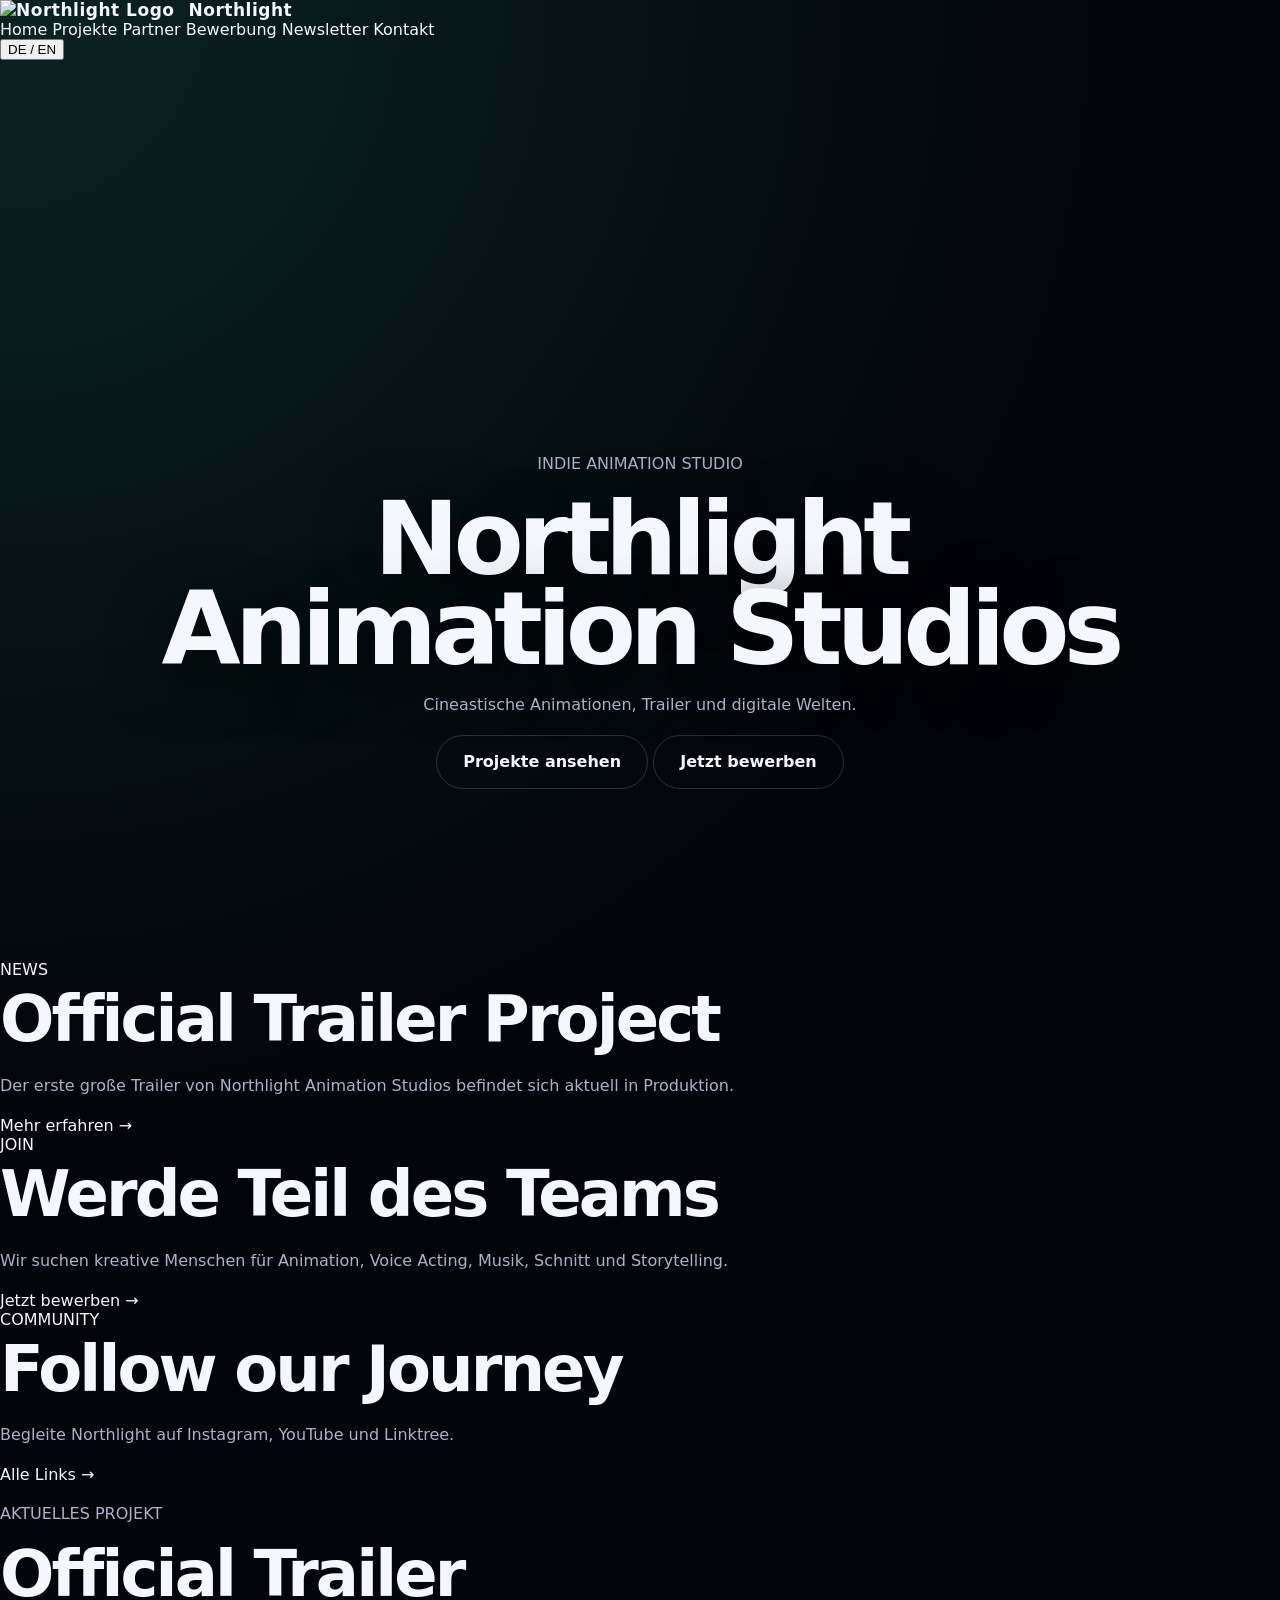
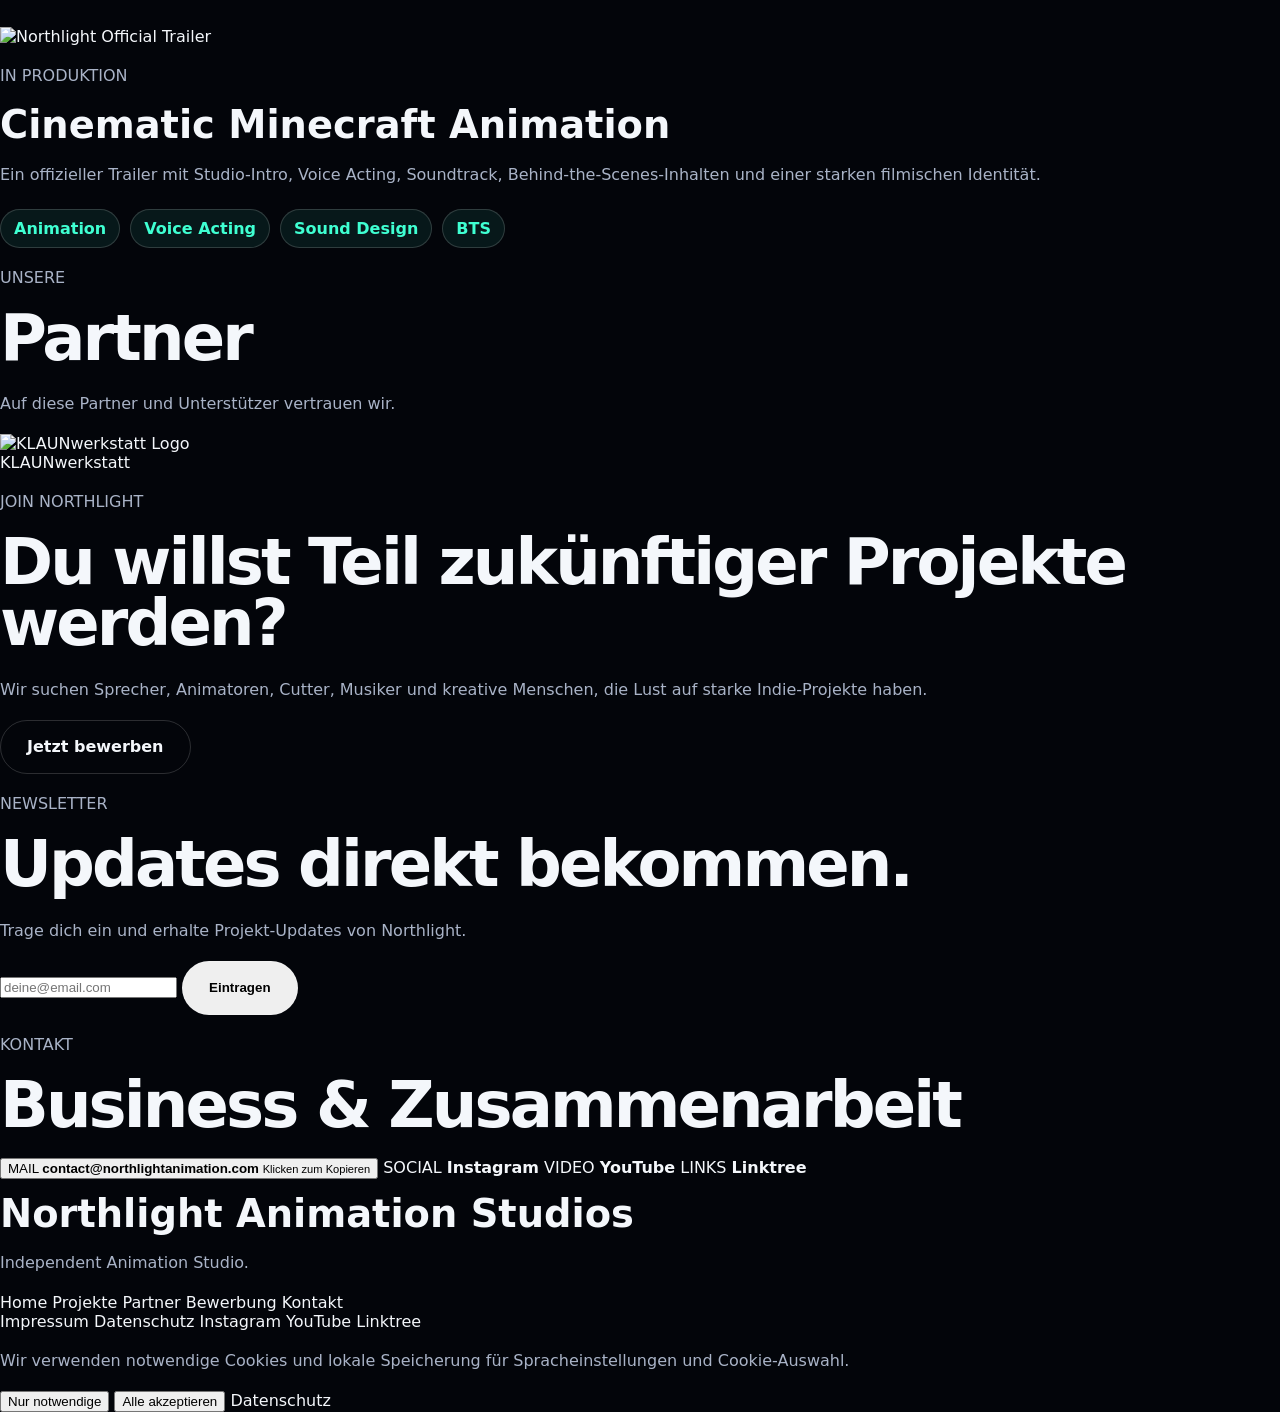
==== index.html @ 011e3986 "Update index.html" ====
<!DOCTYPE html>
<html lang="de">
<head>
  <meta charset="UTF-8">
  <meta name="viewport" content="width=device-width, initial-scale=1.0">
  <title>Northlight Animation Studios</title>
  <meta name="description" content="Northlight Animation Studios – Indie Animation Studio für cineastische Trailer, digitale Welten und Storytelling.">

  <link rel="icon" href="favicon.png?v=10" type="image/png">
  <link rel="apple-touch-icon" href="favicon.png?v=10">
  <link rel="stylesheet" href="style.css">
</head>

<body>
<header class="header">
  <a href="#home" class="brand">
    <img src="logo.png" alt="Northlight Logo">
    <span>Northlight</span>
  </a>

  <nav>
    <a href="#home">Home</a>
    <a href="#projects">Projekte</a>
    <a href="#partners">Partner</a>
    <a href="#join">Bewerbung</a>
    <a href="#newsletter">Newsletter</a>
    <a href="#contact">Kontakt</a>
  </nav>

  <button id="langBtn">DE / EN</button>
</header>

<section class="hero" id="home">
  <div class="hero-overlay"></div>
  <div class="hero-content">
    <p class="small">INDIE ANIMATION STUDIO</p>
    <h1>Northlight<br>Animation Studios</h1>
    <p data-de="Cineastische Animationen, Trailer und digitale Welten."
       data-en="Cinematic animations, trailers and digital worlds.">
      Cineastische Animationen, Trailer und digitale Welten.
    </p>
    <div class="hero-buttons">
      <a href="#projects" class="btn">Projekte ansehen</a>
      <a href="https://forms.gle/FpAwGiG7JvADMHBE8" target="_blank" class="btn outline">Jetzt bewerben</a>
    </div>
  </div>
</section>

<section class="news-section">
  <div class="news-card">
    <span>NEWS</span>
    <h2>Official Trailer Project</h2>
    <p>Der erste große Trailer von Northlight Animation Studios befindet sich aktuell in Produktion.</p>
    <a href="#projects">Mehr erfahren →</a>
  </div>

  <div class="news-card">
    <span>JOIN</span>
    <h2>Werde Teil des Teams</h2>
    <p>Wir suchen kreative Menschen für Animation, Voice Acting, Musik, Schnitt und Storytelling.</p>
    <a href="https://forms.gle/FpAwGiG7JvADMHBE8" target="_blank">Jetzt bewerben →</a>
  </div>

  <div class="news-card">
    <span>COMMUNITY</span>
    <h2>Follow our Journey</h2>
    <p>Begleite Northlight auf Instagram, YouTube und Linktree.</p>
    <a href="https://linktr.ee/NorthlightAnimationStudio" target="_blank">Alle Links →</a>
  </div>
</section>

<section class="projects" id="projects">
  <p class="small center">AKTUELLES PROJEKT</p>
  <h2 class="section-title">Official Trailer</h2>

  <div class="project-grid">
    <img src="trailer-thumbnail.jpg?v=10" alt="Northlight Official Trailer">
    <div>
      <p class="small">IN PRODUKTION</p>
      <h3>Cinematic Minecraft Animation</h3>
      <p>
        Ein offizieller Trailer mit Studio-Intro, Voice Acting, Soundtrack,
        Behind-the-Scenes-Inhalten und einer starken filmischen Identität.
      </p>
      <div class="tags">
        <span>Animation</span>
        <span>Voice Acting</span>
        <span>Sound Design</span>
        <span>BTS</span>
      </div>
    </div>
  </div>
</section>

<section class="partners" id="partners">
  <p class="small center">UNSERE</p>
  <h2 class="section-title">Partner</h2>
  <p class="center muted">Auf diese Partner und Unterstützer vertrauen wir.</p>

  <div class="partner-row">
    <a href="https://www.klaunwerkstatt.at/" target="_blank" class="partner-logo">
      <img src="partner-klaunwerkstatt.png?v=10" alt="KLAUNwerkstatt Logo">
      <span>KLAUNwerkstatt</span>
    </a>
  </div>
</section>

<section class="join" id="join">
  <div>
    <p class="small">JOIN NORTHLIGHT</p>
    <h2>Du willst Teil zukünftiger Projekte werden?</h2>
    <p>
      Wir suchen Sprecher, Animatoren, Cutter, Musiker und kreative Menschen,
      die Lust auf starke Indie-Projekte haben.
    </p>
  </div>
  <a href="https://forms.gle/FpAwGiG7JvADMHBE8" target="_blank" class="btn">Jetzt bewerben</a>
</section>

<section class="newsletter" id="newsletter">
  <p class="small center">NEWSLETTER</p>
  <h2 class="section-title">Updates direkt bekommen.</h2>
  <p class="center muted">Trage dich ein und erhalte Projekt-Updates von Northlight.</p>

  <form id="newsletterForm">
    <input type="email" id="emailInput" placeholder="deine@email.com" required>
    <button type="submit" class="btn">Eintragen</button>
  </form>

  <p id="newsletterStatus"></p>
</section>

<section class="contact" id="contact">
  <p class="small center">KONTAKT</p>
  <h2 class="section-title">Business & Zusammenarbeit</h2>

  <div class="contact-grid">
    <button onclick="copyMail()" class="contact-card">
      <span>MAIL</span>
      <strong>contact@northlightanimation.com</strong>
      <small>Klicken zum Kopieren</small>
    </button>

    <a href="https://www.instagram.com/northlightanimationstudio/" target="_blank" class="contact-card">
      <span>SOCIAL</span>
      <strong>Instagram</strong>
    </a>

    <a href="https://www.youtube.com/@NorthlightAnimationStudio" target="_blank" class="contact-card">
      <span>VIDEO</span>
      <strong>YouTube</strong>
    </a>

    <a href="https://linktr.ee/NorthlightAnimationStudio" target="_blank" class="contact-card">
      <span>LINKS</span>
      <strong>Linktree</strong>
    </a>
  </div>

  <p id="copyStatus"></p>
</section>

<footer>
  <div>
    <h3>Northlight Animation Studios</h3>
    <p>Independent Animation Studio.</p>
  </div>

  <div>
    <a href="#home">Home</a>
    <a href="#projects">Projekte</a>
    <a href="#partners">Partner</a>
    <a href="#join">Bewerbung</a>
    <a href="#contact">Kontakt</a>
  </div>

  <div>
    <a href="impressum.html">Impressum</a>
    <a href="datenschutz.html">Datenschutz</a>
    <a href="https://www.instagram.com/northlightanimationstudio/" target="_blank">Instagram</a>
    <a href="https://www.youtube.com/@NorthlightAnimationStudio" target="_blank">YouTube</a>
    <a href="https://linktr.ee/NorthlightAnimationStudio" target="_blank">Linktree</a>
  </div>
</footer>

<div class="cookie-banner" id="cookieBanner">
  <p>Wir verwenden notwendige Cookies und lokale Speicherung für Spracheinstellungen und Cookie-Auswahl.</p>
  <div>
    <button onclick="acceptCookies('essential')">Nur notwendige</button>
    <button onclick="acceptCookies('all')">Alle akzeptieren</button>
    <a href="datenschutz.html">Datenschutz</a>
  </div>
</div>

<script src="script.js"></script>
</body>
</html>
---- style.css ----
:root {
  --bg: #03050a;
  --bg-soft: #090d16;
  --text: #f4f7fb;
  --muted: #a9b3c7;
  --accent: #3fffd2;
  --accent-2: #6a7dff;
  --gold: #f4c86a;
  --glass: rgba(255, 255, 255, 0.075);
  --border: rgba(255, 255, 255, 0.16);
  --shadow: 0 30px 120px rgba(0, 0, 0, 0.55);
}

* { box-sizing: border-box; }
html { scroll-behavior: smooth; }
body {
  margin: 0;
  font-family: Inter, ui-sans-serif, system-ui, -apple-system, BlinkMacSystemFont, "Segoe UI", sans-serif;
  background: radial-gradient(circle at top left, rgba(63,255,210,.12), transparent 34%), var(--bg);
  color: var(--text);
}

a { color: inherit; text-decoration: none; }
img { max-width: 100%; display: block; }

.grain {
  position: fixed;
  inset: 0;
  pointer-events: none;
  z-index: 100;
  opacity: .08;
  background-image: repeating-radial-gradient(circle at 0 0, rgba(255,255,255,.22) 0 1px, transparent 1px 4px);
  mix-blend-mode: screen;
}

.site-header {
  position: fixed;
  top: 18px;
  left: clamp(16px, 4vw, 64px);
  right: clamp(16px, 4vw, 64px);
  z-index: 50;
  display: flex;
  align-items: center;
  justify-content: space-between;
  gap: 22px;
  padding: 18px 22px;
  min-height: 76px;
  background: rgba(5, 7, 13, 0.78);
  backdrop-filter: blur(22px);
  border: 1px solid rgba(255,255,255,.18);
  border-radius: 26px;
  box-shadow: 0 18px 80px rgba(0,0,0,.42);
}

.brand { display: flex; align-items: center; gap: 14px; font-weight: 900; letter-spacing: .03em; font-size: 17px; white-space: nowrap; }
.brand-logo { width: 46px; height: 46px; border-radius: 14px; object-fit: cover; box-shadow: 0 0 32px rgba(63,255,210,.38); }
.nav { display: flex; gap: 28px; color: var(--muted); font-size: 15px; font-weight: 700; }
.nav a { position: relative; padding: 10px 0; }
.nav a::after { content: ""; position: absolute; left: 0; right: 0; bottom: 2px; height: 2px; background: var(--accent); transform: scaleX(0); transform-origin: center; transition: transform .2s ease; }
.nav a:hover { color: var(--text); }
.nav a:hover::after { transform: scaleX(1); }
.language-toggle {
  border: 1px solid var(--border);
  color: var(--text);
  background: rgba(255,255,255,.08);
  border-radius: 999px;
  padding: 12px 16px;
  cursor: pointer;
  font-weight: 900;
}
.language-toggle:hover { border-color: var(--accent); }

.hero {
  min-height: 100vh;
  display: grid;
  place-items: center;
  position: relative;
  padding: 160px 20px 100px;
  overflow: hidden;
}
.hero-bg { position: absolute; inset: 0; background: url("hero-bg.jpg") center/cover no-repeat; transform: scale(1.04); }
.hero-vignette {
  position: absolute;
  inset: 0;
  background:
    linear-gradient(180deg, rgba(3,5,10,.2), rgba(3,5,10,.6) 45%, rgba(3,5,10,1)),
    radial-gradient(circle at 50% 43%, rgba(0,0,0,.08), rgba(0,0,0,.82) 72%);
}
.hero-content { position: relative; max-width: 1050px; text-align: center; }
.eyebrow { color: var(--accent); text-transform: uppercase; letter-spacing: .22em; font-weight: 900; font-size: 13px; }
h1 { font-size: clamp(48px, 8vw, 116px); line-height: .88; margin: 16px 0; letter-spacing: -0.06em; text-shadow: 0 14px 60px rgba(0,0,0,.75); }
h2 { font-size: clamp(34px, 5vw, 64px); line-height: .95; margin: 10px 0 22px; letter-spacing: -0.045em; }
h3 { margin: 0 0 12px; font-size: clamp(26px, 3vw, 42px); line-height: 1; }
p { color: var(--muted); line-height: 1.75; }
.hero-subtitle { font-size: clamp(18px, 2.2vw, 28px); max-width: 820px; margin: 0 auto 34px; color: #d7def0; }
.hero-actions { display: flex; gap: 14px; justify-content: center; flex-wrap: wrap; }
.scroll-hint { position: absolute; bottom: 28px; color: var(--muted); letter-spacing: .28em; text-transform: uppercase; font-size: 12px; }

.btn {
  display: inline-flex;
  align-items: center;
  justify-content: center;
  min-height: 54px;
  padding: 0 26px;
  border-radius: 999px;
  font-weight: 900;
  border: 1px solid var(--border);
  transition: transform .2s ease, border-color .2s ease, background .2s ease, box-shadow .2s ease;
}
.btn:hover { transform: translateY(-2px); border-color: var(--accent); box-shadow: 0 0 34px rgba(63,255,210,.18); }
.btn.primary { background: linear-gradient(135deg, var(--accent), var(--accent-2)); color: #02040a; border: none; }
.btn.secondary { background: rgba(255,255,255,.10); }

.section { padding: 120px clamp(20px, 6vw, 88px); max-width: 1320px; margin: 0 auto; }
.section-heading { max-width: 820px; }
.section-heading.center { text-align: center; margin: 0 auto 36px; }
.wide-text { max-width: 980px; font-size: 21px; }
.project-card, .split-card, .newsletter-box, .glass-card, .contact-pill {
  background: linear-gradient(180deg, rgba(255,255,255,.105), rgba(255,255,255,.045));
  border: 1px solid var(--border);
  box-shadow: var(--shadow);
}
.cinematic-card { position: relative; overflow: hidden; }
.cinematic-card::before { content: ""; position: absolute; inset: 0; pointer-events: none; border-radius: inherit; background: linear-gradient(90deg, transparent, rgba(63,255,210,.1), transparent); }
.project-card { display: grid; grid-template-columns: 1.15fr .85fr; gap: 28px; padding: 18px; border-radius: 34px; }
.project-visual img { width: 100%; height: 100%; min-height: 420px; object-fit: cover; border-radius: 24px; }
.project-info { padding: 42px 28px; display: flex; flex-direction: column; justify-content: center; }
.tags { display: flex; flex-wrap: wrap; gap: 10px; margin-top: 20px; }
.tags span { border: 1px solid var(--border); border-radius: 999px; padding: 9px 13px; color: var(--accent); background: rgba(63,255,210,.08); font-weight: 800; }
.grid { display: grid; grid-template-columns: repeat(4, 1fr); gap: 18px; }
.glass-card { padding: 28px; border-radius: 28px; }
.glass-card:hover { border-color: rgba(63,255,210,.5); transform: translateY(-4px); transition: .2s ease; }
.split-card { padding: clamp(28px, 5vw, 54px); display: flex; justify-content: space-between; gap: 28px; align-items: center; border-radius: 34px; }
.newsletter-box { padding: clamp(30px, 5vw, 58px); text-align: center; border-radius: 34px; }
.newsletter-form { display: flex; gap: 12px; justify-content: center; margin: 30px auto 12px; max-width: 660px; }
.newsletter-form input {
  width: 100%; min-height: 56px; border-radius: 999px; border: 1px solid var(--border); background: rgba(255,255,255,.08); color: var(--text); padding: 0 20px; outline: none; font-size: 16px;
}
.newsletter-form input:focus { border-color: var(--accent); }
.contact-list { display: grid; grid-template-columns: repeat(4, 1fr); gap: 14px; }
.contact-pill { border-radius: 24px; padding: 20px; color: var(--text); min-height: 105px; text-align: left; cursor: pointer; }
.contact-pill span { display: block; color: var(--accent); text-transform: uppercase; letter-spacing: .14em; font-size: 12px; font-weight: 900; margin-bottom: 8px; }
.contact-pill strong { font-size: 18px; word-break: break-word; }
.contact-pill:hover { border-color: var(--accent); transform: translateY(-3px); transition: .2s ease; }
.copy-mail { font: inherit; }
.copy-status { text-align: center; color: var(--accent); min-height: 28px; margin-top: 20px; font-weight: 800; }
.footer { padding: 44px 20px; text-align: center; border-top: 1px solid var(--border); }
.reveal { opacity: 0; transform: translateY(28px); transition: opacity .75s ease, transform .75s ease; }
.reveal.visible { opacity: 1; transform: translateY(0); }

@media (max-width: 1040px) {
  .nav { display: none; }
  .project-card { grid-template-columns: 1fr; }
  .grid, .contact-list { grid-template-columns: repeat(2, 1fr); }
  .split-card { align-items: flex-start; flex-direction: column; }
}
@media (max-width: 620px) {
  .site-header { top: 10px; left: 10px; right: 10px; padding: 12px; min-height: 64px; border-radius: 20px; }
  .brand span { display: none; }
  .brand-logo { width: 42px; height: 42px; }
  .hero { padding-top: 130px; }
  .grid, .contact-list { grid-template-columns: 1fr; }
  .newsletter-form { flex-direction: column; }
  .btn { width: 100%; }
}
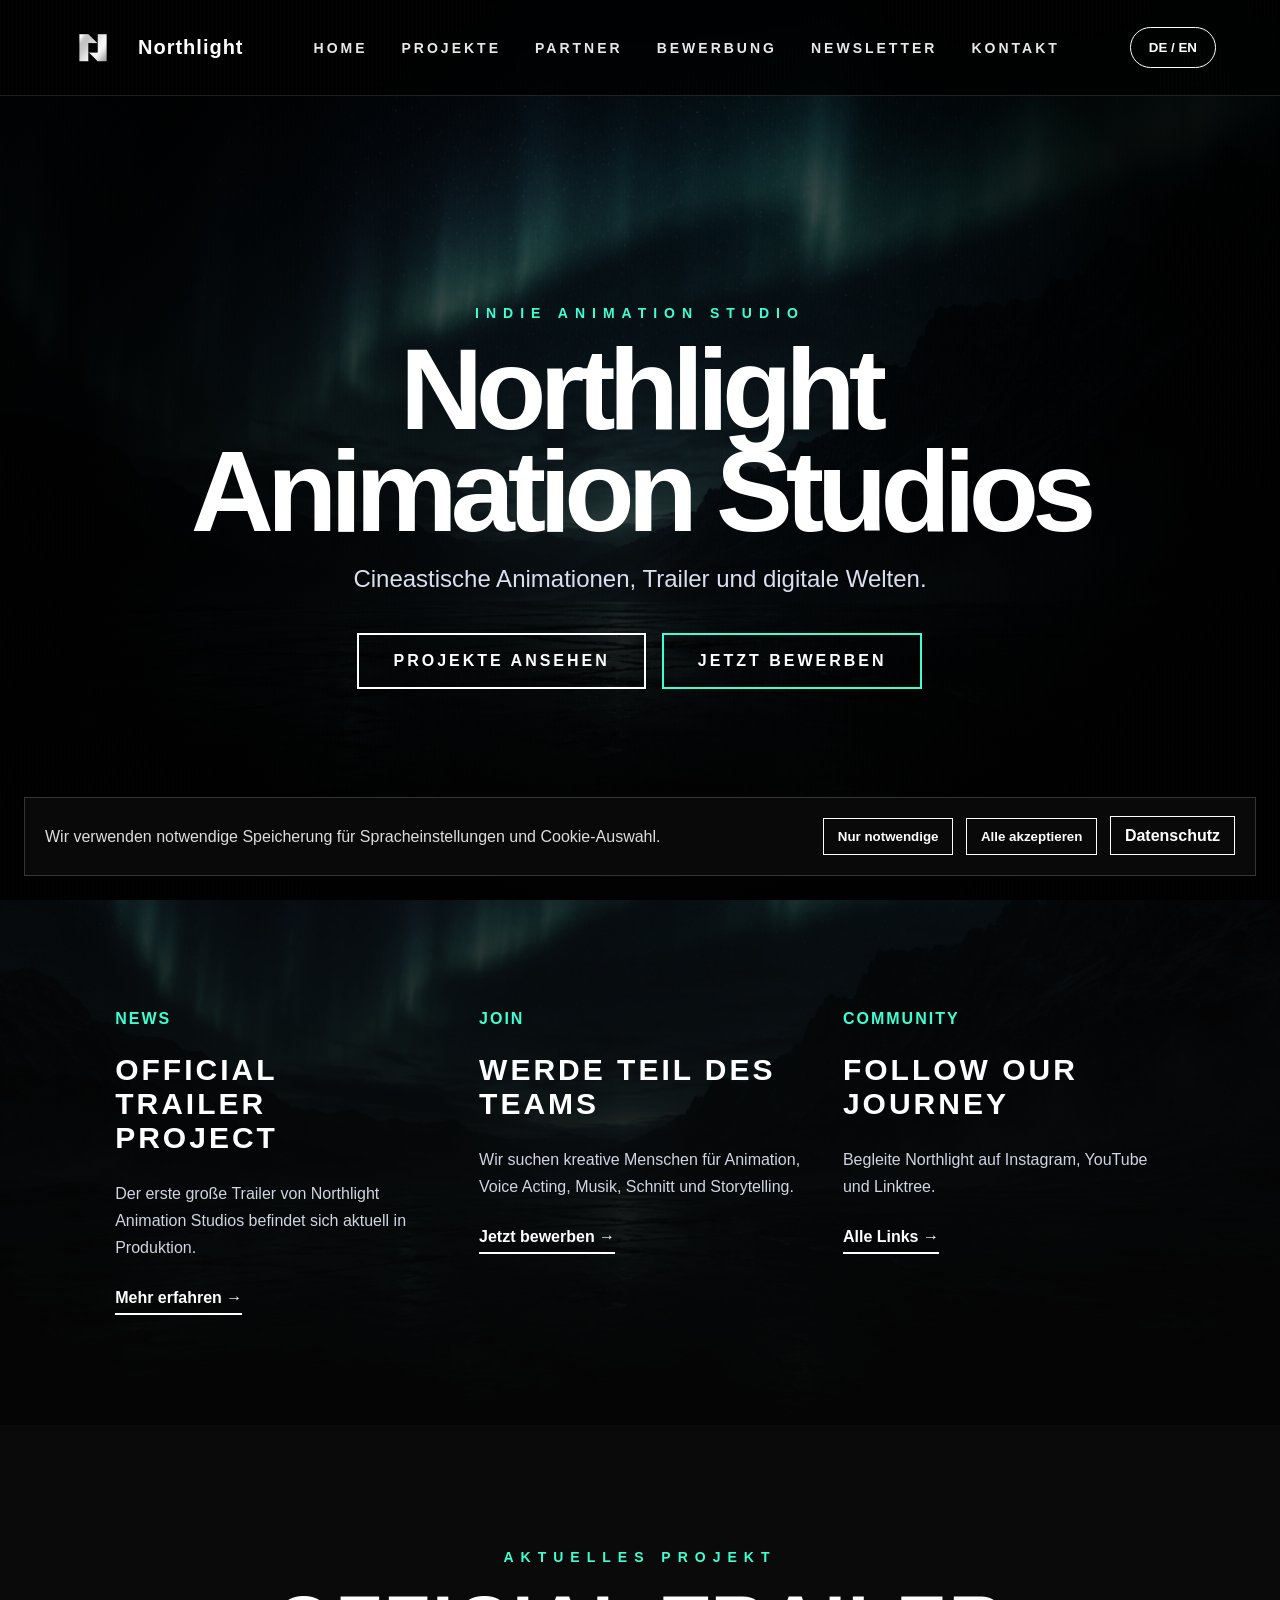
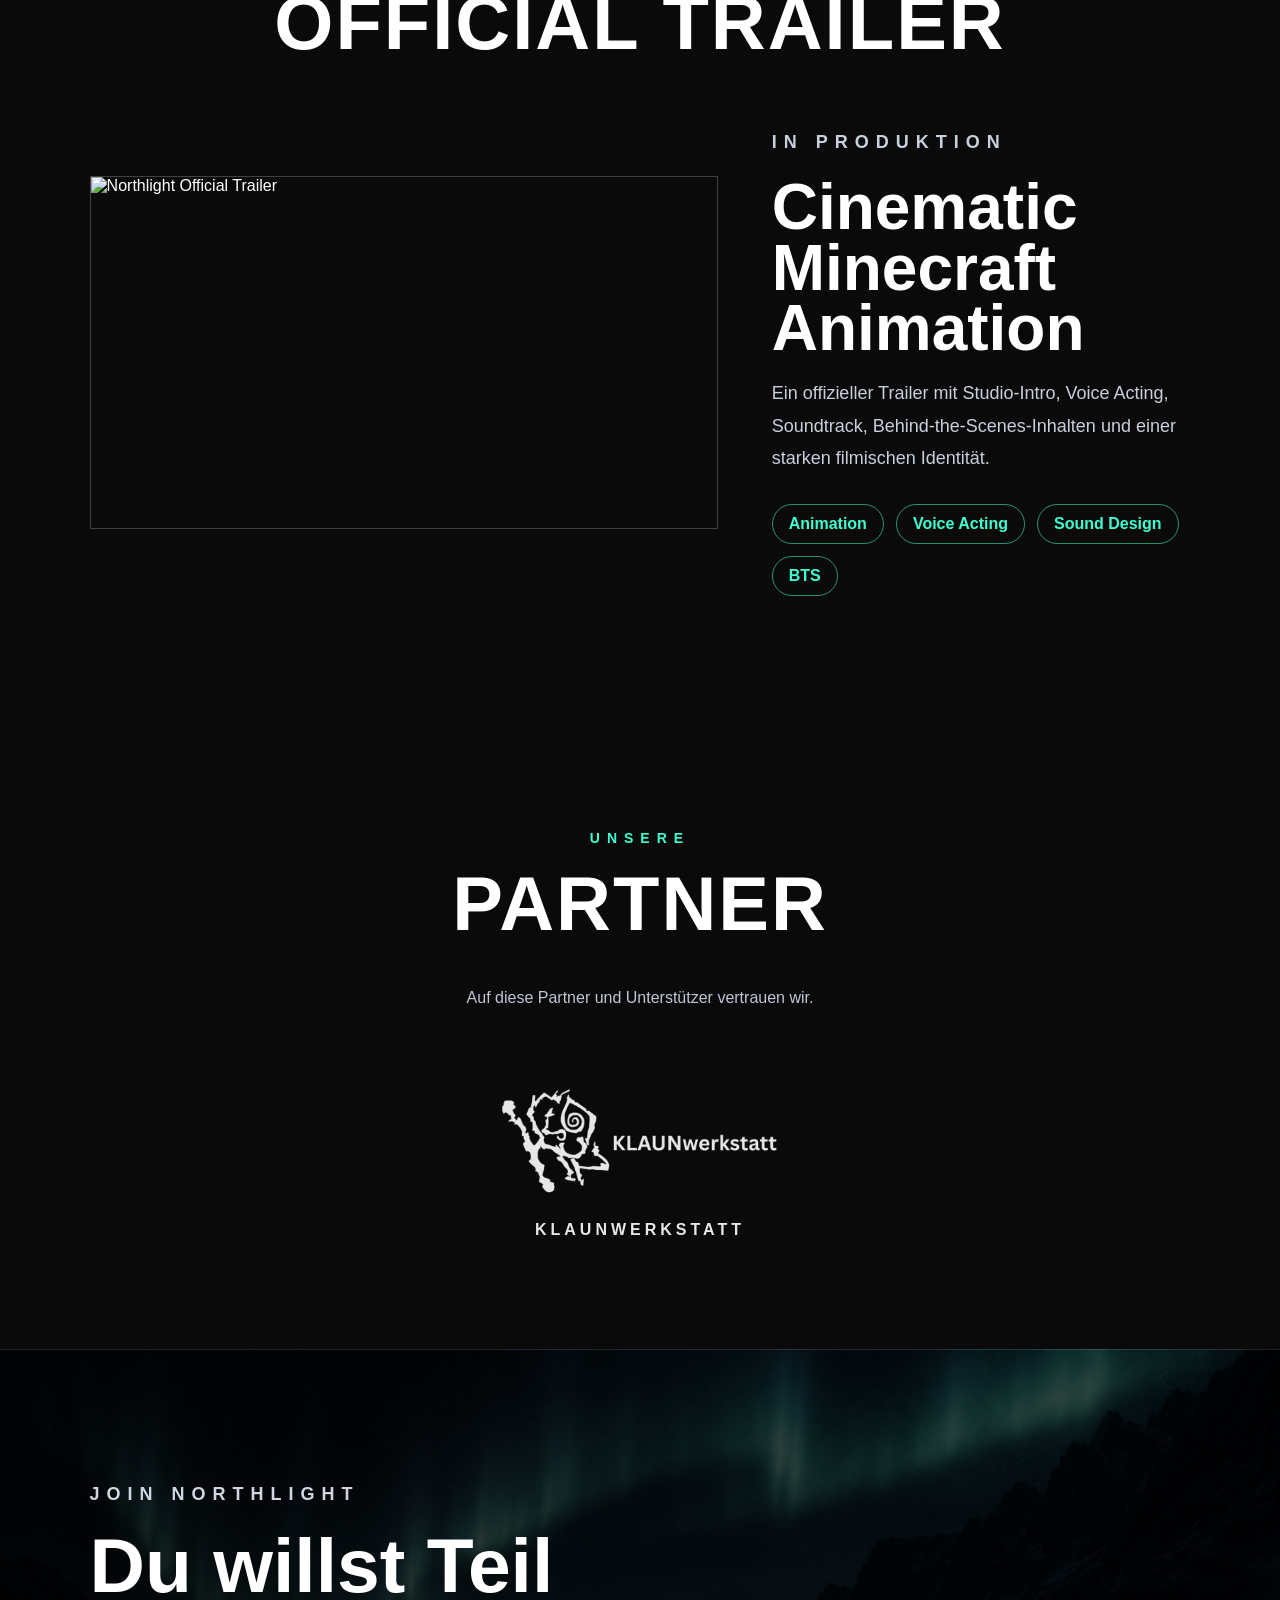
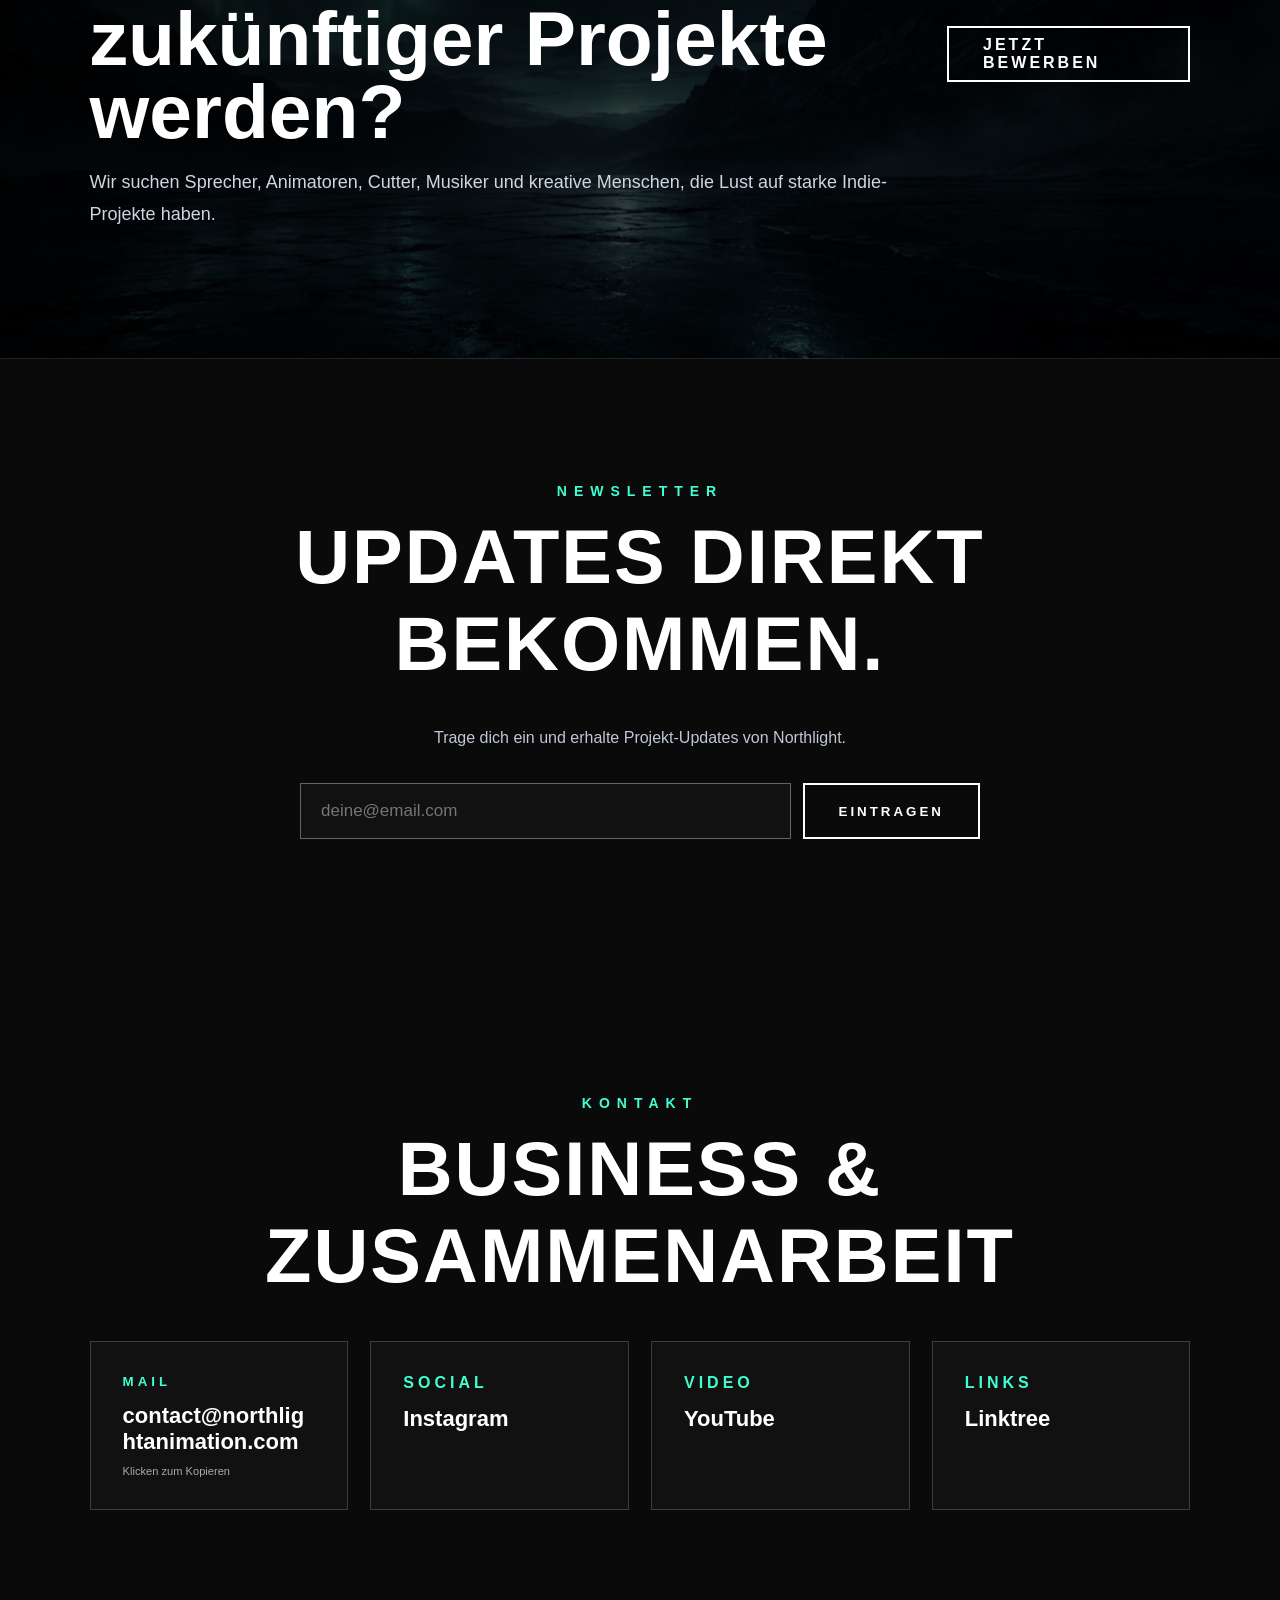
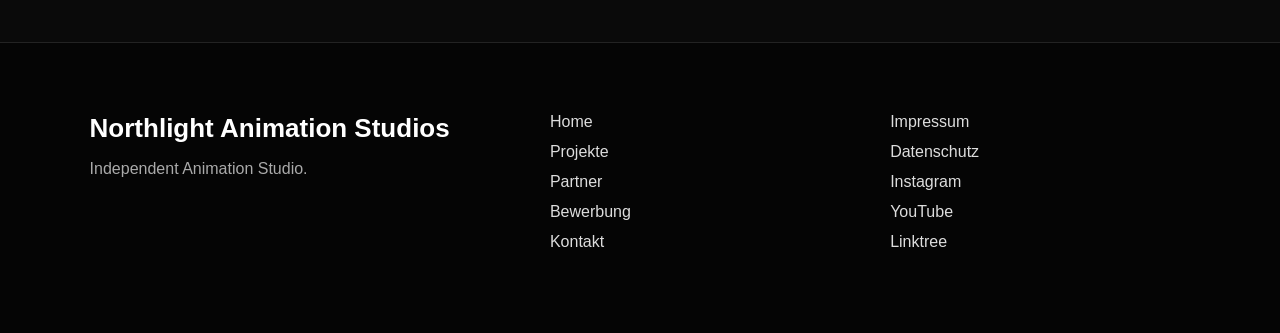
==== commit 93b5c526: "Update index.html" ====
--- a/index.html
+++ b/index.html
@@ -1,24 +1,25 @@
 <!DOCTYPE html>
 <html lang="de">
 <head>
-  <meta charset="UTF-8">
-  <meta name="viewport" content="width=device-width, initial-scale=1.0">
+  <meta charset="UTF-8" />
+  <meta name="viewport" content="width=device-width, initial-scale=1.0" />
+
   <title>Northlight Animation Studios</title>
-  <meta name="description" content="Northlight Animation Studios – Indie Animation Studio für cineastische Trailer, digitale Welten und Storytelling.">
-
-  <link rel="icon" href="favicon.png?v=10" type="image/png">
-  <link rel="apple-touch-icon" href="favicon.png?v=10">
-  <link rel="stylesheet" href="style.css">
+  <meta name="description" content="Northlight Animation Studios – Indie Animation Studio für cineastische Trailer, digitale Welten und Storytelling." />
+
+  <link rel="icon" href="favicon.png?v=30" type="image/png" />
+  <link rel="apple-touch-icon" href="favicon.png?v=30" />
+  <link rel="stylesheet" href="style.css" />
 </head>
 
 <body>
 <header class="header">
   <a href="#home" class="brand">
-    <img src="logo.png" alt="Northlight Logo">
+    <img src="logo.png?v=30" alt="Northlight Logo" />
     <span>Northlight</span>
   </a>
 
-  <nav>
+  <nav class="desktop-nav">
     <a href="#home">Home</a>
     <a href="#projects">Projekte</a>
     <a href="#partners">Partner</a>
@@ -27,138 +28,147 @@
     <a href="#contact">Kontakt</a>
   </nav>
 
-  <button id="langBtn">DE / EN</button>
+  <button id="langBtn" type="button">DE / EN</button>
 </header>
 
-<section class="hero" id="home">
-  <div class="hero-overlay"></div>
-  <div class="hero-content">
-    <p class="small">INDIE ANIMATION STUDIO</p>
-    <h1>Northlight<br>Animation Studios</h1>
-    <p data-de="Cineastische Animationen, Trailer und digitale Welten."
-       data-en="Cinematic animations, trailers and digital worlds.">
-      Cineastische Animationen, Trailer und digitale Welten.
-    </p>
-    <div class="hero-buttons">
-      <a href="#projects" class="btn">Projekte ansehen</a>
-      <a href="https://forms.gle/FpAwGiG7JvADMHBE8" target="_blank" class="btn outline">Jetzt bewerben</a>
-    </div>
-  </div>
-</section>
-
-<section class="news-section">
-  <div class="news-card">
-    <span>NEWS</span>
-    <h2>Official Trailer Project</h2>
-    <p>Der erste große Trailer von Northlight Animation Studios befindet sich aktuell in Produktion.</p>
-    <a href="#projects">Mehr erfahren →</a>
-  </div>
-
-  <div class="news-card">
-    <span>JOIN</span>
-    <h2>Werde Teil des Teams</h2>
-    <p>Wir suchen kreative Menschen für Animation, Voice Acting, Musik, Schnitt und Storytelling.</p>
-    <a href="https://forms.gle/FpAwGiG7JvADMHBE8" target="_blank">Jetzt bewerben →</a>
-  </div>
-
-  <div class="news-card">
-    <span>COMMUNITY</span>
-    <h2>Follow our Journey</h2>
-    <p>Begleite Northlight auf Instagram, YouTube und Linktree.</p>
-    <a href="https://linktr.ee/NorthlightAnimationStudio" target="_blank">Alle Links →</a>
-  </div>
-</section>
-
-<section class="projects" id="projects">
-  <p class="small center">AKTUELLES PROJEKT</p>
-  <h2 class="section-title">Official Trailer</h2>
-
-  <div class="project-grid">
-    <img src="trailer-thumbnail.jpg?v=10" alt="Northlight Official Trailer">
+<main>
+  <section class="hero" id="home">
+    <div class="hero-overlay"></div>
+
+    <div class="hero-content">
+      <p class="small">INDIE ANIMATION STUDIO</p>
+      <h1>Northlight<br />Animation Studios</h1>
+      <p
+        data-de="Cineastische Animationen, Trailer und digitale Welten."
+        data-en="Cinematic animations, trailers and digital worlds."
+      >
+        Cineastische Animationen, Trailer und digitale Welten.
+      </p>
+
+      <div class="hero-buttons">
+        <a href="#projects" class="btn">Projekte ansehen</a>
+        <a href="https://forms.gle/FpAwGiG7JvADMHBE8" target="_blank" class="btn outline">Jetzt bewerben</a>
+      </div>
+    </div>
+  </section>
+
+  <section class="news-section">
+    <article class="news-card">
+      <span>NEWS</span>
+      <h2>Official Trailer Project</h2>
+      <p>Der erste große Trailer von Northlight Animation Studios befindet sich aktuell in Produktion.</p>
+      <a href="#projects">Mehr erfahren →</a>
+    </article>
+
+    <article class="news-card">
+      <span>JOIN</span>
+      <h2>Werde Teil des Teams</h2>
+      <p>Wir suchen kreative Menschen für Animation, Voice Acting, Musik, Schnitt und Storytelling.</p>
+      <a href="https://forms.gle/FpAwGiG7JvADMHBE8" target="_blank">Jetzt bewerben →</a>
+    </article>
+
+    <article class="news-card">
+      <span>COMMUNITY</span>
+      <h2>Follow our Journey</h2>
+      <p>Begleite Northlight auf Instagram, YouTube und Linktree.</p>
+      <a href="https://linktr.ee/NorthlightAnimationStudio" target="_blank">Alle Links →</a>
+    </article>
+  </section>
+
+  <section class="projects" id="projects">
+    <p class="small center">AKTUELLES PROJEKT</p>
+    <h2 class="section-title">Official Trailer</h2>
+
+    <div class="project-grid">
+      <img src="trailer-thumbnail.jpg?v=30" alt="Northlight Official Trailer" />
+
+      <div>
+        <p class="small">IN PRODUKTION</p>
+        <h3>Cinematic Minecraft Animation</h3>
+        <p>
+          Ein offizieller Trailer mit Studio-Intro, Voice Acting, Soundtrack,
+          Behind-the-Scenes-Inhalten und einer starken filmischen Identität.
+        </p>
+
+        <div class="tags">
+          <span>Animation</span>
+          <span>Voice Acting</span>
+          <span>Sound Design</span>
+          <span>BTS</span>
+        </div>
+      </div>
+    </div>
+  </section>
+
+  <section class="partners" id="partners">
+    <p class="small center">UNSERE</p>
+    <h2 class="section-title">Partner</h2>
+    <p class="center muted">Auf diese Partner und Unterstützer vertrauen wir.</p>
+
+    <div class="partner-row">
+      <a href="https://www.klaunwerkstatt.at/" target="_blank" class="partner-logo">
+        <img src="partner-klaunwerkstatt.png?v=30" alt="KLAUNwerkstatt Logo" />
+        <span>KLAUNwerkstatt</span>
+      </a>
+    </div>
+  </section>
+
+  <section class="join" id="join">
     <div>
-      <p class="small">IN PRODUKTION</p>
-      <h3>Cinematic Minecraft Animation</h3>
+      <p class="small">JOIN NORTHLIGHT</p>
+      <h2>Du willst Teil zukünftiger Projekte werden?</h2>
       <p>
-        Ein offizieller Trailer mit Studio-Intro, Voice Acting, Soundtrack,
-        Behind-the-Scenes-Inhalten und einer starken filmischen Identität.
+        Wir suchen Sprecher, Animatoren, Cutter, Musiker und kreative Menschen,
+        die Lust auf starke Indie-Projekte haben.
       </p>
-      <div class="tags">
-        <span>Animation</span>
-        <span>Voice Acting</span>
-        <span>Sound Design</span>
-        <span>BTS</span>
-      </div>
-    </div>
-  </div>
-</section>
-
-<section class="partners" id="partners">
-  <p class="small center">UNSERE</p>
-  <h2 class="section-title">Partner</h2>
-  <p class="center muted">Auf diese Partner und Unterstützer vertrauen wir.</p>
-
-  <div class="partner-row">
-    <a href="https://www.klaunwerkstatt.at/" target="_blank" class="partner-logo">
-      <img src="partner-klaunwerkstatt.png?v=10" alt="KLAUNwerkstatt Logo">
-      <span>KLAUNwerkstatt</span>
-    </a>
-  </div>
-</section>
-
-<section class="join" id="join">
-  <div>
-    <p class="small">JOIN NORTHLIGHT</p>
-    <h2>Du willst Teil zukünftiger Projekte werden?</h2>
-    <p>
-      Wir suchen Sprecher, Animatoren, Cutter, Musiker und kreative Menschen,
-      die Lust auf starke Indie-Projekte haben.
-    </p>
-  </div>
-  <a href="https://forms.gle/FpAwGiG7JvADMHBE8" target="_blank" class="btn">Jetzt bewerben</a>
-</section>
-
-<section class="newsletter" id="newsletter">
-  <p class="small center">NEWSLETTER</p>
-  <h2 class="section-title">Updates direkt bekommen.</h2>
-  <p class="center muted">Trage dich ein und erhalte Projekt-Updates von Northlight.</p>
-
-  <form id="newsletterForm">
-    <input type="email" id="emailInput" placeholder="deine@email.com" required>
-    <button type="submit" class="btn">Eintragen</button>
-  </form>
-
-  <p id="newsletterStatus"></p>
-</section>
-
-<section class="contact" id="contact">
-  <p class="small center">KONTAKT</p>
-  <h2 class="section-title">Business & Zusammenarbeit</h2>
-
-  <div class="contact-grid">
-    <button onclick="copyMail()" class="contact-card">
-      <span>MAIL</span>
-      <strong>contact@northlightanimation.com</strong>
-      <small>Klicken zum Kopieren</small>
-    </button>
-
-    <a href="https://www.instagram.com/northlightanimationstudio/" target="_blank" class="contact-card">
-      <span>SOCIAL</span>
-      <strong>Instagram</strong>
-    </a>
-
-    <a href="https://www.youtube.com/@NorthlightAnimationStudio" target="_blank" class="contact-card">
-      <span>VIDEO</span>
-      <strong>YouTube</strong>
-    </a>
-
-    <a href="https://linktr.ee/NorthlightAnimationStudio" target="_blank" class="contact-card">
-      <span>LINKS</span>
-      <strong>Linktree</strong>
-    </a>
-  </div>
-
-  <p id="copyStatus"></p>
-</section>
+    </div>
+
+    <a href="https://forms.gle/FpAwGiG7JvADMHBE8" target="_blank" class="btn">Jetzt bewerben</a>
+  </section>
+
+  <section class="newsletter" id="newsletter">
+    <p class="small center">NEWSLETTER</p>
+    <h2 class="section-title">Updates direkt bekommen.</h2>
+    <p class="center muted">Trage dich ein und erhalte Projekt-Updates von Northlight.</p>
+
+    <form id="newsletterForm">
+      <input type="email" id="emailInput" placeholder="deine@email.com" required />
+      <button type="submit" class="btn">Eintragen</button>
+    </form>
+
+    <p id="newsletterStatus"></p>
+  </section>
+
+  <section class="contact" id="contact">
+    <p class="small center">KONTAKT</p>
+    <h2 class="section-title">Business & Zusammenarbeit</h2>
+
+    <div class="contact-grid">
+      <button onclick="copyMail()" class="contact-card" type="button">
+        <span>MAIL</span>
+        <strong>contact@northlightanimation.com</strong>
+        <small>Klicken zum Kopieren</small>
+      </button>
+
+      <a href="https://www.instagram.com/northlightanimationstudio/" target="_blank" class="contact-card">
+        <span>SOCIAL</span>
+        <strong>Instagram</strong>
+      </a>
+
+      <a href="https://www.youtube.com/@NorthlightAnimationStudio" target="_blank" class="contact-card">
+        <span>VIDEO</span>
+        <strong>YouTube</strong>
+      </a>
+
+      <a href="https://linktr.ee/NorthlightAnimationStudio" target="_blank" class="contact-card">
+        <span>LINKS</span>
+        <strong>Linktree</strong>
+      </a>
+    </div>
+
+    <p id="copyStatus"></p>
+  </section>
+</main>
 
 <footer>
   <div>
@@ -184,10 +194,10 @@
 </footer>
 
 <div class="cookie-banner" id="cookieBanner">
-  <p>Wir verwenden notwendige Cookies und lokale Speicherung für Spracheinstellungen und Cookie-Auswahl.</p>
-  <div>
-    <button onclick="acceptCookies('essential')">Nur notwendige</button>
-    <button onclick="acceptCookies('all')">Alle akzeptieren</button>
+  <p>Wir verwenden notwendige Speicherung für Spracheinstellungen und Cookie-Auswahl.</p>
+  <div>
+    <button onclick="acceptCookies('essential')" type="button">Nur notwendige</button>
+    <button onclick="acceptCookies('all')" type="button">Alle akzeptieren</button>
     <a href="datenschutz.html">Datenschutz</a>
   </div>
 </div>
--- a/style.css
+++ b/style.css
@@ -1,165 +1,499 @@
-:root {
-  --bg: #03050a;
-  --bg-soft: #090d16;
-  --text: #f4f7fb;
-  --muted: #a9b3c7;
-  --accent: #3fffd2;
-  --accent-2: #6a7dff;
-  --gold: #f4c86a;
-  --glass: rgba(255, 255, 255, 0.075);
-  --border: rgba(255, 255, 255, 0.16);
-  --shadow: 0 30px 120px rgba(0, 0, 0, 0.55);
-}
-
 * { box-sizing: border-box; }
+
 html { scroll-behavior: smooth; }
+
 body {
   margin: 0;
-  font-family: Inter, ui-sans-serif, system-ui, -apple-system, BlinkMacSystemFont, "Segoe UI", sans-serif;
-  background: radial-gradient(circle at top left, rgba(63,255,210,.12), transparent 34%), var(--bg);
-  color: var(--text);
-}
-
-a { color: inherit; text-decoration: none; }
-img { max-width: 100%; display: block; }
-
-.grain {
+  background: #050505;
+  color: white;
+  font-family: Arial, Helvetica, sans-serif;
+}
+
+body::before {
+  content: "";
   position: fixed;
   inset: 0;
   pointer-events: none;
+  z-index: 999;
+  opacity: 0.07;
+  background: repeating-linear-gradient(
+    90deg,
+    rgba(255,255,255,0.12) 0px,
+    rgba(255,255,255,0.12) 1px,
+    transparent 1px,
+    transparent 4px
+  );
+}
+
+a { color: inherit; text-decoration: none; }
+
+.header {
+  position: fixed;
+  top: 0;
+  left: 0;
+  right: 0;
+  height: 96px;
+  padding: 0 64px;
   z-index: 100;
-  opacity: .08;
-  background-image: repeating-radial-gradient(circle at 0 0, rgba(255,255,255,.22) 0 1px, transparent 1px 4px);
-  mix-blend-mode: screen;
-}
-
-.site-header {
-  position: fixed;
-  top: 18px;
-  left: clamp(16px, 4vw, 64px);
-  right: clamp(16px, 4vw, 64px);
-  z-index: 50;
   display: flex;
   align-items: center;
   justify-content: space-between;
-  gap: 22px;
-  padding: 18px 22px;
-  min-height: 76px;
-  background: rgba(5, 7, 13, 0.78);
-  backdrop-filter: blur(22px);
-  border: 1px solid rgba(255,255,255,.18);
-  border-radius: 26px;
-  box-shadow: 0 18px 80px rgba(0,0,0,.42);
-}
-
-.brand { display: flex; align-items: center; gap: 14px; font-weight: 900; letter-spacing: .03em; font-size: 17px; white-space: nowrap; }
-.brand-logo { width: 46px; height: 46px; border-radius: 14px; object-fit: cover; box-shadow: 0 0 32px rgba(63,255,210,.38); }
-.nav { display: flex; gap: 28px; color: var(--muted); font-size: 15px; font-weight: 700; }
-.nav a { position: relative; padding: 10px 0; }
-.nav a::after { content: ""; position: absolute; left: 0; right: 0; bottom: 2px; height: 2px; background: var(--accent); transform: scaleX(0); transform-origin: center; transition: transform .2s ease; }
-.nav a:hover { color: var(--text); }
-.nav a:hover::after { transform: scaleX(1); }
-.language-toggle {
-  border: 1px solid var(--border);
-  color: var(--text);
-  background: rgba(255,255,255,.08);
+  background: rgba(0,0,0,0.72);
+  backdrop-filter: blur(20px);
+  border-bottom: 1px solid rgba(255,255,255,0.12);
+}
+
+.brand {
+  display: flex;
+  align-items: center;
+  gap: 16px;
+  font-weight: 900;
+  letter-spacing: 1px;
+}
+
+.brand img {
+  width: 58px;
+  height: 58px;
+  object-fit: contain;
+}
+
+.brand span { font-size: 20px; }
+
+nav {
+  display: flex;
+  gap: 34px;
+}
+
+nav a {
+  font-size: 14px;
+  font-weight: 900;
+  letter-spacing: 3px;
+  text-transform: uppercase;
+  color: #e8e8e8;
+}
+
+nav a:hover { color: #3fffd2; }
+
+#langBtn {
+  border: 1px solid white;
+  background: transparent;
+  color: white;
+  padding: 12px 18px;
   border-radius: 999px;
-  padding: 12px 16px;
+  font-weight: 900;
   cursor: pointer;
-  font-weight: 900;
-}
-.language-toggle:hover { border-color: var(--accent); }
+}
 
 .hero {
   min-height: 100vh;
-  display: grid;
-  place-items: center;
+  background: url("hero-bg.jpg?v=10") center center / cover no-repeat;
   position: relative;
-  padding: 160px 20px 100px;
-  overflow: hidden;
-}
-.hero-bg { position: absolute; inset: 0; background: url("hero-bg.jpg") center/cover no-repeat; transform: scale(1.04); }
-.hero-vignette {
+  display: flex;
+  align-items: center;
+  justify-content: center;
+  text-align: center;
+  padding: 160px 24px 80px;
+}
+
+.hero-overlay {
   position: absolute;
   inset: 0;
   background:
-    linear-gradient(180deg, rgba(3,5,10,.2), rgba(3,5,10,.6) 45%, rgba(3,5,10,1)),
-    radial-gradient(circle at 50% 43%, rgba(0,0,0,.08), rgba(0,0,0,.82) 72%);
-}
-.hero-content { position: relative; max-width: 1050px; text-align: center; }
-.eyebrow { color: var(--accent); text-transform: uppercase; letter-spacing: .22em; font-weight: 900; font-size: 13px; }
-h1 { font-size: clamp(48px, 8vw, 116px); line-height: .88; margin: 16px 0; letter-spacing: -0.06em; text-shadow: 0 14px 60px rgba(0,0,0,.75); }
-h2 { font-size: clamp(34px, 5vw, 64px); line-height: .95; margin: 10px 0 22px; letter-spacing: -0.045em; }
-h3 { margin: 0 0 12px; font-size: clamp(26px, 3vw, 42px); line-height: 1; }
-p { color: var(--muted); line-height: 1.75; }
-.hero-subtitle { font-size: clamp(18px, 2.2vw, 28px); max-width: 820px; margin: 0 auto 34px; color: #d7def0; }
-.hero-actions { display: flex; gap: 14px; justify-content: center; flex-wrap: wrap; }
-.scroll-hint { position: absolute; bottom: 28px; color: var(--muted); letter-spacing: .28em; text-transform: uppercase; font-size: 12px; }
+    radial-gradient(circle at center, rgba(0,0,0,0.1), rgba(0,0,0,0.92) 72%),
+    linear-gradient(to bottom, rgba(0,0,0,0.1), #050505 95%);
+}
+
+.hero-content {
+  position: relative;
+  max-width: 1100px;
+}
+
+.small {
+  color: #3fffd2;
+  letter-spacing: 7px;
+  font-weight: 900;
+  font-size: 14px;
+  text-transform: uppercase;
+}
+
+.center { text-align: center; }
+
+.muted { color: #bfc6d6; }
+
+h1 {
+  margin: 18px 0;
+  font-size: clamp(58px, 9vw, 140px);
+  line-height: 0.88;
+  letter-spacing: -7px;
+}
+
+.hero p:not(.small) {
+  max-width: 760px;
+  margin: 0 auto 34px;
+  font-size: 24px;
+  color: #d9dfef;
+  line-height: 1.6;
+}
+
+.hero-buttons {
+  display: flex;
+  justify-content: center;
+  gap: 16px;
+  flex-wrap: wrap;
+}
 
 .btn {
   display: inline-flex;
   align-items: center;
   justify-content: center;
-  min-height: 54px;
-  padding: 0 26px;
+  min-height: 56px;
+  padding: 0 34px;
+  border: 2px solid white;
+  color: white;
+  background: transparent;
+  font-weight: 900;
+  letter-spacing: 3px;
+  text-transform: uppercase;
+  cursor: pointer;
+}
+
+.btn:hover {
+  background: white;
+  color: black;
+}
+
+.btn.outline { border-color: #3fffd2; }
+
+.news-section {
+  min-height: 42vh;
+  background:
+    linear-gradient(to top, #050505, rgba(5,5,5,0.75)),
+    url("hero-bg.jpg?v=10") center bottom / cover no-repeat;
+  display: grid;
+  grid-template-columns: repeat(3, 1fr);
+  gap: 42px;
+  padding: 110px 9vw;
+}
+
+.news-card span {
+  color: #3fffd2;
+  font-weight: 900;
+  letter-spacing: 2px;
+}
+
+.news-card h2 {
+  font-size: 30px;
+  letter-spacing: 3px;
+  text-transform: uppercase;
+}
+
+.news-card p {
+  color: #d0d5e2;
+  line-height: 1.7;
+}
+
+.news-card a {
+  display: inline-block;
+  margin-top: 12px;
+  border-bottom: 2px solid white;
+  padding-bottom: 6px;
+  font-weight: 900;
+}
+
+.projects,
+.partners,
+.newsletter,
+.contact {
+  padding: 110px 7vw;
+  background: #0a0a0a;
+}
+
+.section-title {
+  margin: 10px 0 42px;
+  text-align: center;
+  font-size: clamp(42px, 6vw, 76px);
+  letter-spacing: 2px;
+  text-transform: uppercase;
+}
+
+.project-grid {
+  display: grid;
+  grid-template-columns: 1.2fr 0.8fr;
+  gap: 54px;
+  align-items: center;
+  max-width: 1400px;
+  margin: 0 auto;
+}
+
+.project-grid img {
+  width: 100%;
+  aspect-ratio: 16 / 9;
+  object-fit: cover;
+  border: 1px solid rgba(255,255,255,0.22);
+}
+
+.project-grid h3 {
+  font-size: clamp(38px, 5vw, 72px);
+  line-height: 0.95;
+  margin: 18px 0;
+}
+
+.project-grid p {
+  color: #c8cfdd;
+  line-height: 1.8;
+  font-size: 18px;
+}
+
+.tags {
+  display: flex;
+  flex-wrap: wrap;
+  gap: 12px;
+  margin-top: 30px;
+}
+
+.tags span {
+  border: 1px solid rgba(63,255,210,0.55);
+  color: #3fffd2;
+  padding: 10px 16px;
   border-radius: 999px;
   font-weight: 900;
-  border: 1px solid var(--border);
-  transition: transform .2s ease, border-color .2s ease, background .2s ease, box-shadow .2s ease;
-}
-.btn:hover { transform: translateY(-2px); border-color: var(--accent); box-shadow: 0 0 34px rgba(63,255,210,.18); }
-.btn.primary { background: linear-gradient(135deg, var(--accent), var(--accent-2)); color: #02040a; border: none; }
-.btn.secondary { background: rgba(255,255,255,.10); }
-
-.section { padding: 120px clamp(20px, 6vw, 88px); max-width: 1320px; margin: 0 auto; }
-.section-heading { max-width: 820px; }
-.section-heading.center { text-align: center; margin: 0 auto 36px; }
-.wide-text { max-width: 980px; font-size: 21px; }
-.project-card, .split-card, .newsletter-box, .glass-card, .contact-pill {
-  background: linear-gradient(180deg, rgba(255,255,255,.105), rgba(255,255,255,.045));
-  border: 1px solid var(--border);
-  box-shadow: var(--shadow);
-}
-.cinematic-card { position: relative; overflow: hidden; }
-.cinematic-card::before { content: ""; position: absolute; inset: 0; pointer-events: none; border-radius: inherit; background: linear-gradient(90deg, transparent, rgba(63,255,210,.1), transparent); }
-.project-card { display: grid; grid-template-columns: 1.15fr .85fr; gap: 28px; padding: 18px; border-radius: 34px; }
-.project-visual img { width: 100%; height: 100%; min-height: 420px; object-fit: cover; border-radius: 24px; }
-.project-info { padding: 42px 28px; display: flex; flex-direction: column; justify-content: center; }
-.tags { display: flex; flex-wrap: wrap; gap: 10px; margin-top: 20px; }
-.tags span { border: 1px solid var(--border); border-radius: 999px; padding: 9px 13px; color: var(--accent); background: rgba(63,255,210,.08); font-weight: 800; }
-.grid { display: grid; grid-template-columns: repeat(4, 1fr); gap: 18px; }
-.glass-card { padding: 28px; border-radius: 28px; }
-.glass-card:hover { border-color: rgba(63,255,210,.5); transform: translateY(-4px); transition: .2s ease; }
-.split-card { padding: clamp(28px, 5vw, 54px); display: flex; justify-content: space-between; gap: 28px; align-items: center; border-radius: 34px; }
-.newsletter-box { padding: clamp(30px, 5vw, 58px); text-align: center; border-radius: 34px; }
-.newsletter-form { display: flex; gap: 12px; justify-content: center; margin: 30px auto 12px; max-width: 660px; }
-.newsletter-form input {
-  width: 100%; min-height: 56px; border-radius: 999px; border: 1px solid var(--border); background: rgba(255,255,255,.08); color: var(--text); padding: 0 20px; outline: none; font-size: 16px;
-}
-.newsletter-form input:focus { border-color: var(--accent); }
-.contact-list { display: grid; grid-template-columns: repeat(4, 1fr); gap: 14px; }
-.contact-pill { border-radius: 24px; padding: 20px; color: var(--text); min-height: 105px; text-align: left; cursor: pointer; }
-.contact-pill span { display: block; color: var(--accent); text-transform: uppercase; letter-spacing: .14em; font-size: 12px; font-weight: 900; margin-bottom: 8px; }
-.contact-pill strong { font-size: 18px; word-break: break-word; }
-.contact-pill:hover { border-color: var(--accent); transform: translateY(-3px); transition: .2s ease; }
-.copy-mail { font: inherit; }
-.copy-status { text-align: center; color: var(--accent); min-height: 28px; margin-top: 20px; font-weight: 800; }
-.footer { padding: 44px 20px; text-align: center; border-top: 1px solid var(--border); }
-.reveal { opacity: 0; transform: translateY(28px); transition: opacity .75s ease, transform .75s ease; }
-.reveal.visible { opacity: 1; transform: translateY(0); }
-
-@media (max-width: 1040px) {
-  .nav { display: none; }
-  .project-card { grid-template-columns: 1fr; }
-  .grid, .contact-list { grid-template-columns: repeat(2, 1fr); }
-  .split-card { align-items: flex-start; flex-direction: column; }
-}
-@media (max-width: 620px) {
-  .site-header { top: 10px; left: 10px; right: 10px; padding: 12px; min-height: 64px; border-radius: 20px; }
-  .brand span { display: none; }
-  .brand-logo { width: 42px; height: 42px; }
-  .hero { padding-top: 130px; }
-  .grid, .contact-list { grid-template-columns: 1fr; }
-  .newsletter-form { flex-direction: column; }
+}
+
+.partner-row {
+  display: flex;
+  justify-content: center;
+  margin-top: 80px;
+}
+
+.partner-logo {
+  display: flex;
+  flex-direction: column;
+  align-items: center;
+  gap: 22px;
+  opacity: 0.9;
+  transition: 0.2s;
+}
+
+.partner-logo:hover {
+  opacity: 1;
+  transform: scale(1.04);
+}
+
+.partner-logo img {
+  max-width: 280px;
+  max-height: 120px;
+  object-fit: contain;
+  filter: grayscale(1) brightness(1.8);
+}
+
+.partner-logo span {
+  font-weight: 900;
+  letter-spacing: 4px;
+  text-transform: uppercase;
+}
+
+.join {
+  padding: 110px 7vw;
+  background:
+    linear-gradient(120deg, rgba(0,0,0,0.86), rgba(0,0,0,0.58)),
+    url("hero-bg.jpg?v=10") center center / cover no-repeat;
+  display: flex;
+  align-items: center;
+  justify-content: space-between;
+  gap: 40px;
+  border-top: 1px solid rgba(255,255,255,0.12);
+  border-bottom: 1px solid rgba(255,255,255,0.12);
+}
+
+.join h2 {
+  font-size: clamp(44px, 6vw, 82px);
+  line-height: 0.95;
+  margin: 14px 0;
+  max-width: 900px;
+}
+
+.join p {
+  color: #d0d5e2;
+  max-width: 900px;
+  line-height: 1.8;
+  font-size: 18px;
+}
+
+.newsletter form {
+  margin: 36px auto 0;
+  max-width: 680px;
+  display: flex;
+  gap: 12px;
+}
+
+.newsletter input {
+  width: 100%;
+  min-height: 56px;
+  padding: 0 20px;
+  background: #111;
+  border: 1px solid rgba(255,255,255,0.35);
+  color: white;
+  font-size: 17px;
+}
+
+#newsletterStatus,
+#copyStatus {
+  text-align: center;
+  margin-top: 22px;
+  color: #3fffd2;
+  font-weight: 900;
+}
+
+.contact-grid {
+  display: grid;
+  grid-template-columns: repeat(4, 1fr);
+  gap: 22px;
+  max-width: 1400px;
+  margin: 0 auto;
+}
+
+.contact-card {
+  background: #111;
+  border: 1px solid rgba(255,255,255,0.18);
+  padding: 32px;
+  min-height: 150px;
+  color: white;
+  text-align: left;
+  cursor: pointer;
+}
+
+.contact-card:hover { border-color: #3fffd2; }
+
+.contact-card span {
+  display: block;
+  color: #3fffd2;
+  letter-spacing: 4px;
+  font-weight: 900;
+  margin-bottom: 14px;
+}
+
+.contact-card strong {
+  font-size: 22px;
+  word-break: break-word;
+}
+
+.contact-card small {
+  display: block;
+  color: #aaa;
+  margin-top: 10px;
+}
+
+footer {
+  background: #050505;
+  border-top: 1px solid rgba(255,255,255,0.12);
+  padding: 70px 7vw;
+  display: grid;
+  grid-template-columns: 1.4fr 1fr 1fr;
+  gap: 40px;
+}
+
+footer h3 {
+  font-size: 26px;
+  margin: 0 0 12px;
+}
+
+footer p { color: #aaa; }
+
+footer a {
+  display: block;
+  margin-bottom: 12px;
+  color: #ddd;
+}
+
+footer a:hover { color: #3fffd2; }
+
+.cookie-banner {
+  position: fixed;
+  left: 24px;
+  right: 24px;
+  bottom: 24px;
+  z-index: 1000;
+  background: rgba(10,10,10,0.96);
+  border: 1px solid rgba(255,255,255,0.18);
+  padding: 20px;
+  display: none;
+  align-items: center;
+  justify-content: space-between;
+  gap: 20px;
+}
+
+.cookie-banner p {
+  margin: 0;
+  color: #ddd;
+}
+
+.cookie-banner button,
+.cookie-banner a {
+  border: 1px solid white;
+  background: transparent;
+  color: white;
+  padding: 10px 14px;
+  font-weight: 900;
+  cursor: pointer;
+  margin-left: 8px;
+}
+
+.cookie-banner button:hover,
+.cookie-banner a:hover {
+  background: white;
+  color: black;
+}
+
+.page-content {
+  padding: 160px 7vw 100px;
+  max-width: 1000px;
+  margin: 0 auto;
+}
+
+.page-content h1 {
+  font-size: clamp(42px, 7vw, 92px);
+  letter-spacing: -4px;
+}
+
+.page-content p,
+.page-content li {
+  color: #d0d5e2;
+  line-height: 1.8;
+  font-size: 18px;
+}
+
+@media (max-width: 950px) {
+  .header {
+    height: auto;
+    padding: 16px 22px;
+  }
+
+  nav { display: none; }
+
+  .brand span { font-size: 16px; }
+
+  h1 { letter-spacing: -3px; }
+
+  .news-section,
+  .project-grid,
+  .contact-grid,
+  footer {
+    grid-template-columns: 1fr;
+  }
+
+  .join {
+    flex-direction: column;
+    align-items: flex-start;
+  }
+
+  .newsletter form {
+    flex-direction: column;
+  }
+
   .btn { width: 100%; }
-}
+
+  .cookie-banner {
+    flex-direction: column;
+    align-items: flex-start;
+  }
+}
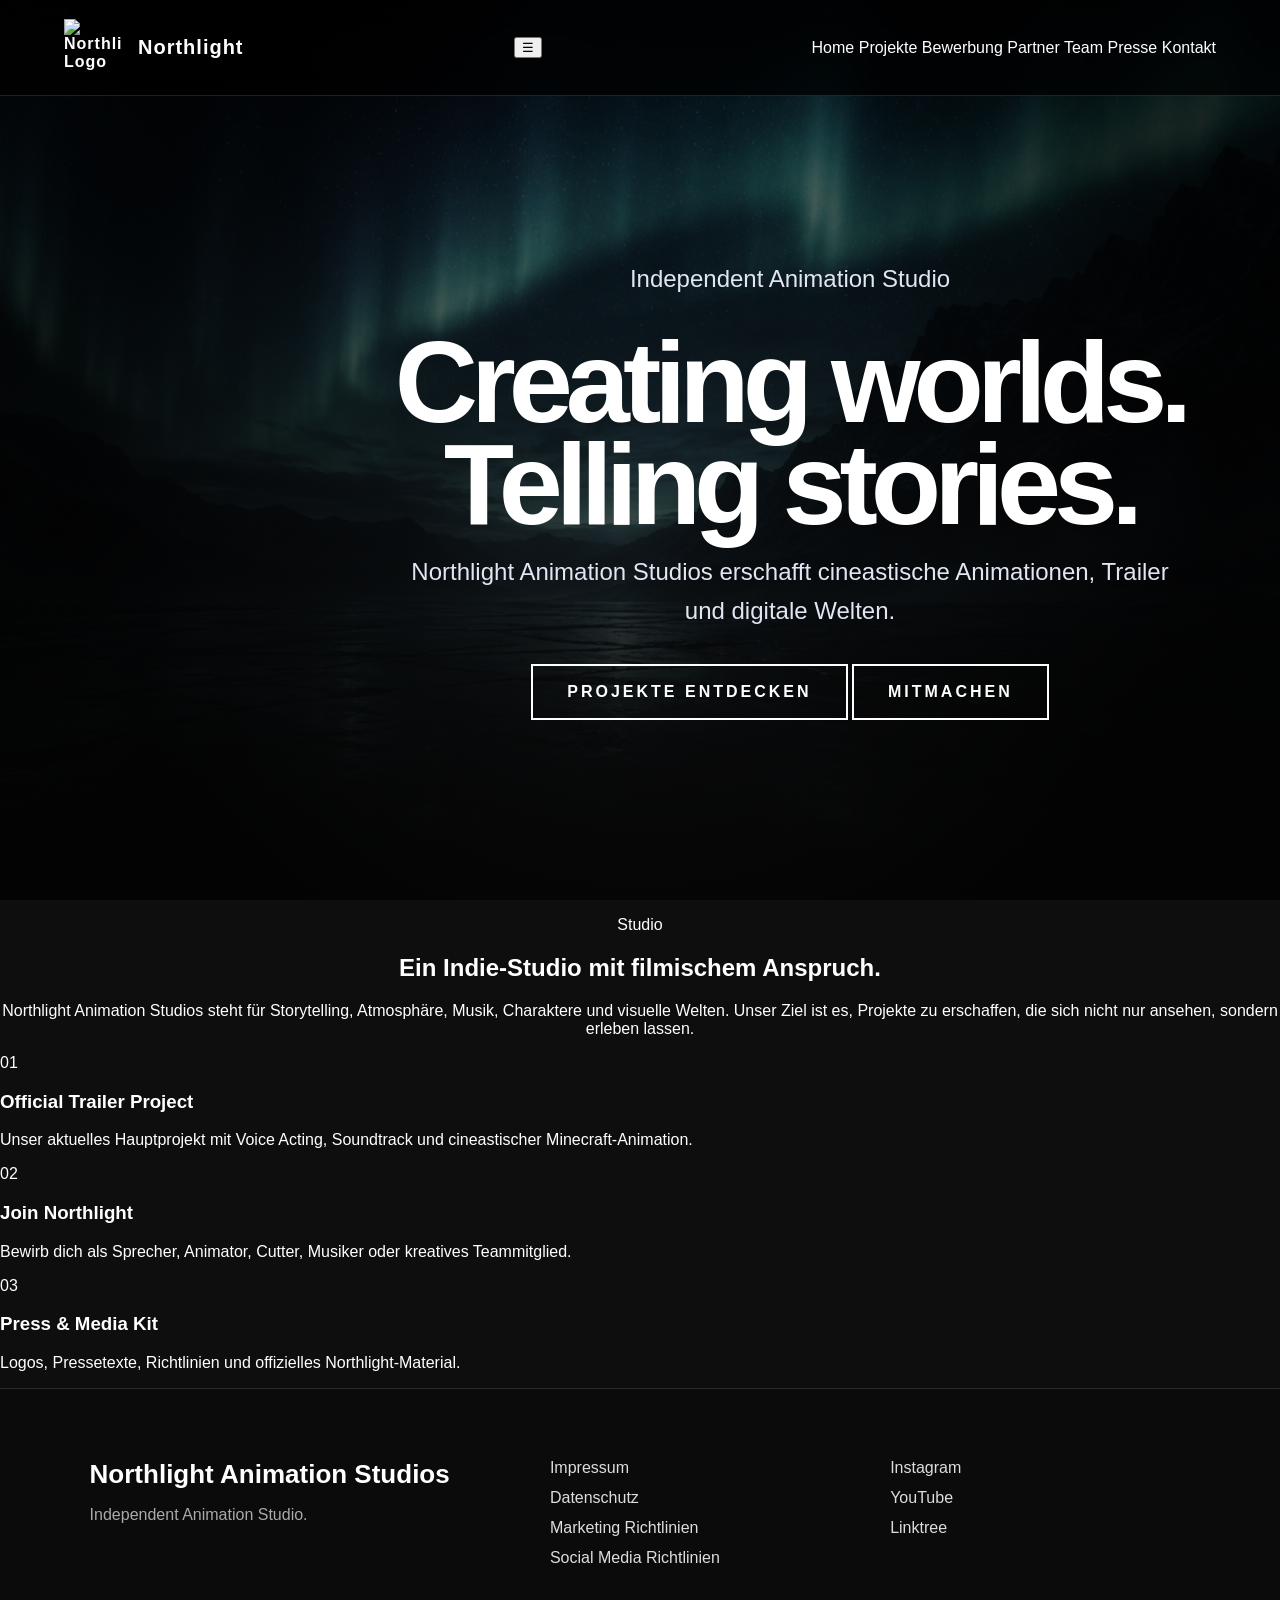
==== commit 7ac50bea: "Aktualisieren von index.html" ====
--- a/index.html
+++ b/index.html
@@ -1,207 +1,102 @@
 <!DOCTYPE html>
 <html lang="de">
 <head>
-  <meta charset="UTF-8" />
-  <meta name="viewport" content="width=device-width, initial-scale=1.0" />
+  <meta charset="UTF-8">
+  <meta name="viewport" content="width=device-width, initial-scale=1.0">
+  <title>Northlight Animation Studios</title>
+  <meta name="description" content="Northlight Animation Studios – Indie Animation Studio für cineastische Geschichten, Trailer und digitale Welten.">
+  <link rel="icon" href="assets/favicon.png">
+  <link rel="stylesheet" href="style.css">
+</head>
+<body>
 
-  <title>Northlight Animation Studios</title>
-  <meta name="description" content="Northlight Animation Studios – Indie Animation Studio für cineastische Trailer, digitale Welten und Storytelling." />
-
-  <link rel="icon" href="favicon.png?v=30" type="image/png" />
-  <link rel="apple-touch-icon" href="favicon.png?v=30" />
-  <link rel="stylesheet" href="style.css" />
-</head>
-
-<body>
 <header class="header">
-  <a href="#home" class="brand">
-    <img src="logo.png?v=30" alt="Northlight Logo" />
+  <a class="brand" href="index.html">
+    <img src="assets/logo.png" alt="Northlight Logo">
     <span>Northlight</span>
   </a>
 
-  <nav class="desktop-nav">
-    <a href="#home">Home</a>
-    <a href="#projects">Projekte</a>
-    <a href="#partners">Partner</a>
-    <a href="#join">Bewerbung</a>
-    <a href="#newsletter">Newsletter</a>
-    <a href="#contact">Kontakt</a>
+  <button class="menu-btn" id="menuBtn">☰</button>
+
+  <nav class="nav" id="nav">
+    <a href="index.html">Home</a>
+    <a href="projects.html">Projekte</a>
+    <a href="join.html">Bewerbung</a>
+    <a href="partners.html">Partner</a>
+    <a href="team.html">Team</a>
+    <a href="press.html">Presse</a>
+    <a href="contact.html">Kontakt</a>
   </nav>
-
-  <button id="langBtn" type="button">DE / EN</button>
 </header>
 
 <main>
-  <section class="hero" id="home">
+  <section class="hero">
+    <video class="hero-video" autoplay muted loop playsinline poster="assets/hero-fallback.jpg">
+      <source src="assets/hero-video.mp4" type="video/mp4">
+    </video>
     <div class="hero-overlay"></div>
 
-    <div class="hero-content">
-      <p class="small">INDIE ANIMATION STUDIO</p>
-      <h1>Northlight<br />Animation Studios</h1>
-      <p
-        data-de="Cineastische Animationen, Trailer und digitale Welten."
-        data-en="Cinematic animations, trailers and digital worlds."
-      >
-        Cineastische Animationen, Trailer und digitale Welten.
-      </p>
-
-      <div class="hero-buttons">
-        <a href="#projects" class="btn">Projekte ansehen</a>
-        <a href="https://forms.gle/FpAwGiG7JvADMHBE8" target="_blank" class="btn outline">Jetzt bewerben</a>
+    <div class="hero-content reveal">
+      <p class="eyebrow">Independent Animation Studio</p>
+      <h1>Creating worlds.<br>Telling stories.</h1>
+      <p>Northlight Animation Studios erschafft cineastische Animationen, Trailer und digitale Welten.</p>
+      <div class="buttons">
+        <a class="btn" href="projects.html">Projekte entdecken</a>
+        <a class="btn ghost" href="join.html">Mitmachen</a>
       </div>
     </div>
   </section>
 
-  <section class="news-section">
-    <article class="news-card">
-      <span>NEWS</span>
-      <h2>Official Trailer Project</h2>
-      <p>Der erste große Trailer von Northlight Animation Studios befindet sich aktuell in Produktion.</p>
-      <a href="#projects">Mehr erfahren →</a>
-    </article>
-
-    <article class="news-card">
-      <span>JOIN</span>
-      <h2>Werde Teil des Teams</h2>
-      <p>Wir suchen kreative Menschen für Animation, Voice Acting, Musik, Schnitt und Storytelling.</p>
-      <a href="https://forms.gle/FpAwGiG7JvADMHBE8" target="_blank">Jetzt bewerben →</a>
-    </article>
-
-    <article class="news-card">
-      <span>COMMUNITY</span>
-      <h2>Follow our Journey</h2>
-      <p>Begleite Northlight auf Instagram, YouTube und Linktree.</p>
-      <a href="https://linktr.ee/NorthlightAnimationStudio" target="_blank">Alle Links →</a>
-    </article>
+  <section class="section reveal">
+    <p class="eyebrow center">Studio</p>
+    <h2 class="title center">Ein Indie-Studio mit filmischem Anspruch.</h2>
+    <p class="text center">
+      Northlight Animation Studios steht für Storytelling, Atmosphäre, Musik, Charaktere und visuelle Welten.
+      Unser Ziel ist es, Projekte zu erschaffen, die sich nicht nur ansehen, sondern erleben lassen.
+    </p>
   </section>
 
-  <section class="projects" id="projects">
-    <p class="small center">AKTUELLES PROJEKT</p>
-    <h2 class="section-title">Official Trailer</h2>
+  <section class="cards reveal">
+    <a class="card" href="projects.html">
+      <span>01</span>
+      <h3>Official Trailer Project</h3>
+      <p>Unser aktuelles Hauptprojekt mit Voice Acting, Soundtrack und cineastischer Minecraft-Animation.</p>
+    </a>
 
-    <div class="project-grid">
-      <img src="trailer-thumbnail.jpg?v=30" alt="Northlight Official Trailer" />
+    <a class="card" href="join.html">
+      <span>02</span>
+      <h3>Join Northlight</h3>
+      <p>Bewirb dich als Sprecher, Animator, Cutter, Musiker oder kreatives Teammitglied.</p>
+    </a>
 
-      <div>
-        <p class="small">IN PRODUKTION</p>
-        <h3>Cinematic Minecraft Animation</h3>
-        <p>
-          Ein offizieller Trailer mit Studio-Intro, Voice Acting, Soundtrack,
-          Behind-the-Scenes-Inhalten und einer starken filmischen Identität.
-        </p>
-
-        <div class="tags">
-          <span>Animation</span>
-          <span>Voice Acting</span>
-          <span>Sound Design</span>
-          <span>BTS</span>
-        </div>
-      </div>
-    </div>
-  </section>
-
-  <section class="partners" id="partners">
-    <p class="small center">UNSERE</p>
-    <h2 class="section-title">Partner</h2>
-    <p class="center muted">Auf diese Partner und Unterstützer vertrauen wir.</p>
-
-    <div class="partner-row">
-      <a href="https://www.klaunwerkstatt.at/" target="_blank" class="partner-logo">
-        <img src="partner-klaunwerkstatt.png?v=30" alt="KLAUNwerkstatt Logo" />
-        <span>KLAUNwerkstatt</span>
-      </a>
-    </div>
-  </section>
-
-  <section class="join" id="join">
-    <div>
-      <p class="small">JOIN NORTHLIGHT</p>
-      <h2>Du willst Teil zukünftiger Projekte werden?</h2>
-      <p>
-        Wir suchen Sprecher, Animatoren, Cutter, Musiker und kreative Menschen,
-        die Lust auf starke Indie-Projekte haben.
-      </p>
-    </div>
-
-    <a href="https://forms.gle/FpAwGiG7JvADMHBE8" target="_blank" class="btn">Jetzt bewerben</a>
-  </section>
-
-  <section class="newsletter" id="newsletter">
-    <p class="small center">NEWSLETTER</p>
-    <h2 class="section-title">Updates direkt bekommen.</h2>
-    <p class="center muted">Trage dich ein und erhalte Projekt-Updates von Northlight.</p>
-
-    <form id="newsletterForm">
-      <input type="email" id="emailInput" placeholder="deine@email.com" required />
-      <button type="submit" class="btn">Eintragen</button>
-    </form>
-
-    <p id="newsletterStatus"></p>
-  </section>
-
-  <section class="contact" id="contact">
-    <p class="small center">KONTAKT</p>
-    <h2 class="section-title">Business & Zusammenarbeit</h2>
-
-    <div class="contact-grid">
-      <button onclick="copyMail()" class="contact-card" type="button">
-        <span>MAIL</span>
-        <strong>contact@northlightanimation.com</strong>
-        <small>Klicken zum Kopieren</small>
-      </button>
-
-      <a href="https://www.instagram.com/northlightanimationstudio/" target="_blank" class="contact-card">
-        <span>SOCIAL</span>
-        <strong>Instagram</strong>
-      </a>
-
-      <a href="https://www.youtube.com/@NorthlightAnimationStudio" target="_blank" class="contact-card">
-        <span>VIDEO</span>
-        <strong>YouTube</strong>
-      </a>
-
-      <a href="https://linktr.ee/NorthlightAnimationStudio" target="_blank" class="contact-card">
-        <span>LINKS</span>
-        <strong>Linktree</strong>
-      </a>
-    </div>
-
-    <p id="copyStatus"></p>
+    <a class="card" href="press.html">
+      <span>03</span>
+      <h3>Press & Media Kit</h3>
+      <p>Logos, Pressetexte, Richtlinien und offizielles Northlight-Material.</p>
+    </a>
   </section>
 </main>
 
-<footer>
+<footer class="footer">
   <div>
     <h3>Northlight Animation Studios</h3>
     <p>Independent Animation Studio.</p>
   </div>
 
   <div>
-    <a href="#home">Home</a>
-    <a href="#projects">Projekte</a>
-    <a href="#partners">Partner</a>
-    <a href="#join">Bewerbung</a>
-    <a href="#contact">Kontakt</a>
+    <a href="impressum.html">Impressum</a>
+    <a href="datenschutz.html">Datenschutz</a>
+    <a href="downloads/marketing-richtlinien.pdf" download>Marketing Richtlinien</a>
+    <a href="downloads/social-media-richtlinien.pdf" download>Social Media Richtlinien</a>
   </div>
 
   <div>
-    <a href="impressum.html">Impressum</a>
-    <a href="datenschutz.html">Datenschutz</a>
     <a href="https://www.instagram.com/northlightanimationstudio/" target="_blank">Instagram</a>
     <a href="https://www.youtube.com/@NorthlightAnimationStudio" target="_blank">YouTube</a>
     <a href="https://linktr.ee/NorthlightAnimationStudio" target="_blank">Linktree</a>
   </div>
 </footer>
 
-<div class="cookie-banner" id="cookieBanner">
-  <p>Wir verwenden notwendige Speicherung für Spracheinstellungen und Cookie-Auswahl.</p>
-  <div>
-    <button onclick="acceptCookies('essential')" type="button">Nur notwendige</button>
-    <button onclick="acceptCookies('all')" type="button">Alle akzeptieren</button>
-    <a href="datenschutz.html">Datenschutz</a>
-  </div>
-</div>
-
 <script src="script.js"></script>
 </body>
-</html>
+</html>
--- a/style.css
+++ b/style.css
@@ -1,10 +1,14 @@
-* { box-sizing: border-box; }
-
-html { scroll-behavior: smooth; }
+* {
+  box-sizing: border-box;
+}
+
+html {
+  scroll-behavior: smooth;
+}
 
 body {
   margin: 0;
-  background: #050505;
+  background: #0e0e0e;
   color: white;
   font-family: Arial, Helvetica, sans-serif;
 }
@@ -15,7 +19,7 @@
   inset: 0;
   pointer-events: none;
   z-index: 999;
-  opacity: 0.07;
+  opacity: 0.05;
   background: repeating-linear-gradient(
     90deg,
     rgba(255,255,255,0.12) 0px,
@@ -25,7 +29,10 @@
   );
 }
 
-a { color: inherit; text-decoration: none; }
+a {
+  color: inherit;
+  text-decoration: none;
+}
 
 .header {
   position: fixed;
@@ -57,14 +64,16 @@
   object-fit: contain;
 }
 
-.brand span { font-size: 20px; }
-
-nav {
+.brand span {
+  font-size: 20px;
+}
+
+.desktop-nav {
   display: flex;
   gap: 34px;
 }
 
-nav a {
+.desktop-nav a {
   font-size: 14px;
   font-weight: 900;
   letter-spacing: 3px;
@@ -72,7 +81,9 @@
   color: #e8e8e8;
 }
 
-nav a:hover { color: #3fffd2; }
+.desktop-nav a:hover {
+  color: #3fffd2;
+}
 
 #langBtn {
   border: 1px solid white;
@@ -86,7 +97,7 @@
 
 .hero {
   min-height: 100vh;
-  background: url("hero-bg.jpg?v=10") center center / cover no-repeat;
+  background: url("hero-bg.jpg?v=30") center center / cover no-repeat;
   position: relative;
   display: flex;
   align-items: center;
@@ -99,8 +110,8 @@
   position: absolute;
   inset: 0;
   background:
-    radial-gradient(circle at center, rgba(0,0,0,0.1), rgba(0,0,0,0.92) 72%),
-    linear-gradient(to bottom, rgba(0,0,0,0.1), #050505 95%);
+    radial-gradient(circle at center, rgba(0,0,0,0.05), rgba(0,0,0,0.78) 72%),
+    linear-gradient(to bottom, rgba(0,0,0,0.06), #0e0e0e 95%);
 }
 
 .hero-content {
@@ -116,9 +127,13 @@
   text-transform: uppercase;
 }
 
-.center { text-align: center; }
-
-.muted { color: #bfc6d6; }
+.center {
+  text-align: center;
+}
+
+.muted {
+  color: #c9cfdd;
+}
 
 h1 {
   margin: 18px 0;
@@ -131,7 +146,7 @@
   max-width: 760px;
   margin: 0 auto 34px;
   font-size: 24px;
-  color: #d9dfef;
+  color: #e1e6f2;
   line-height: 1.6;
 }
 
@@ -162,13 +177,15 @@
   color: black;
 }
 
-.btn.outline { border-color: #3fffd2; }
+.btn.outline {
+  border-color: #3fffd2;
+}
 
 .news-section {
   min-height: 42vh;
   background:
-    linear-gradient(to top, #050505, rgba(5,5,5,0.75)),
-    url("hero-bg.jpg?v=10") center bottom / cover no-repeat;
+    linear-gradient(to top, #101010, rgba(15,15,15,0.75)),
+    url("hero-bg.jpg?v=30") center bottom / cover no-repeat;
   display: grid;
   grid-template-columns: repeat(3, 1fr);
   gap: 42px;
@@ -205,7 +222,7 @@
 .newsletter,
 .contact {
   padding: 110px 7vw;
-  background: #0a0a0a;
+  background: #111;
 }
 
 .section-title {
@@ -226,10 +243,12 @@
 }
 
 .project-grid img {
+  display: block;
   width: 100%;
   aspect-ratio: 16 / 9;
   object-fit: cover;
   border: 1px solid rgba(255,255,255,0.22);
+  background: #222;
 }
 
 .project-grid h3 {
@@ -283,7 +302,7 @@
   max-width: 280px;
   max-height: 120px;
   object-fit: contain;
-  filter: grayscale(1) brightness(1.8);
+  filter: none;
 }
 
 .partner-logo span {
@@ -295,8 +314,8 @@
 .join {
   padding: 110px 7vw;
   background:
-    linear-gradient(120deg, rgba(0,0,0,0.86), rgba(0,0,0,0.58)),
-    url("hero-bg.jpg?v=10") center center / cover no-repeat;
+    linear-gradient(120deg, rgba(0,0,0,0.72), rgba(0,0,0,0.42)),
+    url("hero-bg.jpg?v=30") center center / cover no-repeat;
   display: flex;
   align-items: center;
   justify-content: space-between;
@@ -313,7 +332,7 @@
 }
 
 .join p {
-  color: #d0d5e2;
+  color: #e0e4ee;
   max-width: 900px;
   line-height: 1.8;
   font-size: 18px;
@@ -330,7 +349,7 @@
   width: 100%;
   min-height: 56px;
   padding: 0 20px;
-  background: #111;
+  background: #161616;
   border: 1px solid rgba(255,255,255,0.35);
   color: white;
   font-size: 17px;
@@ -342,6 +361,7 @@
   margin-top: 22px;
   color: #3fffd2;
   font-weight: 900;
+  min-height: 28px;
 }
 
 .contact-grid {
@@ -353,7 +373,7 @@
 }
 
 .contact-card {
-  background: #111;
+  background: #161616;
   border: 1px solid rgba(255,255,255,0.18);
   padding: 32px;
   min-height: 150px;
@@ -362,7 +382,9 @@
   cursor: pointer;
 }
 
-.contact-card:hover { border-color: #3fffd2; }
+.contact-card:hover {
+  border-color: #3fffd2;
+}
 
 .contact-card span {
   display: block;
@@ -373,7 +395,8 @@
 }
 
 .contact-card strong {
-  font-size: 22px;
+  font-size: clamp(18px, 2vw, 22px);
+  overflow-wrap: anywhere;
   word-break: break-word;
 }
 
@@ -384,7 +407,7 @@
 }
 
 footer {
-  background: #050505;
+  background: #0b0b0b;
   border-top: 1px solid rgba(255,255,255,0.12);
   padding: 70px 7vw;
   display: grid;
@@ -397,7 +420,9 @@
   margin: 0 0 12px;
 }
 
-footer p { color: #aaa; }
+footer p {
+  color: #aaa;
+}
 
 footer a {
   display: block;
@@ -405,7 +430,9 @@
   color: #ddd;
 }
 
-footer a:hover { color: #3fffd2; }
+footer a:hover {
+  color: #3fffd2;
+}
 
 .cookie-banner {
   position: fixed;
@@ -462,17 +489,72 @@
   font-size: 18px;
 }
 
+/* MOBILE */
 @media (max-width: 950px) {
+  body {
+    background: #111;
+  }
+
   .header {
-    height: auto;
-    padding: 16px 22px;
-  }
-
-  nav { display: none; }
-
-  .brand span { font-size: 16px; }
-
-  h1 { letter-spacing: -3px; }
+    position: sticky;
+    top: 0;
+    height: 82px;
+    padding: 12px 20px;
+  }
+
+  .desktop-nav {
+    display: none;
+  }
+
+  .brand img {
+    width: 42px;
+    height: 42px;
+  }
+
+  .brand span {
+    font-size: 19px;
+  }
+
+  #langBtn {
+    padding: 10px 16px;
+    font-size: 15px;
+  }
+
+  .hero {
+    min-height: 78vh;
+    padding: 86px 24px 66px;
+    background-position: center;
+  }
+
+  .hero-overlay {
+    background:
+      radial-gradient(circle at center, rgba(0,0,0,0.06), rgba(0,0,0,0.68) 75%),
+      linear-gradient(to bottom, rgba(0,0,0,0.04), #111 96%);
+  }
+
+  h1 {
+    font-size: clamp(48px, 14vw, 76px);
+    line-height: 0.95;
+    letter-spacing: -3px;
+  }
+
+  .hero p:not(.small) {
+    font-size: 20px;
+  }
+
+  .small {
+    letter-spacing: 5px;
+    font-size: 13px;
+  }
+
+  .news-section,
+  .projects,
+  .partners,
+  .newsletter,
+  .contact,
+  .join {
+    padding: 72px 24px;
+  }
 
   .news-section,
   .project-grid,
@@ -481,19 +563,94 @@
     grid-template-columns: 1fr;
   }
 
+  .news-section {
+    gap: 32px;
+  }
+
+  .section-title {
+    font-size: clamp(40px, 12vw, 58px);
+    line-height: 1;
+  }
+
+  .project-grid {
+    gap: 28px;
+  }
+
+  .project-grid img {
+    width: 100%;
+    min-height: 190px;
+    aspect-ratio: 16 / 9;
+    object-fit: cover;
+  }
+
+  .project-grid h3 {
+    font-size: 42px;
+  }
+
+  .partner-logo img {
+    max-width: 240px;
+  }
+
   .join {
     flex-direction: column;
     align-items: flex-start;
+    min-height: auto;
+    background-position: center;
+  }
+
+  .join h2 {
+    font-size: 48px;
   }
 
   .newsletter form {
     flex-direction: column;
-  }
-
-  .btn { width: 100%; }
+    gap: 18px;
+  }
+
+  .newsletter input,
+  .newsletter .btn {
+    min-height: 64px;
+    font-size: 18px;
+  }
+
+  .btn {
+    width: 100%;
+  }
+
+  .contact-grid {
+    gap: 18px;
+  }
+
+  .contact-card {
+    min-height: 125px;
+    padding: 26px 22px;
+  }
+
+  .contact-card strong {
+    font-size: 26px;
+  }
+
+  .contact-card:first-child strong {
+    font-size: 21px;
+  }
+
+  footer {
+    padding: 56px 24px 90px;
+  }
 
   .cookie-banner {
     flex-direction: column;
     align-items: flex-start;
   }
-}
+
+  .cookie-banner div {
+    display: flex;
+    flex-wrap: wrap;
+    gap: 8px;
+  }
+
+  .cookie-banner button,
+  .cookie-banner a {
+    margin-left: 0;
+  }
+}
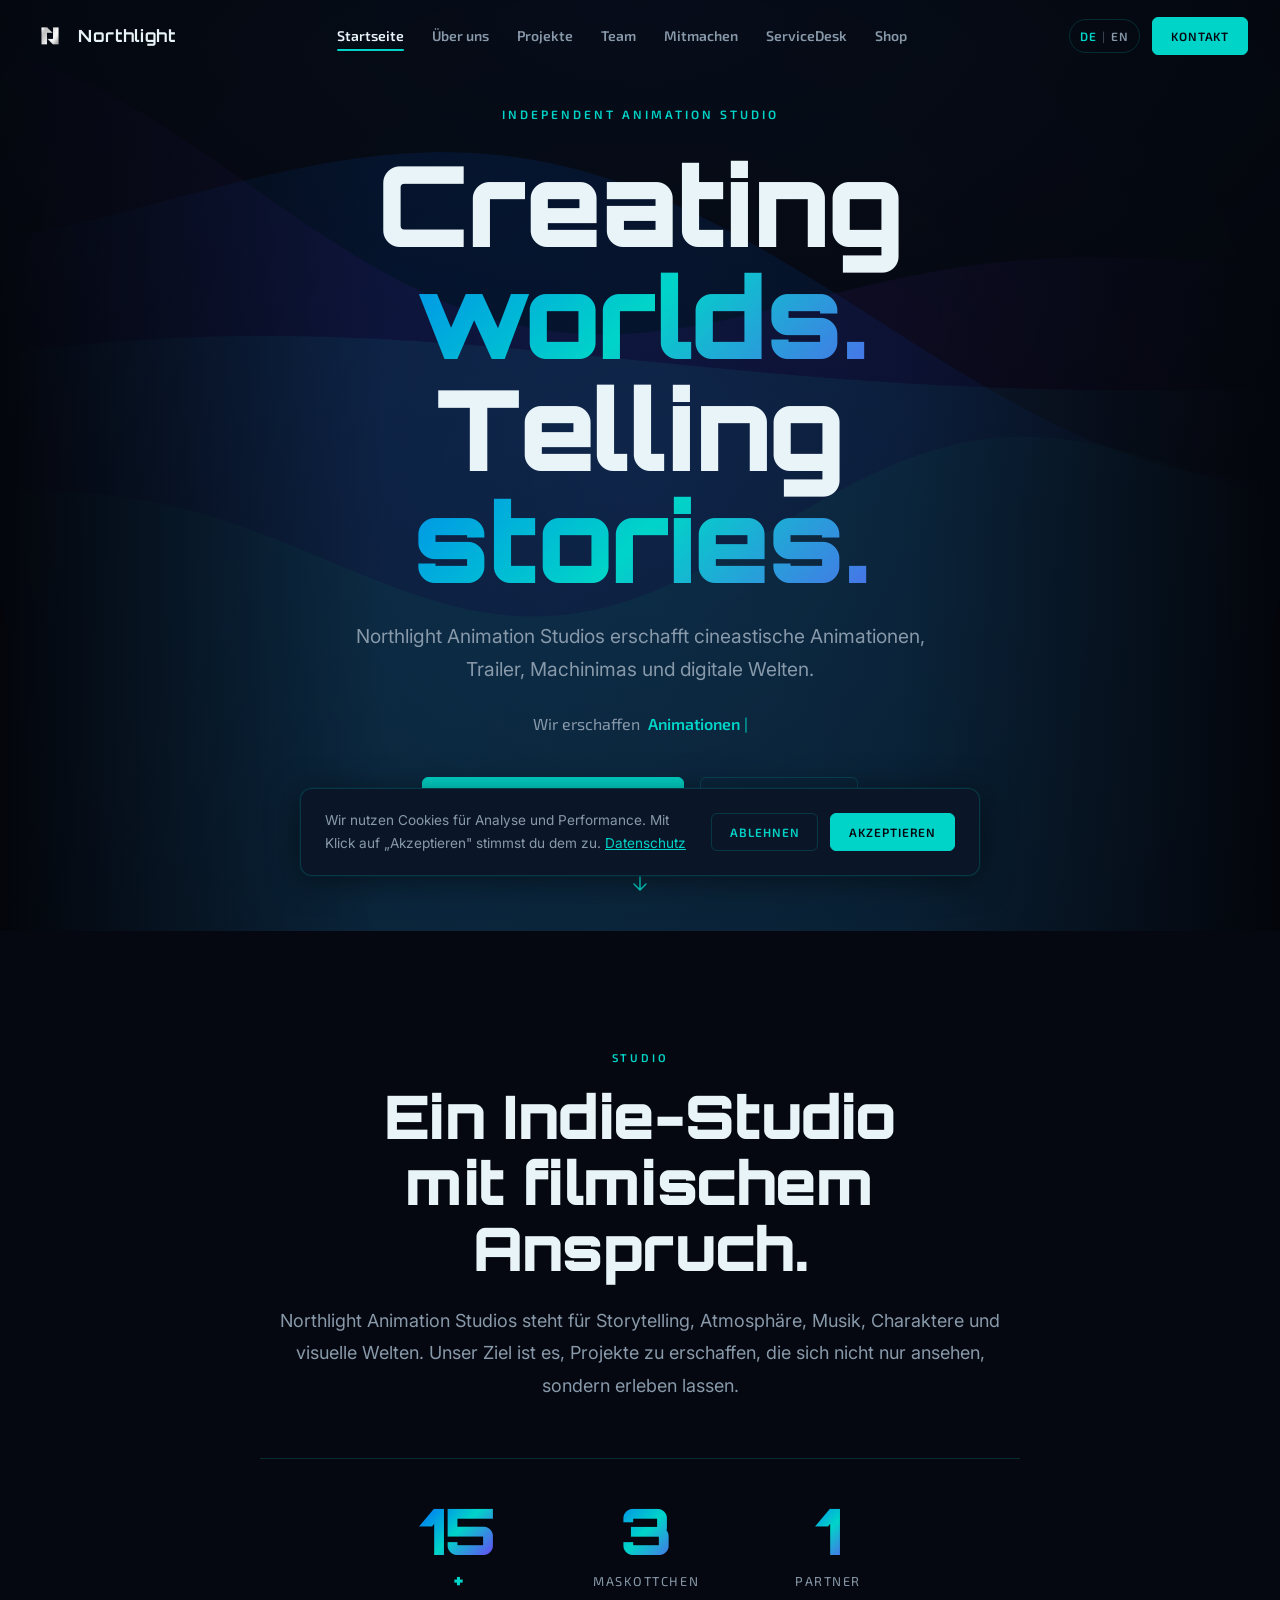
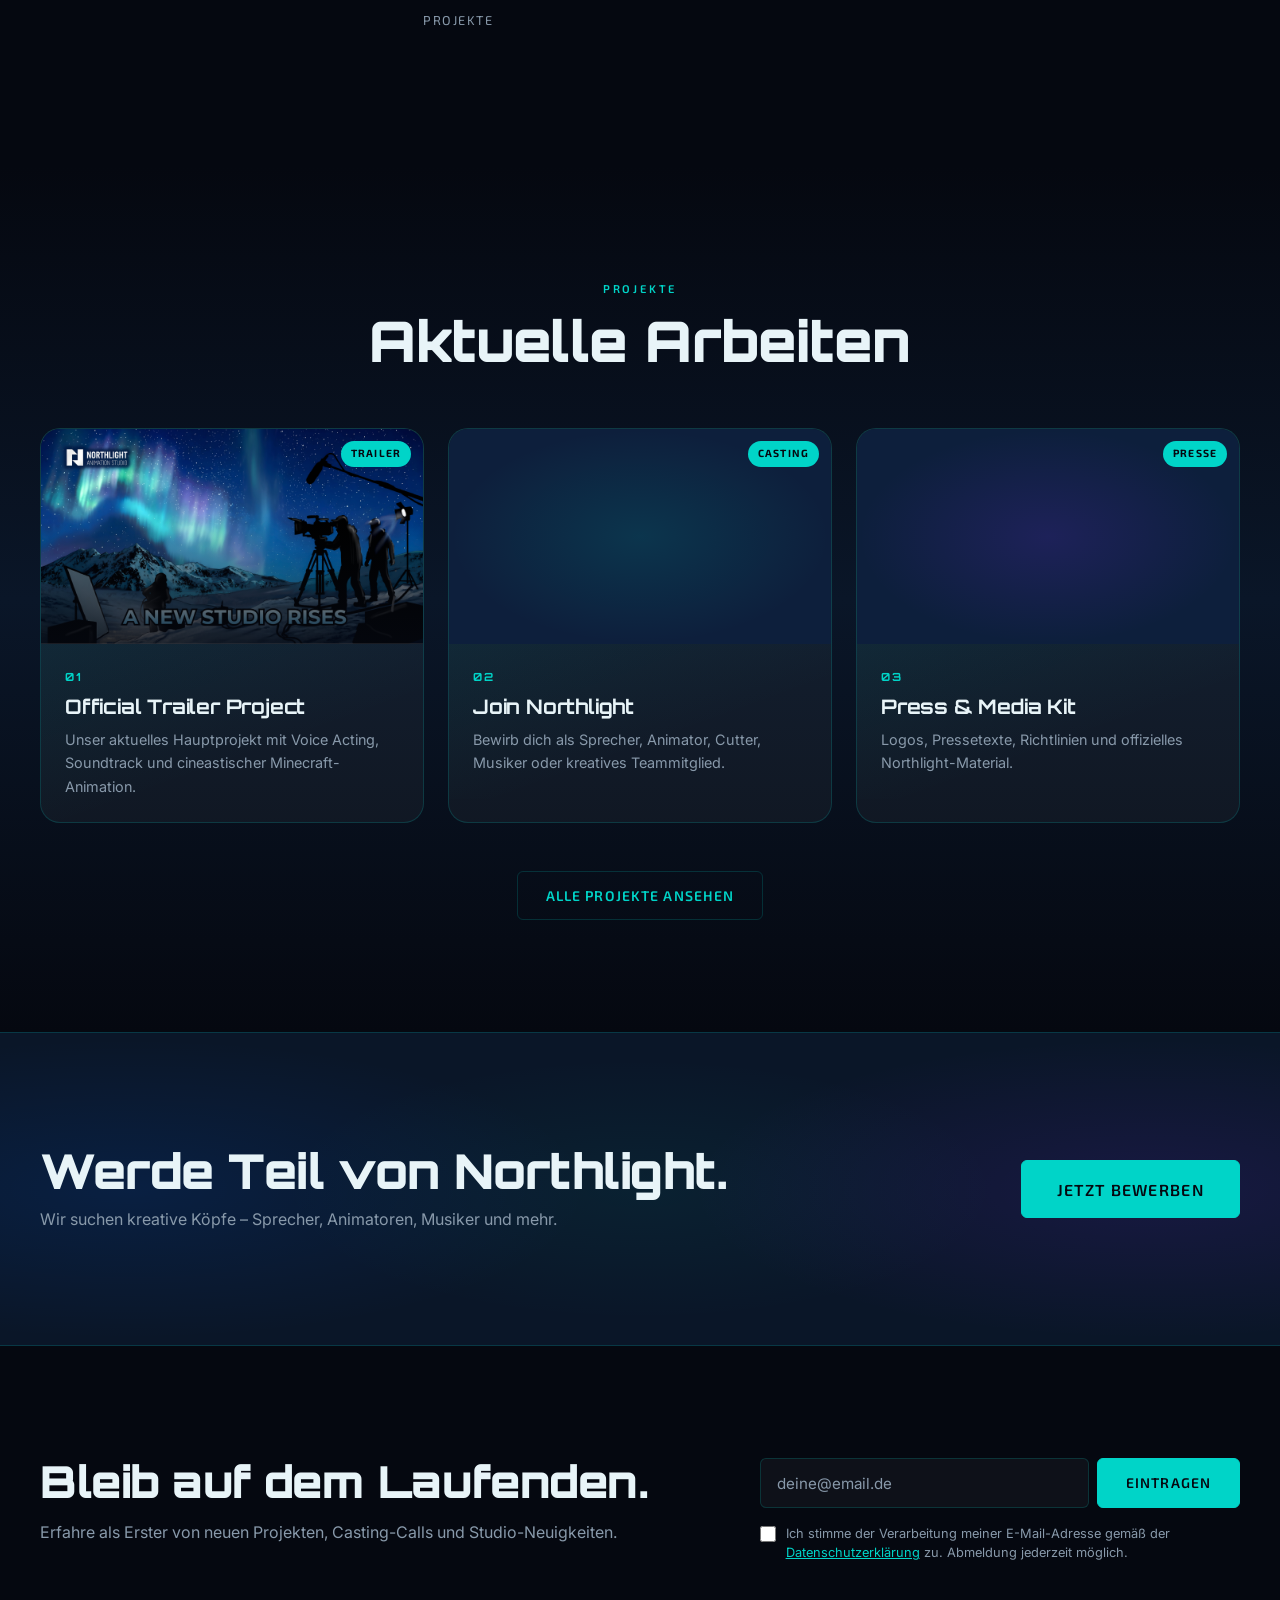
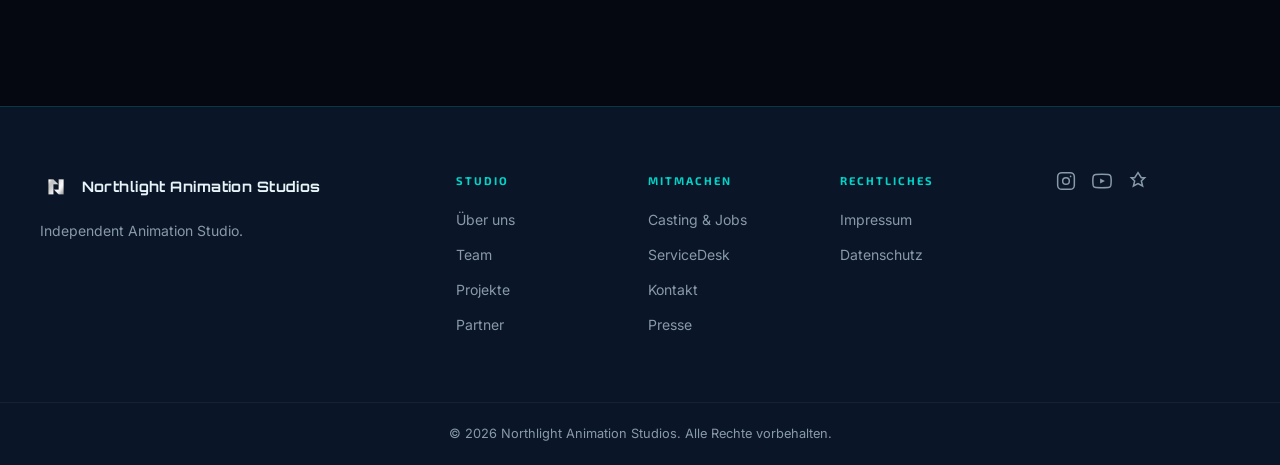
==== commit b1597573: "Add files via upload" ====
--- a/index.html
+++ b/index.html
@@ -1,102 +1,547 @@
 <!DOCTYPE html>
-<html lang="de">
+<html lang="de" data-lang="de">
 <head>
-  <meta charset="UTF-8">
-  <meta name="viewport" content="width=device-width, initial-scale=1.0">
-  <title>Northlight Animation Studios</title>
-  <meta name="description" content="Northlight Animation Studios – Indie Animation Studio für cineastische Geschichten, Trailer und digitale Welten.">
-  <link rel="icon" href="assets/favicon.png">
-  <link rel="stylesheet" href="style.css">
+  <meta charset="UTF-8" />
+  <meta name="viewport" content="width=device-width, initial-scale=1.0" />
+  <meta http-equiv="X-UA-Compatible" content="IE=edge" />
+
+  <!-- ═══════════════════════════════════════════════
+       SEO – DEUTSCH (Standard)
+  ═══════════════════════════════════════════════ -->
+  <title>Northlight Animation Studios – Creating worlds. Telling stories.</title>
+  <meta name="description"
+    content="Northlight Animation Studios ist ein unabhängiges Indie-Studio für cineastische Animationen, Trailer, Machinimas und digitale Welten. Storytelling auf höchstem Niveau." />
+  <meta name="keywords"
+    content="Northlight Animation Studios, Animationsstudio, Machinima, Minecraft Animation, Trailer Produktion, Indie Studio, Storytelling" />
+  <meta name="author" content="Northlight Animation Studios" />
+  <meta name="robots" content="index, follow" />
+  <link rel="canonical" href="https://northlightanimation.com/" />
+
+  <!-- ═══════════════════════════════════════════════
+       Open Graph (Social Media Preview)
+  ═══════════════════════════════════════════════ -->
+  <meta property="og:type" content="website" />
+  <meta property="og:url" content="https://northlightanimation.com/" />
+  <meta property="og:site_name" content="Northlight Animation Studios" />
+  <meta property="og:title" content="Northlight Animation Studios – Creating worlds. Telling stories." />
+  <meta property="og:description"
+    content="Unabhängiges Indie-Studio für cineastische Animationen, Trailer und Machinimas." />
+  <meta property="og:image" content="https://northlightanimation.com/assets/img/og/og-home.jpg" />
+  <meta property="og:image:width" content="1200" />
+  <meta property="og:image:height" content="630" />
+  <meta property="og:locale" content="de_DE" />
+  <meta property="og:locale:alternate" content="en_US" />
+
+  <!-- ═══════════════════════════════════════════════
+       Twitter Card
+  ═══════════════════════════════════════════════ -->
+  <meta name="twitter:card" content="summary_large_image" />
+  <meta name="twitter:title" content="Northlight Animation Studios" />
+  <meta name="twitter:description"
+    content="Cineastische Animationen, Trailer und Machinimas. Independent Animation Studio." />
+  <meta name="twitter:image" content="https://northlightanimation.com/assets/img/og/og-home.jpg" />
+
+  <!-- ═══════════════════════════════════════════════
+       Favicon
+  ═══════════════════════════════════════════════ -->
+  <link rel="icon" type="image/png" sizes="32x32" href="favicon.png" />
+  <link rel="apple-touch-icon" href="favicon.png" />
+
+  <!-- ═══════════════════════════════════════════════
+       Fonts (Self-hosted via Google Fonts CSS import)
+       Orbitron – Headlines
+       Exo 2  – Subheadlines / Nav
+       Inter  – Body Text
+  ═══════════════════════════════════════════════ -->
+  <link rel="preconnect" href="https://fonts.googleapis.com" />
+  <link rel="preconnect" href="https://fonts.gstatic.com" crossorigin />
+  <link
+    href="https://fonts.googleapis.com/css2?family=Orbitron:wght@700;900&family=Exo+2:wght@400;600&family=Inter:wght@400;500&display=swap"
+    rel="stylesheet" />
+
+  <!-- ═══════════════════════════════════════════════
+       Stylesheets
+  ═══════════════════════════════════════════════ -->
+  <link rel="stylesheet" href="style.css" />
+
+  <!-- ═══════════════════════════════════════════════
+       Structured Data – JSON-LD
+  ═══════════════════════════════════════════════ -->
+  <script type="application/ld+json">
+  {
+    "@context": "https://schema.org",
+    "@type": "Organization",
+    "name": "Northlight Animation Studios",
+    "url": "https://northlightanimation.com",
+    "logo": "https://northlightanimation.com/logo.png",
+    "description": "Unabhängiges Indie-Studio für cineastische Animationen, Trailer und Machinimas.",
+    "sameAs": [
+      "https://www.instagram.com/northlightanimationstudio/",
+      "https://www.youtube.com/@NorthlightAnimationStudio",
+      "https://linktr.ee/NorthlightAnimationStudio"
+    ],
+    "contactPoint": {
+      "@type": "ContactPoint",
+      "email": "contact@northlightanimation.com",
+      "contactType": "customer support"
+    }
+  }
+  </script>
 </head>
+
 <body>
 
-<header class="header">
-  <a class="brand" href="index.html">
-    <img src="assets/logo.png" alt="Northlight Logo">
-    <span>Northlight</span>
-  </a>
-
-  <button class="menu-btn" id="menuBtn">☰</button>
-
-  <nav class="nav" id="nav">
-    <a href="index.html">Home</a>
-    <a href="projects.html">Projekte</a>
-    <a href="join.html">Bewerbung</a>
-    <a href="partners.html">Partner</a>
-    <a href="team.html">Team</a>
-    <a href="press.html">Presse</a>
-    <a href="contact.html">Kontakt</a>
-  </nav>
-</header>
-
-<main>
-  <section class="hero">
-    <video class="hero-video" autoplay muted loop playsinline poster="assets/hero-fallback.jpg">
-      <source src="assets/hero-video.mp4" type="video/mp4">
-    </video>
-    <div class="hero-overlay"></div>
-
-    <div class="hero-content reveal">
-      <p class="eyebrow">Independent Animation Studio</p>
-      <h1>Creating worlds.<br>Telling stories.</h1>
-      <p>Northlight Animation Studios erschafft cineastische Animationen, Trailer und digitale Welten.</p>
-      <div class="buttons">
-        <a class="btn" href="projects.html">Projekte entdecken</a>
-        <a class="btn ghost" href="join.html">Mitmachen</a>
+  <!-- ═══════════════════════════════════════════════
+       COOKIE BANNER (DSGVO)
+  ═══════════════════════════════════════════════ -->
+  <div id="cookie-banner" class="cookie-banner" role="dialog" aria-label="Cookie-Einstellungen">
+    <div class="cookie-banner__inner">
+      <p class="cookie-banner__text" data-de>
+        Wir nutzen Cookies für Analyse und Performance. Mit Klick auf „Akzeptieren" stimmst du dem zu.
+        <a href="datenschutz.html" data-de>Datenschutz</a>
+      </p>
+      <p class="cookie-banner__text" data-en style="display:none">
+        We use cookies for analytics and performance. By clicking "Accept" you agree.
+        <a href="datenschutz.html" data-en>Privacy Policy</a>
+      </p>
+      <div class="cookie-banner__actions">
+        <button class="btn btn--ghost btn--sm" id="cookie-decline" data-de>Ablehnen</button>
+        <button class="btn btn--primary btn--sm" id="cookie-accept" data-en-text="Accept" data-de-text="Akzeptieren">Akzeptieren</button>
       </div>
     </div>
-  </section>
-
-  <section class="section reveal">
-    <p class="eyebrow center">Studio</p>
-    <h2 class="title center">Ein Indie-Studio mit filmischem Anspruch.</h2>
-    <p class="text center">
-      Northlight Animation Studios steht für Storytelling, Atmosphäre, Musik, Charaktere und visuelle Welten.
-      Unser Ziel ist es, Projekte zu erschaffen, die sich nicht nur ansehen, sondern erleben lassen.
-    </p>
-  </section>
-
-  <section class="cards reveal">
-    <a class="card" href="projects.html">
-      <span>01</span>
-      <h3>Official Trailer Project</h3>
-      <p>Unser aktuelles Hauptprojekt mit Voice Acting, Soundtrack und cineastischer Minecraft-Animation.</p>
-    </a>
-
-    <a class="card" href="join.html">
-      <span>02</span>
-      <h3>Join Northlight</h3>
-      <p>Bewirb dich als Sprecher, Animator, Cutter, Musiker oder kreatives Teammitglied.</p>
-    </a>
-
-    <a class="card" href="press.html">
-      <span>03</span>
-      <h3>Press & Media Kit</h3>
-      <p>Logos, Pressetexte, Richtlinien und offizielles Northlight-Material.</p>
-    </a>
-  </section>
-</main>
-
-<footer class="footer">
-  <div>
-    <h3>Northlight Animation Studios</h3>
-    <p>Independent Animation Studio.</p>
   </div>
 
-  <div>
-    <a href="impressum.html">Impressum</a>
-    <a href="datenschutz.html">Datenschutz</a>
-    <a href="downloads/marketing-richtlinien.pdf" download>Marketing Richtlinien</a>
-    <a href="downloads/social-media-richtlinien.pdf" download>Social Media Richtlinien</a>
-  </div>
-
-  <div>
-    <a href="https://www.instagram.com/northlightanimationstudio/" target="_blank">Instagram</a>
-    <a href="https://www.youtube.com/@NorthlightAnimationStudio" target="_blank">YouTube</a>
-    <a href="https://linktr.ee/NorthlightAnimationStudio" target="_blank">Linktree</a>
-  </div>
-</footer>
-
-<script src="script.js"></script>
+  <!-- ═══════════════════════════════════════════════
+       NAVIGATION
+  ═══════════════════════════════════════════════ -->
+  <header class="nav-header" id="nav-header">
+    <nav class="nav" aria-label="Hauptnavigation">
+      <a href="index.html" class="nav__logo" aria-label="Northlight Animation Studios – Startseite">
+        <img src="logo.png" alt="Northlight Animation Studios Logo" width="40" height="40" />
+        <span class="nav__logo-text">Northlight</span>
+      </a>
+
+      <!-- Desktop Navigation -->
+      <ul class="nav__links" role="list">
+        <li><a href="index.html" class="nav__link active" data-de>Startseite</a><a href="index.html" class="nav__link active" data-en style="display:none">Home</a></li>
+        <li><a href="about.html" class="nav__link" data-de>Über uns</a><a href="about.html" class="nav__link" data-en style="display:none">About</a></li>
+        <li><a href="projects.html" class="nav__link" data-de>Projekte</a><a href="projects.html" class="nav__link" data-en style="display:none">Projects</a></li>
+        <li><a href="team.html" class="nav__link" data-de>Team</a><a href="team.html" class="nav__link" data-en>Team</a></li>
+        <li><a href="join.html" class="nav__link" data-de>Mitmachen</a><a href="join.html" class="nav__link" data-en style="display:none">Join</a></li>
+        <li><a href="servicedesk.html" class="nav__link">ServiceDesk</a></li>
+        <li><a href="shop/index.html" class="nav__link" data-de>Shop</a><a href="shop/index.html" class="nav__link" data-en style="display:none">Shop</a></li>
+      </ul>
+
+      <div class="nav__actions">
+        <!-- Language Toggle -->
+        <button class="lang-toggle" id="lang-toggle" aria-label="Sprache wechseln">
+          <span class="lang-toggle__de">DE</span>
+          <span class="lang-toggle__divider">|</span>
+          <span class="lang-toggle__en">EN</span>
+        </button>
+
+        <!-- Contact CTA -->
+        <a href="contact.html" class="btn btn--primary btn--sm nav__cta" data-de>Kontakt</a>
+        <a href="contact.html" class="btn btn--primary btn--sm nav__cta" data-en style="display:none">Contact</a>
+
+        <!-- Hamburger -->
+        <button class="nav__hamburger" id="nav-hamburger" aria-label="Menü öffnen" aria-expanded="false" aria-controls="mobile-menu">
+          <span></span>
+          <span></span>
+          <span></span>
+        </button>
+      </div>
+    </nav>
+
+    <!-- Mobile Menu Overlay -->
+    <div class="mobile-menu" id="mobile-menu" aria-hidden="true">
+      <ul class="mobile-menu__links" role="list">
+        <li><a href="index.html" class="mobile-menu__link" data-de>Startseite</a><a href="index.html" class="mobile-menu__link" data-en style="display:none">Home</a></li>
+        <li><a href="about.html" class="mobile-menu__link" data-de>Über uns</a><a href="about.html" class="mobile-menu__link" data-en style="display:none">About</a></li>
+        <li><a href="projects.html" class="mobile-menu__link" data-de>Projekte</a><a href="projects.html" class="mobile-menu__link" data-en style="display:none">Projects</a></li>
+        <li><a href="team.html" class="mobile-menu__link">Team</a></li>
+        <li><a href="join.html" class="mobile-menu__link" data-de>Mitmachen</a><a href="join.html" class="mobile-menu__link" data-en style="display:none">Join</a></li>
+        <li><a href="servicedesk.html" class="mobile-menu__link">ServiceDesk</a></li>
+        <li><a href="shop/index.html" class="mobile-menu__link" data-de>Shop</a><a href="shop/index.html" class="mobile-menu__link" data-en style="display:none">Shop</a></li>
+        <li><a href="contact.html" class="mobile-menu__link mobile-menu__link--cta" data-de>Kontakt</a><a href="contact.html" class="mobile-menu__link mobile-menu__link--cta" data-en style="display:none">Contact</a></li>
+      </ul>
+      <div class="mobile-menu__social">
+        <a href="https://www.instagram.com/northlightanimationstudio/" target="_blank" rel="noopener noreferrer" aria-label="Instagram">
+          <svg width="22" height="22" viewBox="0 0 24 24" fill="none" stroke="currentColor" stroke-width="1.8"><rect x="2" y="2" width="20" height="20" rx="5"/><circle cx="12" cy="12" r="4"/><circle cx="17.5" cy="6.5" r="1" fill="currentColor" stroke="none"/></svg>
+        </a>
+        <a href="https://www.youtube.com/@NorthlightAnimationStudio" target="_blank" rel="noopener noreferrer" aria-label="YouTube">
+          <svg width="22" height="22" viewBox="0 0 24 24" fill="none" stroke="currentColor" stroke-width="1.8"><path d="M22.54 6.42a2.78 2.78 0 0 0-1.95-1.96C18.88 4 12 4 12 4s-6.88 0-8.59.46A2.78 2.78 0 0 0 1.46 6.42 29 29 0 0 0 1 12a29 29 0 0 0 .46 5.58 2.78 2.78 0 0 0 1.95 1.96C5.12 20 12 20 12 20s6.88 0 8.59-.46a2.78 2.78 0 0 0 1.95-1.96A29 29 0 0 0 23 12a29 29 0 0 0-.46-5.58z"/><polygon points="9.75 15.02 15.5 12 9.75 8.98 9.75 15.02" fill="currentColor" stroke="none"/></svg>
+        </a>
+        <a href="https://linktr.ee/NorthlightAnimationStudio" target="_blank" rel="noopener noreferrer" aria-label="Linktree">
+          <svg width="22" height="22" viewBox="0 0 24 24" fill="none" stroke="currentColor" stroke-width="1.8"><path d="M12 2L8 8H4l4 4-1.5 6L12 15l5.5 3L16 12l4-4h-4L12 2z"/></svg>
+        </a>
+      </div>
+    </div>
+  </header>
+
+  <main id="main-content">
+
+    <!-- ═══════════════════════════════════════════════
+         HERO SECTION
+    ═══════════════════════════════════════════════ -->
+    <section class="hero" id="hero" aria-label="Hero">
+      <!-- Aurora Canvas Background -->
+      <canvas class="hero__aurora" id="aurora-canvas" aria-hidden="true"></canvas>
+
+      <!-- Particle Layer -->
+      <div class="hero__particles" id="particles" aria-hidden="true"></div>
+
+      <!-- Hero Content -->
+      <div class="hero__content">
+        <p class="hero__eyebrow" data-de>Independent Animation Studio</p>
+        <p class="hero__eyebrow" data-en style="display:none">Independent Animation Studio</p>
+
+        <h1 class="hero__headline">
+          <span class="hero__headline-line">Creating</span>
+          <span class="hero__headline-line hero__headline-line--accent">worlds.</span>
+          <span class="hero__headline-line">Telling</span>
+          <span class="hero__headline-line hero__headline-line--accent">stories.</span>
+        </h1>
+
+        <p class="hero__subline" data-de>
+          Northlight Animation Studios erschafft cineastische Animationen,<br class="br-desktop" />
+          Trailer, Machinimas und digitale Welten.
+        </p>
+        <p class="hero__subline" data-en style="display:none">
+          Northlight Animation Studios creates cinematic animations,<br class="br-desktop" />
+          trailers, machinimas and digital worlds.
+        </p>
+
+        <!-- Typewriter rotating text -->
+        <p class="hero__typewriter" aria-live="polite">
+          <span data-de>Wir erschaffen&nbsp;</span>
+          <span data-en style="display:none">We create&nbsp;</span>
+          <span class="typewriter__word" id="typewriter-word"></span>
+          <span class="typewriter__cursor" aria-hidden="true">|</span>
+        </p>
+
+        <div class="hero__cta-group">
+          <a href="projects.html" class="btn btn--primary btn--lg" data-de>Projekte entdecken</a>
+          <a href="projects.html" class="btn btn--primary btn--lg" data-en style="display:none">Discover Projects</a>
+          <a href="about.html" class="btn btn--ghost btn--lg" data-de>Über uns</a>
+          <a href="about.html" class="btn btn--ghost btn--lg" data-en style="display:none">About us</a>
+        </div>
+      </div>
+
+      <!-- Scroll Indicator -->
+      <a href="#studio" class="hero__scroll-indicator" aria-label="Nach unten scrollen">
+        <span class="hero__scroll-line" aria-hidden="true"></span>
+        <svg class="hero__scroll-arrow" width="16" height="16" viewBox="0 0 16 16" fill="none" aria-hidden="true">
+          <path d="M8 2v12M2 9l6 6 6-6" stroke="currentColor" stroke-width="1.5" stroke-linecap="round" stroke-linejoin="round"/>
+        </svg>
+      </a>
+    </section>
+
+    <!-- ═══════════════════════════════════════════════
+         STUDIO SECTION (Mission Statement)
+    ═══════════════════════════════════════════════ -->
+    <section class="section studio-section" id="studio">
+      <div class="container">
+        <div class="studio-section__inner">
+          <div class="studio-section__label" data-de>Studio</div>
+          <div class="studio-section__label" data-en style="display:none">Studio</div>
+
+          <h2 class="studio-section__headline" data-de>
+            Ein Indie-Studio<br />mit filmischem Anspruch.
+          </h2>
+          <h2 class="studio-section__headline" data-en style="display:none">
+            An indie studio<br />with cinematic ambition.
+          </h2>
+
+          <p class="studio-section__text" data-de>
+            Northlight Animation Studios steht für Storytelling, Atmosphäre, Musik, Charaktere und visuelle Welten.
+            Unser Ziel ist es, Projekte zu erschaffen, die sich nicht nur ansehen, sondern erleben lassen.
+          </p>
+          <p class="studio-section__text" data-en style="display:none">
+            Northlight Animation Studios stands for storytelling, atmosphere, music, characters and visual worlds.
+            Our goal is to create projects that aren't just watched – they're experienced.
+          </p>
+
+          <!-- Stats Row -->
+          <div class="stats-row">
+            <div class="stat-item" data-reveal>
+              <span class="stat-item__number" data-count="15">0</span>
+              <span class="stat-item__plus">+</span>
+              <span class="stat-item__label" data-de>Projekte</span>
+              <span class="stat-item__label" data-en style="display:none">Projects</span>
+            </div>
+            <div class="stat-item" data-reveal>
+              <span class="stat-item__number" data-count="3">0</span>
+              <span class="stat-item__plus"></span>
+              <span class="stat-item__label" data-de>Maskottchen</span>
+              <span class="stat-item__label" data-en style="display:none">Mascots</span>
+            </div>
+            <div class="stat-item" data-reveal>
+              <span class="stat-item__number" data-count="1">0</span>
+              <span class="stat-item__plus"></span>
+              <span class="stat-item__label" data-de>Partner</span>
+              <span class="stat-item__label" data-en style="display:none">Partner</span>
+            </div>
+          </div>
+        </div>
+      </div>
+    </section>
+
+    <!-- ═══════════════════════════════════════════════
+         FEATURED PROJECTS
+    ═══════════════════════════════════════════════ -->
+    <section class="section projects-section" id="projects">
+      <div class="container">
+
+        <div class="section-header">
+          <span class="section-header__label" data-de>Projekte</span>
+          <span class="section-header__label" data-en style="display:none">Projects</span>
+          <h2 class="section-header__title" data-de>Aktuelle Arbeiten</h2>
+          <h2 class="section-header__title" data-en style="display:none">Latest Work</h2>
+        </div>
+
+        <div class="projects-grid">
+
+          <!-- Project Card 1 -->
+          <article class="project-card" data-reveal>
+            <a href="projects.html" class="project-card__link">
+              <div class="project-card__media">
+                <img
+                  src="trailer-thumbnail.jpg"
+                  alt="Official Trailer Project – Cineastische Minecraft-Animation"
+                  loading="lazy"
+                  width="640"
+                  height="360"
+                  class="project-card__img"
+                />
+                <div class="project-card__overlay" aria-hidden="true"></div>
+                <span class="project-card__tag" data-de>Trailer</span>
+                <span class="project-card__tag" data-en style="display:none">Trailer</span>
+              </div>
+              <div class="project-card__body">
+                <span class="project-card__num" aria-hidden="true">01</span>
+                <h3 class="project-card__title" data-de>Official Trailer Project</h3>
+                <h3 class="project-card__title" data-en style="display:none">Official Trailer Project</h3>
+                <p class="project-card__desc" data-de>
+                  Unser aktuelles Hauptprojekt mit Voice Acting, Soundtrack und cineastischer Minecraft-Animation.
+                </p>
+                <p class="project-card__desc" data-en style="display:none">
+                  Our current main project featuring voice acting, soundtrack and cinematic Minecraft animation.
+                </p>
+              </div>
+            </a>
+          </article>
+
+          <!-- Project Card 2 -->
+          <article class="project-card" data-reveal>
+            <a href="join.html" class="project-card__link">
+              <div class="project-card__media project-card__media--placeholder">
+                <div class="project-card__placeholder-glow" aria-hidden="true"></div>
+                <span class="project-card__tag" data-de>Casting</span>
+                <span class="project-card__tag" data-en style="display:none">Casting</span>
+              </div>
+              <div class="project-card__body">
+                <span class="project-card__num" aria-hidden="true">02</span>
+                <h3 class="project-card__title" data-de>Join Northlight</h3>
+                <h3 class="project-card__title" data-en style="display:none">Join Northlight</h3>
+                <p class="project-card__desc" data-de>
+                  Bewirb dich als Sprecher, Animator, Cutter, Musiker oder kreatives Teammitglied.
+                </p>
+                <p class="project-card__desc" data-en style="display:none">
+                  Apply as voice actor, animator, editor, musician or creative team member.
+                </p>
+              </div>
+            </a>
+          </article>
+
+          <!-- Project Card 3 -->
+          <article class="project-card" data-reveal>
+            <a href="press.html" class="project-card__link">
+              <div class="project-card__media project-card__media--placeholder">
+                <div class="project-card__placeholder-glow project-card__placeholder-glow--purple" aria-hidden="true"></div>
+                <span class="project-card__tag" data-de>Presse</span>
+                <span class="project-card__tag" data-en style="display:none">Press</span>
+              </div>
+              <div class="project-card__body">
+                <span class="project-card__num" aria-hidden="true">03</span>
+                <h3 class="project-card__title" data-de>Press &amp; Media Kit</h3>
+                <h3 class="project-card__title" data-en style="display:none">Press &amp; Media Kit</h3>
+                <p class="project-card__desc" data-de>
+                  Logos, Pressetexte, Richtlinien und offizielles Northlight-Material.
+                </p>
+                <p class="project-card__desc" data-en style="display:none">
+                  Logos, press texts, guidelines and official Northlight materials.
+                </p>
+              </div>
+            </a>
+          </article>
+
+        </div>
+
+        <div class="projects-section__cta">
+          <a href="projects.html" class="btn btn--ghost" data-de>Alle Projekte ansehen</a>
+          <a href="projects.html" class="btn btn--ghost" data-en style="display:none">View all projects</a>
+        </div>
+
+      </div>
+    </section>
+
+    <!-- ═══════════════════════════════════════════════
+         JOIN / MITMACHEN BANNER
+    ═══════════════════════════════════════════════ -->
+    <section class="section join-banner" id="join" aria-label="Mitmachen">
+      <div class="join-banner__aurora" aria-hidden="true"></div>
+      <div class="container join-banner__inner">
+        <div class="join-banner__text">
+          <h2 class="join-banner__title" data-de>Werde Teil von Northlight.</h2>
+          <h2 class="join-banner__title" data-en style="display:none">Become part of Northlight.</h2>
+          <p class="join-banner__sub" data-de>
+            Wir suchen kreative Köpfe – Sprecher, Animatoren, Musiker und mehr.
+          </p>
+          <p class="join-banner__sub" data-en style="display:none">
+            We're looking for creative minds – voice actors, animators, musicians and more.
+          </p>
+        </div>
+        <a href="join.html" class="btn btn--primary btn--lg" data-de>Jetzt bewerben</a>
+        <a href="join.html" class="btn btn--primary btn--lg" data-en style="display:none">Apply now</a>
+      </div>
+    </section>
+
+    <!-- ═══════════════════════════════════════════════
+         NEWSLETTER SECTION
+    ═══════════════════════════════════════════════ -->
+    <section class="section newsletter-section" id="newsletter">
+      <div class="container newsletter-section__inner">
+        <div class="newsletter-section__text">
+          <h2 class="newsletter-section__title" data-de>Bleib auf dem Laufenden.</h2>
+          <h2 class="newsletter-section__title" data-en style="display:none">Stay in the loop.</h2>
+          <p class="newsletter-section__sub" data-de>
+            Erfahre als Erster von neuen Projekten, Casting-Calls und Studio-Neuigkeiten.
+          </p>
+          <p class="newsletter-section__sub" data-en style="display:none">
+            Be the first to hear about new projects, casting calls and studio news.
+          </p>
+        </div>
+
+        <form class="newsletter-form" id="newsletter-form" novalidate>
+          <div class="newsletter-form__group">
+            <label for="newsletter-email" class="sr-only" data-de>E-Mail-Adresse</label>
+            <label for="newsletter-email" class="sr-only" data-en style="display:none">Email address</label>
+            <input
+              type="email"
+              id="newsletter-email"
+              name="email"
+              class="newsletter-form__input"
+              placeholder="deine@email.de"
+              autocomplete="email"
+              required
+              aria-required="true"
+            />
+            <button type="submit" class="btn btn--primary newsletter-form__btn" data-de>Eintragen</button>
+            <button type="submit" class="btn btn--primary newsletter-form__btn" data-en style="display:none">Subscribe</button>
+          </div>
+
+          <div class="newsletter-form__consent">
+            <input type="checkbox" id="newsletter-consent" name="consent" required aria-required="true" />
+            <label for="newsletter-consent" class="newsletter-form__consent-label">
+              <span data-de>
+                Ich stimme der Verarbeitung meiner E-Mail-Adresse gemäß der
+                <a href="datenschutz.html">Datenschutzerklärung</a> zu. Abmeldung jederzeit möglich.
+              </span>
+              <span data-en style="display:none">
+                I agree to the processing of my email address in accordance with the
+                <a href="datenschutz.html">Privacy Policy</a>. Unsubscribe at any time.
+              </span>
+            </label>
+          </div>
+
+          <!-- Honeypot (Spam-Schutz, unsichtbar) -->
+          <input type="text" name="_honey" style="display:none" tabindex="-1" autocomplete="off" />
+
+          <div class="newsletter-form__message" id="newsletter-message" role="alert" aria-live="polite"></div>
+        </form>
+
+      </div>
+    </section>
+
+  </main>
+
+  <!-- ═══════════════════════════════════════════════
+       FOOTER
+  ═══════════════════════════════════════════════ -->
+  <footer class="footer">
+    <div class="container footer__inner">
+
+      <div class="footer__brand">
+        <a href="index.html" class="footer__logo-link">
+          <img src="logo.png" alt="Northlight Animation Studios" width="36" height="36" loading="lazy" />
+          <span class="footer__logo-text">Northlight Animation Studios</span>
+        </a>
+        <p class="footer__tagline" data-de>Independent Animation Studio.</p>
+        <p class="footer__tagline" data-en style="display:none">Independent Animation Studio.</p>
+      </div>
+
+      <nav class="footer__nav" aria-label="Footer Navigation">
+        <div class="footer__nav-col">
+          <span class="footer__nav-label" data-de>Studio</span>
+          <span class="footer__nav-label" data-en style="display:none">Studio</span>
+          <ul role="list">
+            <li><a href="about.html" data-de>Über uns</a><a href="about.html" data-en style="display:none">About</a></li>
+            <li><a href="team.html">Team</a></li>
+            <li><a href="projects.html" data-de>Projekte</a><a href="projects.html" data-en style="display:none">Projects</a></li>
+            <li><a href="partners.html" data-de>Partner</a><a href="partners.html" data-en style="display:none">Partners</a></li>
+          </ul>
+        </div>
+        <div class="footer__nav-col">
+          <span class="footer__nav-label" data-de>Mitmachen</span>
+          <span class="footer__nav-label" data-en style="display:none">Join</span>
+          <ul role="list">
+            <li><a href="join.html" data-de>Casting &amp; Jobs</a><a href="join.html" data-en style="display:none">Casting &amp; Jobs</a></li>
+            <li><a href="servicedesk.html">ServiceDesk</a></li>
+            <li><a href="contact.html" data-de>Kontakt</a><a href="contact.html" data-en style="display:none">Contact</a></li>
+            <li><a href="press.html" data-de>Presse</a><a href="press.html" data-en style="display:none">Press</a></li>
+          </ul>
+        </div>
+        <div class="footer__nav-col">
+          <span class="footer__nav-label" data-de>Rechtliches</span>
+          <span class="footer__nav-label" data-en style="display:none">Legal</span>
+          <ul role="list">
+            <li><a href="impressum.html">Impressum</a></li>
+            <li><a href="datenschutz.html" data-de>Datenschutz</a><a href="datenschutz.html" data-en style="display:none">Privacy</a></li>
+          </ul>
+        </div>
+      </nav>
+
+      <div class="footer__social">
+        <a href="https://www.instagram.com/northlightanimationstudio/" target="_blank" rel="noopener noreferrer" aria-label="Instagram" class="footer__social-link">
+          <svg width="20" height="20" viewBox="0 0 24 24" fill="none" stroke="currentColor" stroke-width="1.8" aria-hidden="true"><rect x="2" y="2" width="20" height="20" rx="5"/><circle cx="12" cy="12" r="4"/><circle cx="17.5" cy="6.5" r="1" fill="currentColor" stroke="none"/></svg>
+        </a>
+        <a href="https://www.youtube.com/@NorthlightAnimationStudio" target="_blank" rel="noopener noreferrer" aria-label="YouTube" class="footer__social-link">
+          <svg width="20" height="20" viewBox="0 0 24 24" fill="none" stroke="currentColor" stroke-width="1.8" aria-hidden="true"><path d="M22.54 6.42a2.78 2.78 0 0 0-1.95-1.96C18.88 4 12 4 12 4s-6.88 0-8.59.46A2.78 2.78 0 0 0 1.46 6.42 29 29 0 0 0 1 12a29 29 0 0 0 .46 5.58 2.78 2.78 0 0 0 1.95 1.96C5.12 20 12 20 12 20s6.88 0 8.59-.46a2.78 2.78 0 0 0 1.95-1.96A29 29 0 0 0 23 12a29 29 0 0 0-.46-5.58z"/><polygon points="9.75 15.02 15.5 12 9.75 8.98 9.75 15.02" fill="currentColor" stroke="none"/></svg>
+        </a>
+        <a href="https://linktr.ee/NorthlightAnimationStudio" target="_blank" rel="noopener noreferrer" aria-label="Linktree" class="footer__social-link">
+          <svg width="20" height="20" viewBox="0 0 24 24" fill="none" stroke="currentColor" stroke-width="1.8" aria-hidden="true"><path d="M12 2L8 8H4l4 4-1.5 6L12 15l5.5 3L16 12l4-4h-4L12 2z"/></svg>
+        </a>
+      </div>
+
+    </div>
+
+    <div class="footer__bottom">
+      <div class="container">
+        <p class="footer__copy" data-de>
+          &copy; <span id="footer-year"></span> Northlight Animation Studios. Alle Rechte vorbehalten.
+        </p>
+        <p class="footer__copy" data-en style="display:none">
+          &copy; <span id="footer-year-en"></span> Northlight Animation Studios. All rights reserved.
+        </p>
+      </div>
+    </div>
+  </footer>
+
+  <!-- ═══════════════════════════════════════════════
+       SCRIPTS
+  ═══════════════════════════════════════════════ -->
+  <script src="script.js" defer></script>
+
 </body>
-</html>+</html>
--- a/style.css
+++ b/style.css
@@ -1,32 +1,99 @@
-* {
+/* ═══════════════════════════════════════════════════════════
+   NORTHLIGHT ANIMATION STUDIOS – style.css
+   Aurora / Nordlicht Design System
+   ═══════════════════════════════════════════════════════════ */
+
+/* ───────────────────────────────────────────────
+   1. CSS CUSTOM PROPERTIES (Design Tokens)
+─────────────────────────────────────────────── */
+:root {
+  /* Colors */
+  --c-bg:           #050810;
+  --c-bg-2:         #0a1628;
+  --c-bg-3:         #0d1f3c;
+  --c-teal:         #00d4c8;
+  --c-teal-dim:     rgba(0, 212, 200, 0.15);
+  --c-teal-glow:    rgba(0, 212, 200, 0.35);
+  --c-blue:         #0066ff;
+  --c-purple:       #7b2fff;
+  --c-green:        #00ff88;
+  --c-white:        #e8f4f8;
+  --c-muted:        #8899aa;
+  --c-frost:        rgba(255, 255, 255, 0.04);
+  --c-frost-hover:  rgba(255, 255, 255, 0.08);
+  --c-border:       rgba(0, 212, 200, 0.18);
+  --c-border-hover: rgba(0, 212, 200, 0.45);
+  --c-error:        #ff4757;
+  --c-success:      #2ed573;
+
+  /* Gradients */
+  --g-aurora:   linear-gradient(135deg, #0066ff 0%, #00d4c8 50%, #7b2fff 100%);
+  --g-hero-bg:  radial-gradient(ellipse 80% 60% at 50% 0%, #0a1628 0%, #050810 100%);
+  --g-card:     linear-gradient(160deg, rgba(0,212,200,0.06) 0%, rgba(0,0,0,0) 60%);
+
+  /* Typography */
+  --f-display: 'Orbitron', sans-serif;
+  --f-ui:      'Exo 2', sans-serif;
+  --f-body:    'Inter', sans-serif;
+
+  /* Spacing */
+  --sp-xs:  0.5rem;
+  --sp-sm:  1rem;
+  --sp-md:  2rem;
+  --sp-lg:  4rem;
+  --sp-xl:  7rem;
+  --sp-2xl: 10rem;
+
+  /* Layout */
+  --max-w: 1360px;
+  --nav-h: 72px;
+
+  /* Radius */
+  --r-sm:   6px;
+  --r-md:   12px;
+  --r-lg:   20px;
+  --r-full: 9999px;
+
+  /* Transitions */
+  --t-fast:   150ms ease;
+  --t-base:   300ms ease;
+  --t-slow:   600ms cubic-bezier(0.16, 1, 0.3, 1);
+
+  /* Shadows */
+  --shadow-teal:   0 0 24px rgba(0, 212, 200, 0.25), 0 0 60px rgba(0, 212, 200, 0.08);
+  --shadow-card:   0 4px 32px rgba(0, 0, 0, 0.5);
+  --shadow-nav:    0 1px 0 rgba(0, 212, 200, 0.1), 0 8px 32px rgba(0, 0, 0, 0.4);
+}
+
+/* ───────────────────────────────────────────────
+   2. RESET & BASE
+─────────────────────────────────────────────── */
+*, *::before, *::after {
   box-sizing: border-box;
+  margin: 0;
+  padding: 0;
 }
 
 html {
   scroll-behavior: smooth;
+  -webkit-text-size-adjust: 100%;
 }
 
 body {
-  margin: 0;
-  background: #0e0e0e;
-  color: white;
-  font-family: Arial, Helvetica, sans-serif;
-}
-
-body::before {
-  content: "";
-  position: fixed;
-  inset: 0;
-  pointer-events: none;
-  z-index: 999;
-  opacity: 0.05;
-  background: repeating-linear-gradient(
-    90deg,
-    rgba(255,255,255,0.12) 0px,
-    rgba(255,255,255,0.12) 1px,
-    transparent 1px,
-    transparent 4px
-  );
+  background-color: var(--c-bg);
+  color: var(--c-white);
+  font-family: var(--f-body);
+  font-size: 1rem;
+  line-height: 1.7;
+  overflow-x: hidden;
+  -webkit-font-smoothing: antialiased;
+  -moz-osx-font-smoothing: grayscale;
+}
+
+img, video {
+  display: block;
+  max-width: 100%;
+  height: auto;
 }
 
 a {
@@ -34,623 +101,1131 @@
   text-decoration: none;
 }
 
-.header {
+ul { list-style: none; }
+
+button {
+  cursor: pointer;
+  background: none;
+  border: none;
+  font: inherit;
+  color: inherit;
+}
+
+/* Screen reader only */
+.sr-only {
+  position: absolute;
+  width: 1px;
+  height: 1px;
+  padding: 0;
+  margin: -1px;
+  overflow: hidden;
+  clip: rect(0,0,0,0);
+  white-space: nowrap;
+  border: 0;
+}
+
+/* Desktop line break helper */
+.br-desktop { display: none; }
+@media (min-width: 768px) { .br-desktop { display: inline; } }
+
+/* ───────────────────────────────────────────────
+   3. CONTAINER
+─────────────────────────────────────────────── */
+.container {
+  width: 100%;
+  max-width: var(--max-w);
+  margin-inline: auto;
+  padding-inline: var(--sp-md);
+}
+
+@media (min-width: 768px) {
+  .container { padding-inline: 2.5rem; }
+}
+
+/* ───────────────────────────────────────────────
+   4. TYPOGRAPHY
+─────────────────────────────────────────────── */
+h1, h2, h3, h4 {
+  font-family: var(--f-display);
+  line-height: 1.1;
+  letter-spacing: -0.01em;
+}
+
+/* ───────────────────────────────────────────────
+   5. BUTTONS
+─────────────────────────────────────────────── */
+.btn {
+  display: inline-flex;
+  align-items: center;
+  justify-content: center;
+  gap: 0.5rem;
+  font-family: var(--f-ui);
+  font-weight: 600;
+  font-size: 0.875rem;
+  letter-spacing: 0.08em;
+  text-transform: uppercase;
+  border-radius: var(--r-sm);
+  padding: 0.75rem 1.75rem;
+  transition: background var(--t-base), color var(--t-base),
+              border-color var(--t-base), box-shadow var(--t-base),
+              transform var(--t-fast);
+  white-space: nowrap;
+  position: relative;
+  overflow: hidden;
+}
+
+.btn:focus-visible {
+  outline: 2px solid var(--c-teal);
+  outline-offset: 3px;
+}
+
+.btn:active { transform: scale(0.97); }
+
+/* Primary */
+.btn--primary {
+  background: var(--c-teal);
+  color: #050810;
+  border: 1.5px solid var(--c-teal);
+}
+.btn--primary:hover {
+  background: #00f0e0;
+  border-color: #00f0e0;
+  box-shadow: var(--shadow-teal);
+}
+
+/* Ghost / Outline */
+.btn--ghost {
+  background: transparent;
+  color: var(--c-teal);
+  border: 1.5px solid var(--c-border);
+}
+.btn--ghost:hover {
+  border-color: var(--c-teal);
+  background: var(--c-teal-dim);
+  box-shadow: 0 0 16px rgba(0, 212, 200, 0.15);
+}
+
+/* Sizes */
+.btn--sm  { font-size: 0.75rem; padding: 0.5rem 1.1rem; }
+.btn--lg  { font-size: 1rem; padding: 0.9rem 2.2rem; }
+
+/* ───────────────────────────────────────────────
+   6. COOKIE BANNER
+─────────────────────────────────────────────── */
+.cookie-banner {
+  position: fixed;
+  bottom: 1.5rem;
+  left: 50%;
+  transform: translateX(-50%);
+  width: calc(100% - 3rem);
+  max-width: 680px;
+  background: var(--c-bg-2);
+  border: 1px solid var(--c-border);
+  border-radius: var(--r-md);
+  padding: 1.25rem 1.5rem;
+  z-index: 9000;
+  backdrop-filter: blur(12px);
+  box-shadow: var(--shadow-card), 0 0 0 1px rgba(0,212,200,0.06);
+  display: none; /* shown via JS */
+}
+
+.cookie-banner.is-visible { display: block; }
+
+.cookie-banner__inner {
+  display: flex;
+  align-items: center;
+  gap: 1.5rem;
+  flex-wrap: wrap;
+}
+
+.cookie-banner__text {
+  flex: 1;
+  font-size: 0.85rem;
+  color: var(--c-muted);
+  min-width: 200px;
+}
+.cookie-banner__text a { color: var(--c-teal); text-decoration: underline; }
+
+.cookie-banner__actions {
+  display: flex;
+  gap: 0.75rem;
+  flex-shrink: 0;
+}
+
+/* ───────────────────────────────────────────────
+   7. NAVIGATION
+─────────────────────────────────────────────── */
+.nav-header {
   position: fixed;
   top: 0;
   left: 0;
   right: 0;
-  height: 96px;
-  padding: 0 64px;
-  z-index: 100;
+  z-index: 1000;
+  transition: background var(--t-base), box-shadow var(--t-base),
+              backdrop-filter var(--t-base);
+}
+
+.nav-header.scrolled {
+  background: rgba(5, 8, 16, 0.85);
+  backdrop-filter: blur(20px);
+  -webkit-backdrop-filter: blur(20px);
+  box-shadow: var(--shadow-nav);
+}
+
+.nav {
+  height: var(--nav-h);
   display: flex;
   align-items: center;
   justify-content: space-between;
-  background: rgba(0,0,0,0.72);
-  backdrop-filter: blur(20px);
-  border-bottom: 1px solid rgba(255,255,255,0.12);
-}
-
-.brand {
-  display: flex;
-  align-items: center;
-  gap: 16px;
+  max-width: var(--max-w);
+  margin-inline: auto;
+  padding-inline: var(--sp-md);
+  gap: 1rem;
+}
+
+/* Logo */
+.nav__logo {
+  display: flex;
+  align-items: center;
+  gap: 0.625rem;
+  flex-shrink: 0;
+}
+.nav__logo img { width: 36px; height: 36px; object-fit: contain; }
+.nav__logo-text {
+  font-family: var(--f-display);
+  font-size: 1.05rem;
+  font-weight: 700;
+  color: var(--c-white);
+  letter-spacing: 0.04em;
+}
+
+/* Desktop Links */
+.nav__links {
+  display: none;
+  align-items: center;
+  gap: 0.25rem;
+}
+@media (min-width: 1024px) { .nav__links { display: flex; } }
+
+.nav__link {
+  font-family: var(--f-ui);
+  font-size: 0.875rem;
+  font-weight: 600;
+  color: var(--c-muted);
+  padding: 0.4rem 0.75rem;
+  border-radius: var(--r-sm);
+  transition: color var(--t-base), background var(--t-base);
+  position: relative;
+}
+.nav__link::after {
+  content: '';
+  position: absolute;
+  bottom: 0;
+  left: 0.75rem;
+  right: 0.75rem;
+  height: 2px;
+  background: var(--c-teal);
+  border-radius: 1px;
+  transform: scaleX(0);
+  transition: transform var(--t-base);
+}
+.nav__link:hover, .nav__link.active {
+  color: var(--c-white);
+}
+.nav__link:hover::after, .nav__link.active::after {
+  transform: scaleX(1);
+}
+
+/* Actions */
+.nav__actions {
+  display: flex;
+  align-items: center;
+  gap: 0.75rem;
+}
+
+/* Language Toggle */
+.lang-toggle {
+  display: flex;
+  align-items: center;
+  gap: 0.3rem;
+  font-family: var(--f-ui);
+  font-size: 0.75rem;
+  font-weight: 600;
+  color: var(--c-muted);
+  letter-spacing: 0.08em;
+  padding: 0.35rem 0.65rem;
+  border: 1px solid var(--c-border);
+  border-radius: var(--r-full);
+  transition: border-color var(--t-base), color var(--t-base);
+}
+.lang-toggle:hover { border-color: var(--c-teal); color: var(--c-teal); }
+.lang-toggle__divider { opacity: 0.4; }
+[data-lang="de"] .lang-toggle__de,
+[data-lang="en"] .lang-toggle__en { color: var(--c-teal); }
+
+/* Nav CTA – hide on mobile */
+.nav__cta { display: none; }
+@media (min-width: 768px) { .nav__cta { display: inline-flex; } }
+
+/* Hamburger */
+.nav__hamburger {
+  display: flex;
+  flex-direction: column;
+  gap: 5px;
+  padding: 0.5rem;
+  border-radius: var(--r-sm);
+  transition: background var(--t-base);
+}
+@media (min-width: 1024px) { .nav__hamburger { display: none; } }
+.nav__hamburger:hover { background: var(--c-frost-hover); }
+
+.nav__hamburger span {
+  display: block;
+  width: 22px;
+  height: 2px;
+  background: var(--c-white);
+  border-radius: 1px;
+  transition: transform var(--t-base), opacity var(--t-base);
+}
+
+.nav__hamburger[aria-expanded="true"] span:nth-child(1) {
+  transform: translateY(7px) rotate(45deg);
+}
+.nav__hamburger[aria-expanded="true"] span:nth-child(2) {
+  opacity: 0;
+}
+.nav__hamburger[aria-expanded="true"] span:nth-child(3) {
+  transform: translateY(-7px) rotate(-45deg);
+}
+
+/* ───────────────────────────────────────────────
+   8. MOBILE MENU
+─────────────────────────────────────────────── */
+.mobile-menu {
+  position: fixed;
+  inset: 0;
+  background: rgba(5, 8, 16, 0.97);
+  backdrop-filter: blur(24px);
+  -webkit-backdrop-filter: blur(24px);
+  z-index: 999;
+  display: flex;
+  flex-direction: column;
+  align-items: center;
+  justify-content: center;
+  gap: 3rem;
+  opacity: 0;
+  pointer-events: none;
+  transition: opacity var(--t-slow);
+}
+
+.mobile-menu.is-open {
+  opacity: 1;
+  pointer-events: auto;
+}
+
+.mobile-menu__links {
+  display: flex;
+  flex-direction: column;
+  align-items: center;
+  gap: 0.25rem;
+  width: 100%;
+  padding-inline: 2rem;
+}
+
+.mobile-menu__link {
+  font-family: var(--f-display);
+  font-size: clamp(1.5rem, 6vw, 2.5rem);
+  font-weight: 700;
+  color: var(--c-muted);
+  padding: 0.6rem 1.5rem;
+  border-radius: var(--r-md);
+  transition: color var(--t-base), background var(--t-base);
+  text-align: center;
+  width: 100%;
+}
+.mobile-menu__link:hover,
+.mobile-menu__link--cta {
+  color: var(--c-teal);
+}
+.mobile-menu__link--cta {
+  margin-top: 0.5rem;
+  border: 1px solid var(--c-border);
+  font-size: clamp(1rem, 4vw, 1.25rem);
+}
+
+.mobile-menu__social {
+  display: flex;
+  gap: 1.5rem;
+  color: var(--c-muted);
+}
+.mobile-menu__social a {
+  transition: color var(--t-base), transform var(--t-fast);
+}
+.mobile-menu__social a:hover {
+  color: var(--c-teal);
+  transform: translateY(-2px);
+}
+
+/* ───────────────────────────────────────────────
+   9. HERO SECTION
+─────────────────────────────────────────────── */
+.hero {
+  position: relative;
+  min-height: 100svh;
+  display: flex;
+  align-items: center;
+  justify-content: center;
+  overflow: hidden;
+  background: var(--g-hero-bg);
+}
+
+/* Aurora Canvas */
+.hero__aurora {
+  position: absolute;
+  inset: 0;
+  width: 100%;
+  height: 100%;
+  z-index: 0;
+  opacity: 0.7;
+}
+
+/* Particles */
+.hero__particles {
+  position: absolute;
+  inset: 0;
+  z-index: 1;
+  pointer-events: none;
+}
+
+/* Hero Content */
+.hero__content {
+  position: relative;
+  z-index: 2;
+  text-align: center;
+  padding: calc(var(--nav-h) + 2rem) var(--sp-md) 6rem;
+  max-width: 900px;
+  width: 100%;
+}
+
+.hero__eyebrow {
+  font-family: var(--f-ui);
+  font-size: 0.75rem;
+  font-weight: 600;
+  letter-spacing: 0.25em;
+  text-transform: uppercase;
+  color: var(--c-teal);
+  margin-bottom: 1.5rem;
+  opacity: 0;
+  animation: fadeInUp 0.8s 0.2s ease forwards;
+}
+
+.hero__headline {
+  font-family: var(--f-display);
+  font-size: clamp(2.8rem, 9vw, 7rem);
   font-weight: 900;
-  letter-spacing: 1px;
-}
-
-.brand img {
-  width: 58px;
-  height: 58px;
-  object-fit: contain;
-}
-
-.brand span {
-  font-size: 20px;
-}
-
-.desktop-nav {
-  display: flex;
-  gap: 34px;
-}
-
-.desktop-nav a {
-  font-size: 14px;
+  line-height: 1.0;
+  letter-spacing: -0.02em;
+  margin-bottom: 1.5rem;
+  opacity: 0;
+  animation: fadeInUp 0.9s 0.4s ease forwards;
+}
+
+.hero__headline-line { display: block; }
+
+.hero__headline-line--accent {
+  background: var(--g-aurora);
+  -webkit-background-clip: text;
+  background-clip: text;
+  -webkit-text-fill-color: transparent;
+  color: transparent;
+}
+
+.hero__subline {
+  font-size: clamp(1rem, 2.5vw, 1.2rem);
+  color: var(--c-muted);
+  margin-bottom: 1.5rem;
+  line-height: 1.7;
+  opacity: 0;
+  animation: fadeInUp 0.9s 0.6s ease forwards;
+}
+
+/* Typewriter */
+.hero__typewriter {
+  font-family: var(--f-ui);
+  font-size: 1rem;
+  color: var(--c-muted);
+  margin-bottom: 2.5rem;
+  min-height: 1.5rem;
+  opacity: 0;
+  animation: fadeInUp 0.9s 0.8s ease forwards;
+}
+.typewriter__word {
+  color: var(--c-teal);
+  font-weight: 600;
+}
+.typewriter__cursor {
+  color: var(--c-teal);
+  animation: cursorBlink 1s step-end infinite;
+}
+@keyframes cursorBlink {
+  0%, 100% { opacity: 1; }
+  50%       { opacity: 0; }
+}
+
+/* CTA Group */
+.hero__cta-group {
+  display: flex;
+  gap: 1rem;
+  justify-content: center;
+  flex-wrap: wrap;
+  opacity: 0;
+  animation: fadeInUp 0.9s 1s ease forwards;
+}
+
+/* Scroll Indicator */
+.hero__scroll-indicator {
+  position: absolute;
+  bottom: 2.5rem;
+  left: 50%;
+  transform: translateX(-50%);
+  display: flex;
+  flex-direction: column;
+  align-items: center;
+  gap: 0.5rem;
+  z-index: 2;
+  opacity: 0;
+  animation: fadeIn 1s 1.5s ease forwards;
+}
+
+.hero__scroll-line {
+  width: 1px;
+  height: 40px;
+  background: linear-gradient(to bottom, transparent, var(--c-teal));
+  animation: scrollPulse 2s ease infinite;
+}
+.hero__scroll-arrow {
+  color: var(--c-teal);
+  animation: scrollArrow 2s ease infinite;
+}
+
+@keyframes scrollPulse {
+  0%, 100% { opacity: 0.3; transform: scaleY(0.8); }
+  50%       { opacity: 1;   transform: scaleY(1); }
+}
+@keyframes scrollArrow {
+  0%, 100% { transform: translateY(0); opacity: 0.5; }
+  50%       { transform: translateY(4px); opacity: 1; }
+}
+
+/* ───────────────────────────────────────────────
+   10. SECTIONS (General)
+─────────────────────────────────────────────── */
+.section {
+  padding-block: var(--sp-xl);
+}
+
+.section-header {
+  text-align: center;
+  margin-bottom: 3.5rem;
+}
+
+.section-header__label {
+  display: block;
+  font-family: var(--f-ui);
+  font-size: 0.7rem;
+  font-weight: 600;
+  letter-spacing: 0.25em;
+  text-transform: uppercase;
+  color: var(--c-teal);
+  margin-bottom: 0.75rem;
+}
+
+.section-header__title {
+  font-size: clamp(2rem, 5vw, 3.5rem);
   font-weight: 900;
-  letter-spacing: 3px;
+  color: var(--c-white);
+}
+
+/* ───────────────────────────────────────────────
+   11. STUDIO SECTION
+─────────────────────────────────────────────── */
+.studio-section__inner {
+  max-width: 760px;
+  margin-inline: auto;
+  text-align: center;
+}
+
+.studio-section__label {
+  display: inline-block;
+  font-family: var(--f-ui);
+  font-size: 0.7rem;
+  font-weight: 600;
+  letter-spacing: 0.25em;
   text-transform: uppercase;
-  color: #e8e8e8;
-}
-
-.desktop-nav a:hover {
-  color: #3fffd2;
-}
-
-#langBtn {
-  border: 1px solid white;
-  background: transparent;
-  color: white;
-  padding: 12px 18px;
-  border-radius: 999px;
+  color: var(--c-teal);
+  margin-bottom: 1rem;
+}
+
+.studio-section__headline {
+  font-size: clamp(2rem, 5vw, 3.75rem);
   font-weight: 900;
-  cursor: pointer;
-}
-
-.hero {
-  min-height: 100vh;
-  background: url("hero-bg.jpg?v=30") center center / cover no-repeat;
+  line-height: 1.1;
+  margin-bottom: 1.5rem;
+  color: var(--c-white);
+}
+
+.studio-section__text {
+  font-size: clamp(1rem, 2vw, 1.125rem);
+  color: var(--c-muted);
+  line-height: 1.8;
+  margin-bottom: 3.5rem;
+}
+
+/* Stats Row */
+.stats-row {
+  display: flex;
+  gap: 2rem;
+  justify-content: center;
+  flex-wrap: wrap;
+  padding-top: 1rem;
+  border-top: 1px solid var(--c-border);
+}
+
+.stat-item {
+  text-align: center;
+  padding: 1.5rem 2rem;
+}
+
+.stat-item__number {
+  display: block;
+  font-family: var(--f-display);
+  font-size: clamp(2.5rem, 6vw, 4rem);
+  font-weight: 900;
+  background: var(--g-aurora);
+  -webkit-background-clip: text;
+  background-clip: text;
+  -webkit-text-fill-color: transparent;
+  color: transparent;
+  line-height: 1;
+}
+
+.stat-item__plus {
+  font-family: var(--f-display);
+  font-size: 2rem;
+  font-weight: 900;
+  color: var(--c-teal);
+  vertical-align: super;
+  font-size: 1.25rem;
+}
+
+.stat-item__label {
+  display: block;
+  font-family: var(--f-ui);
+  font-size: 0.8rem;
+  letter-spacing: 0.12em;
+  text-transform: uppercase;
+  color: var(--c-muted);
+  margin-top: 0.5rem;
+}
+
+/* ───────────────────────────────────────────────
+   12. PROJECTS SECTION
+─────────────────────────────────────────────── */
+.projects-section {
+  background: linear-gradient(180deg, var(--c-bg) 0%, var(--c-bg-2) 50%, var(--c-bg) 100%);
+}
+
+.projects-grid {
+  display: grid;
+  grid-template-columns: 1fr;
+  gap: 1.5rem;
+}
+
+@media (min-width: 640px) {
+  .projects-grid { grid-template-columns: repeat(2, 1fr); }
+}
+@media (min-width: 960px) {
+  .projects-grid { grid-template-columns: repeat(3, 1fr); }
+}
+
+/* Project Card */
+.project-card {
+  background: var(--c-frost);
+  border: 1px solid var(--c-border);
+  border-radius: var(--r-lg);
+  overflow: hidden;
+  transition: transform var(--t-slow), border-color var(--t-base),
+              box-shadow var(--t-slow);
+}
+
+.project-card:hover {
+  transform: translateY(-8px);
+  border-color: var(--c-border-hover);
+  box-shadow: var(--shadow-card), 0 0 32px rgba(0, 212, 200, 0.12);
+}
+
+.project-card__link {
+  display: block;
+}
+
+/* Card Media */
+.project-card__media {
   position: relative;
+  aspect-ratio: 16 / 9;
+  overflow: hidden;
+  background: var(--c-bg-3);
+}
+
+.project-card__img {
+  width: 100%;
+  height: 100%;
+  object-fit: cover;
+  transition: transform var(--t-slow), filter var(--t-slow);
+}
+.project-card:hover .project-card__img {
+  transform: scale(1.04);
+  filter: saturate(1.15);
+}
+
+.project-card__overlay {
+  position: absolute;
+  inset: 0;
+  background: linear-gradient(to top, rgba(5,8,16,0.8) 0%, transparent 60%);
+  transition: opacity var(--t-base);
+}
+.project-card:hover .project-card__overlay { opacity: 0.7; }
+
+/* Placeholder Media */
+.project-card__media--placeholder {
   display: flex;
   align-items: center;
   justify-content: center;
+}
+
+.project-card__placeholder-glow {
+  position: absolute;
+  inset: 0;
+  background: radial-gradient(ellipse at 50% 50%, rgba(0,212,200,0.12) 0%, transparent 70%);
+  animation: glowPulse 4s ease infinite;
+}
+
+.project-card__placeholder-glow--purple {
+  background: radial-gradient(ellipse at 50% 50%, rgba(123,47,255,0.15) 0%, transparent 70%);
+}
+
+@keyframes glowPulse {
+  0%, 100% { opacity: 0.5; }
+  50%       { opacity: 1; }
+}
+
+/* Tag */
+.project-card__tag {
+  position: absolute;
+  top: 0.75rem;
+  right: 0.75rem;
+  background: var(--c-teal);
+  color: #050810;
+  font-family: var(--f-ui);
+  font-size: 0.65rem;
+  font-weight: 700;
+  letter-spacing: 0.12em;
+  text-transform: uppercase;
+  padding: 0.25rem 0.6rem;
+  border-radius: var(--r-full);
+  z-index: 2;
+}
+
+/* Card Body */
+.project-card__body {
+  padding: 1.5rem;
+  background: var(--g-card);
+}
+
+.project-card__num {
+  font-family: var(--f-display);
+  font-size: 0.7rem;
+  font-weight: 700;
+  letter-spacing: 0.2em;
+  color: var(--c-teal);
+  display: block;
+  margin-bottom: 0.5rem;
+}
+
+.project-card__title {
+  font-size: 1.25rem;
+  font-weight: 700;
+  color: var(--c-white);
+  margin-bottom: 0.6rem;
+  line-height: 1.2;
+  transition: color var(--t-base);
+}
+.project-card:hover .project-card__title { color: var(--c-teal); }
+
+.project-card__desc {
+  font-size: 0.9rem;
+  color: var(--c-muted);
+  line-height: 1.6;
+}
+
+/* Projects CTA */
+.projects-section__cta {
   text-align: center;
-  padding: 160px 24px 80px;
-}
-
-.hero-overlay {
+  margin-top: 3rem;
+}
+
+/* ───────────────────────────────────────────────
+   13. JOIN BANNER
+─────────────────────────────────────────────── */
+.join-banner {
+  position: relative;
+  overflow: hidden;
+  background: var(--c-bg-2);
+  border-top: 1px solid var(--c-border);
+  border-bottom: 1px solid var(--c-border);
+  padding-block: var(--sp-xl);
+}
+
+.join-banner__aurora {
   position: absolute;
   inset: 0;
   background:
-    radial-gradient(circle at center, rgba(0,0,0,0.05), rgba(0,0,0,0.78) 72%),
-    linear-gradient(to bottom, rgba(0,0,0,0.06), #0e0e0e 95%);
-}
-
-.hero-content {
+    radial-gradient(ellipse 60% 80% at 10% 50%, rgba(0,102,255,0.12) 0%, transparent 60%),
+    radial-gradient(ellipse 60% 80% at 90% 50%, rgba(123,47,255,0.12) 0%, transparent 60%),
+    radial-gradient(ellipse 40% 60% at 50% 50%, rgba(0,212,200,0.06) 0%, transparent 70%);
+  animation: auroraDrift 8s ease infinite alternate;
+}
+
+@keyframes auroraDrift {
+  0%   { opacity: 0.6; transform: scale(1); }
+  100% { opacity: 1;   transform: scale(1.05); }
+}
+
+.join-banner__inner {
   position: relative;
-  max-width: 1100px;
-}
-
-.small {
-  color: #3fffd2;
-  letter-spacing: 7px;
+  z-index: 1;
+  display: flex;
+  flex-direction: column;
+  align-items: center;
+  text-align: center;
+  gap: 2rem;
+}
+
+@media (min-width: 768px) {
+  .join-banner__inner {
+    flex-direction: row;
+    text-align: left;
+    justify-content: space-between;
+  }
+}
+
+.join-banner__title {
+  font-size: clamp(1.75rem, 4vw, 3rem);
   font-weight: 900;
-  font-size: 14px;
-  text-transform: uppercase;
-}
-
-.center {
+  color: var(--c-white);
+  margin-bottom: 0.5rem;
+}
+
+.join-banner__sub {
+  font-size: 1rem;
+  color: var(--c-muted);
+}
+
+/* ───────────────────────────────────────────────
+   14. NEWSLETTER SECTION
+─────────────────────────────────────────────── */
+.newsletter-section {
+  background: var(--c-bg);
+}
+
+.newsletter-section__inner {
+  display: flex;
+  flex-direction: column;
+  align-items: center;
+  gap: 3rem;
   text-align: center;
 }
 
-.muted {
-  color: #c9cfdd;
-}
-
-h1 {
-  margin: 18px 0;
-  font-size: clamp(58px, 9vw, 140px);
-  line-height: 0.88;
-  letter-spacing: -7px;
-}
-
-.hero p:not(.small) {
-  max-width: 760px;
-  margin: 0 auto 34px;
-  font-size: 24px;
-  color: #e1e6f2;
-  line-height: 1.6;
-}
-
-.hero-buttons {
-  display: flex;
-  justify-content: center;
-  gap: 16px;
-  flex-wrap: wrap;
-}
-
-.btn {
-  display: inline-flex;
-  align-items: center;
-  justify-content: center;
-  min-height: 56px;
-  padding: 0 34px;
-  border: 2px solid white;
-  color: white;
-  background: transparent;
+@media (min-width: 860px) {
+  .newsletter-section__inner {
+    flex-direction: row;
+    text-align: left;
+    justify-content: space-between;
+    align-items: flex-start;
+  }
+}
+
+.newsletter-section__text { flex: 1; }
+
+.newsletter-section__title {
+  font-size: clamp(1.75rem, 4vw, 2.75rem);
   font-weight: 900;
-  letter-spacing: 3px;
-  text-transform: uppercase;
+  margin-bottom: 0.75rem;
+}
+
+.newsletter-section__sub {
+  font-size: 1rem;
+  color: var(--c-muted);
+  line-height: 1.7;
+}
+
+/* Newsletter Form */
+.newsletter-form {
+  flex: 1;
+  width: 100%;
+  max-width: 480px;
+}
+
+.newsletter-form__group {
+  display: flex;
+  gap: 0.5rem;
+  margin-bottom: 1rem;
+}
+
+.newsletter-form__input {
+  flex: 1;
+  background: var(--c-frost);
+  border: 1px solid var(--c-border);
+  border-radius: var(--r-sm);
+  padding: 0.75rem 1rem;
+  font-family: var(--f-body);
+  font-size: 0.95rem;
+  color: var(--c-white);
+  transition: border-color var(--t-base), box-shadow var(--t-base);
+  min-width: 0;
+}
+.newsletter-form__input::placeholder { color: var(--c-muted); }
+.newsletter-form__input:focus {
+  outline: none;
+  border-color: var(--c-teal);
+  box-shadow: 0 0 0 3px rgba(0, 212, 200, 0.12);
+}
+
+.newsletter-form__btn { flex-shrink: 0; }
+
+/* Consent */
+.newsletter-form__consent {
+  display: flex;
+  align-items: flex-start;
+  gap: 0.6rem;
+  margin-bottom: 0.75rem;
+}
+
+.newsletter-form__consent input[type="checkbox"] {
+  width: 16px;
+  height: 16px;
+  margin-top: 2px;
+  accent-color: var(--c-teal);
   cursor: pointer;
-}
-
-.btn:hover {
-  background: white;
-  color: black;
-}
-
-.btn.outline {
-  border-color: #3fffd2;
-}
-
-.news-section {
-  min-height: 42vh;
-  background:
-    linear-gradient(to top, #101010, rgba(15,15,15,0.75)),
-    url("hero-bg.jpg?v=30") center bottom / cover no-repeat;
+  flex-shrink: 0;
+}
+
+.newsletter-form__consent-label {
+  font-size: 0.8rem;
+  color: var(--c-muted);
+  line-height: 1.5;
+  cursor: pointer;
+}
+.newsletter-form__consent-label a {
+  color: var(--c-teal);
+  text-decoration: underline;
+}
+
+/* Form Message */
+.newsletter-form__message {
+  font-size: 0.85rem;
+  min-height: 1.2rem;
+  font-family: var(--f-ui);
+}
+.newsletter-form__message.success { color: var(--c-success); }
+.newsletter-form__message.error   { color: var(--c-error); }
+
+/* ───────────────────────────────────────────────
+   15. FOOTER
+─────────────────────────────────────────────── */
+.footer {
+  background: var(--c-bg-2);
+  border-top: 1px solid var(--c-border);
+}
+
+.footer__inner {
+  display: grid;
+  grid-template-columns: 1fr;
+  gap: 3rem;
+  padding-block: var(--sp-lg);
+}
+
+@media (min-width: 640px) {
+  .footer__inner { grid-template-columns: 1fr 1fr; }
+}
+
+@media (min-width: 960px) {
+  .footer__inner { grid-template-columns: 2fr 3fr 1fr; align-items: start; }
+}
+
+/* Brand */
+.footer__logo-link {
+  display: flex;
+  align-items: center;
+  gap: 0.6rem;
+  margin-bottom: 1rem;
+  width: fit-content;
+}
+.footer__logo-link img { width: 32px; height: 32px; object-fit: contain; }
+
+.footer__logo-text {
+  font-family: var(--f-display);
+  font-size: 0.9rem;
+  font-weight: 700;
+  color: var(--c-white);
+  letter-spacing: 0.03em;
+}
+
+.footer__tagline {
+  font-size: 0.875rem;
+  color: var(--c-muted);
+}
+
+/* Nav Columns */
+.footer__nav {
   display: grid;
   grid-template-columns: repeat(3, 1fr);
-  gap: 42px;
-  padding: 110px 9vw;
-}
-
-.news-card span {
-  color: #3fffd2;
-  font-weight: 900;
-  letter-spacing: 2px;
-}
-
-.news-card h2 {
-  font-size: 30px;
-  letter-spacing: 3px;
+  gap: 1.5rem;
+}
+
+@media (max-width: 640px) {
+  .footer__nav { grid-template-columns: 1fr 1fr; }
+}
+
+.footer__nav-label {
+  display: block;
+  font-family: var(--f-ui);
+  font-size: 0.7rem;
+  font-weight: 700;
+  letter-spacing: 0.18em;
   text-transform: uppercase;
-}
-
-.news-card p {
-  color: #d0d5e2;
-  line-height: 1.7;
-}
-
-.news-card a {
-  display: inline-block;
-  margin-top: 12px;
-  border-bottom: 2px solid white;
-  padding-bottom: 6px;
-  font-weight: 900;
-}
-
-.projects,
-.partners,
-.newsletter,
-.contact {
-  padding: 110px 7vw;
-  background: #111;
-}
-
-.section-title {
-  margin: 10px 0 42px;
+  color: var(--c-teal);
+  margin-bottom: 1rem;
+}
+
+.footer__nav ul { display: flex; flex-direction: column; gap: 0.5rem; }
+
+.footer__nav a {
+  font-size: 0.875rem;
+  color: var(--c-muted);
+  transition: color var(--t-base);
+}
+.footer__nav a:hover { color: var(--c-white); }
+
+/* Social */
+.footer__social {
+  display: flex;
+  gap: 1rem;
+  align-items: flex-start;
+}
+
+@media (max-width: 960px) {
+  .footer__social { align-items: center; }
+}
+
+.footer__social-link {
+  color: var(--c-muted);
+  transition: color var(--t-base), transform var(--t-fast);
+  display: flex;
+}
+.footer__social-link:hover {
+  color: var(--c-teal);
+  transform: translateY(-2px);
+}
+
+/* Footer Bottom */
+.footer__bottom {
+  border-top: 1px solid rgba(255,255,255,0.05);
+  padding-block: 1.25rem;
+}
+
+.footer__copy {
+  font-size: 0.8rem;
+  color: var(--c-muted);
   text-align: center;
-  font-size: clamp(42px, 6vw, 76px);
-  letter-spacing: 2px;
-  text-transform: uppercase;
-}
-
-.project-grid {
-  display: grid;
-  grid-template-columns: 1.2fr 0.8fr;
-  gap: 54px;
-  align-items: center;
-  max-width: 1400px;
-  margin: 0 auto;
-}
-
-.project-grid img {
-  display: block;
-  width: 100%;
-  aspect-ratio: 16 / 9;
-  object-fit: cover;
-  border: 1px solid rgba(255,255,255,0.22);
-  background: #222;
-}
-
-.project-grid h3 {
-  font-size: clamp(38px, 5vw, 72px);
-  line-height: 0.95;
-  margin: 18px 0;
-}
-
-.project-grid p {
-  color: #c8cfdd;
-  line-height: 1.8;
-  font-size: 18px;
-}
-
-.tags {
-  display: flex;
-  flex-wrap: wrap;
-  gap: 12px;
-  margin-top: 30px;
-}
-
-.tags span {
-  border: 1px solid rgba(63,255,210,0.55);
-  color: #3fffd2;
-  padding: 10px 16px;
-  border-radius: 999px;
-  font-weight: 900;
-}
-
-.partner-row {
-  display: flex;
-  justify-content: center;
-  margin-top: 80px;
-}
-
-.partner-logo {
-  display: flex;
-  flex-direction: column;
-  align-items: center;
-  gap: 22px;
-  opacity: 0.9;
-  transition: 0.2s;
-}
-
-.partner-logo:hover {
+}
+
+/* ───────────────────────────────────────────────
+   16. SCROLL REVEAL ANIMATIONS
+─────────────────────────────────────────────── */
+[data-reveal] {
+  opacity: 0;
+  transform: translateY(28px);
+  transition: opacity 0.7s ease, transform 0.7s cubic-bezier(0.16, 1, 0.3, 1);
+}
+
+[data-reveal].is-visible {
   opacity: 1;
-  transform: scale(1.04);
-}
-
-.partner-logo img {
-  max-width: 280px;
-  max-height: 120px;
-  object-fit: contain;
-  filter: none;
-}
-
-.partner-logo span {
-  font-weight: 900;
-  letter-spacing: 4px;
-  text-transform: uppercase;
-}
-
-.join {
-  padding: 110px 7vw;
-  background:
-    linear-gradient(120deg, rgba(0,0,0,0.72), rgba(0,0,0,0.42)),
-    url("hero-bg.jpg?v=30") center center / cover no-repeat;
-  display: flex;
-  align-items: center;
-  justify-content: space-between;
-  gap: 40px;
-  border-top: 1px solid rgba(255,255,255,0.12);
-  border-bottom: 1px solid rgba(255,255,255,0.12);
-}
-
-.join h2 {
-  font-size: clamp(44px, 6vw, 82px);
-  line-height: 0.95;
-  margin: 14px 0;
-  max-width: 900px;
-}
-
-.join p {
-  color: #e0e4ee;
-  max-width: 900px;
-  line-height: 1.8;
-  font-size: 18px;
-}
-
-.newsletter form {
-  margin: 36px auto 0;
-  max-width: 680px;
-  display: flex;
-  gap: 12px;
-}
-
-.newsletter input {
-  width: 100%;
-  min-height: 56px;
-  padding: 0 20px;
-  background: #161616;
-  border: 1px solid rgba(255,255,255,0.35);
-  color: white;
-  font-size: 17px;
-}
-
-#newsletterStatus,
-#copyStatus {
-  text-align: center;
-  margin-top: 22px;
-  color: #3fffd2;
-  font-weight: 900;
-  min-height: 28px;
-}
-
-.contact-grid {
-  display: grid;
-  grid-template-columns: repeat(4, 1fr);
-  gap: 22px;
-  max-width: 1400px;
-  margin: 0 auto;
-}
-
-.contact-card {
-  background: #161616;
-  border: 1px solid rgba(255,255,255,0.18);
-  padding: 32px;
-  min-height: 150px;
-  color: white;
-  text-align: left;
-  cursor: pointer;
-}
-
-.contact-card:hover {
-  border-color: #3fffd2;
-}
-
-.contact-card span {
-  display: block;
-  color: #3fffd2;
-  letter-spacing: 4px;
-  font-weight: 900;
-  margin-bottom: 14px;
-}
-
-.contact-card strong {
-  font-size: clamp(18px, 2vw, 22px);
-  overflow-wrap: anywhere;
-  word-break: break-word;
-}
-
-.contact-card small {
-  display: block;
-  color: #aaa;
-  margin-top: 10px;
-}
-
-footer {
-  background: #0b0b0b;
-  border-top: 1px solid rgba(255,255,255,0.12);
-  padding: 70px 7vw;
-  display: grid;
-  grid-template-columns: 1.4fr 1fr 1fr;
-  gap: 40px;
-}
-
-footer h3 {
-  font-size: 26px;
-  margin: 0 0 12px;
-}
-
-footer p {
-  color: #aaa;
-}
-
-footer a {
-  display: block;
-  margin-bottom: 12px;
-  color: #ddd;
-}
-
-footer a:hover {
-  color: #3fffd2;
-}
-
-.cookie-banner {
-  position: fixed;
-  left: 24px;
-  right: 24px;
-  bottom: 24px;
-  z-index: 1000;
-  background: rgba(10,10,10,0.96);
-  border: 1px solid rgba(255,255,255,0.18);
-  padding: 20px;
-  display: none;
-  align-items: center;
-  justify-content: space-between;
-  gap: 20px;
-}
-
-.cookie-banner p {
-  margin: 0;
-  color: #ddd;
-}
-
-.cookie-banner button,
-.cookie-banner a {
-  border: 1px solid white;
-  background: transparent;
-  color: white;
-  padding: 10px 14px;
-  font-weight: 900;
-  cursor: pointer;
-  margin-left: 8px;
-}
-
-.cookie-banner button:hover,
-.cookie-banner a:hover {
-  background: white;
-  color: black;
-}
-
-.page-content {
-  padding: 160px 7vw 100px;
-  max-width: 1000px;
-  margin: 0 auto;
-}
-
-.page-content h1 {
-  font-size: clamp(42px, 7vw, 92px);
-  letter-spacing: -4px;
-}
-
-.page-content p,
-.page-content li {
-  color: #d0d5e2;
-  line-height: 1.8;
-  font-size: 18px;
-}
-
-/* MOBILE */
-@media (max-width: 950px) {
-  body {
-    background: #111;
+  transform: translateY(0);
+}
+
+/* Staggered delay for grids */
+[data-reveal]:nth-child(2) { transition-delay: 0.1s; }
+[data-reveal]:nth-child(3) { transition-delay: 0.2s; }
+[data-reveal]:nth-child(4) { transition-delay: 0.3s; }
+
+/* ───────────────────────────────────────────────
+   17. KEYFRAME ANIMATIONS
+─────────────────────────────────────────────── */
+@keyframes fadeIn {
+  from { opacity: 0; }
+  to   { opacity: 1; }
+}
+
+@keyframes fadeInUp {
+  from { opacity: 0; transform: translateY(24px); }
+  to   { opacity: 1; transform: translateY(0); }
+}
+
+/* ───────────────────────────────────────────────
+   18. PREFERS REDUCED MOTION
+─────────────────────────────────────────────── */
+@media (prefers-reduced-motion: reduce) {
+  *, *::before, *::after {
+    animation-duration: 0.01ms !important;
+    animation-iteration-count: 1 !important;
+    transition-duration: 0.01ms !important;
+    scroll-behavior: auto !important;
   }
-
-  .header {
-    position: sticky;
-    top: 0;
-    height: 82px;
-    padding: 12px 20px;
+  [data-reveal] {
+    opacity: 1;
+    transform: none;
   }
-
-  .desktop-nav {
-    display: none;
+  .hero__eyebrow, .hero__headline, .hero__subline,
+  .hero__typewriter, .hero__cta-group, .hero__scroll-indicator {
+    opacity: 1;
+    animation: none;
   }
-
-  .brand img {
-    width: 42px;
-    height: 42px;
-  }
-
-  .brand span {
-    font-size: 19px;
-  }
-
-  #langBtn {
-    padding: 10px 16px;
-    font-size: 15px;
-  }
-
-  .hero {
-    min-height: 78vh;
-    padding: 86px 24px 66px;
-    background-position: center;
-  }
-
-  .hero-overlay {
-    background:
-      radial-gradient(circle at center, rgba(0,0,0,0.06), rgba(0,0,0,0.68) 75%),
-      linear-gradient(to bottom, rgba(0,0,0,0.04), #111 96%);
-  }
-
-  h1 {
-    font-size: clamp(48px, 14vw, 76px);
-    line-height: 0.95;
-    letter-spacing: -3px;
-  }
-
-  .hero p:not(.small) {
-    font-size: 20px;
-  }
-
-  .small {
-    letter-spacing: 5px;
-    font-size: 13px;
-  }
-
-  .news-section,
-  .projects,
-  .partners,
-  .newsletter,
-  .contact,
-  .join {
-    padding: 72px 24px;
-  }
-
-  .news-section,
-  .project-grid,
-  .contact-grid,
-  footer {
-    grid-template-columns: 1fr;
-  }
-
-  .news-section {
-    gap: 32px;
-  }
-
-  .section-title {
-    font-size: clamp(40px, 12vw, 58px);
-    line-height: 1;
-  }
-
-  .project-grid {
-    gap: 28px;
-  }
-
-  .project-grid img {
-    width: 100%;
-    min-height: 190px;
-    aspect-ratio: 16 / 9;
-    object-fit: cover;
-  }
-
-  .project-grid h3 {
-    font-size: 42px;
-  }
-
-  .partner-logo img {
-    max-width: 240px;
-  }
-
-  .join {
-    flex-direction: column;
-    align-items: flex-start;
-    min-height: auto;
-    background-position: center;
-  }
-
-  .join h2 {
-    font-size: 48px;
-  }
-
-  .newsletter form {
-    flex-direction: column;
-    gap: 18px;
-  }
-
-  .newsletter input,
-  .newsletter .btn {
-    min-height: 64px;
-    font-size: 18px;
-  }
-
-  .btn {
-    width: 100%;
-  }
-
-  .contact-grid {
-    gap: 18px;
-  }
-
-  .contact-card {
-    min-height: 125px;
-    padding: 26px 22px;
-  }
-
-  .contact-card strong {
-    font-size: 26px;
-  }
-
-  .contact-card:first-child strong {
-    font-size: 21px;
-  }
-
-  footer {
-    padding: 56px 24px 90px;
-  }
-
-  .cookie-banner {
-    flex-direction: column;
-    align-items: flex-start;
-  }
-
-  .cookie-banner div {
-    display: flex;
-    flex-wrap: wrap;
-    gap: 8px;
-  }
-
-  .cookie-banner button,
-  .cookie-banner a {
-    margin-left: 0;
-  }
-}
+}
+
+/* ───────────────────────────────────────────────
+   19. FOCUS VISIBLE (Accessibility)
+─────────────────────────────────────────────── */
+:focus-visible {
+  outline: 2px solid var(--c-teal);
+  outline-offset: 3px;
+  border-radius: 3px;
+}
+
+/* ───────────────────────────────────────────────
+   20. SELECTION
+─────────────────────────────────────────────── */
+::selection {
+  background: var(--c-teal);
+  color: #050810;
+}
+
+/* ───────────────────────────────────────────────
+   21. SCROLLBAR (Webkit)
+─────────────────────────────────────────────── */
+::-webkit-scrollbar { width: 8px; }
+::-webkit-scrollbar-track { background: var(--c-bg); }
+::-webkit-scrollbar-thumb {
+  background: var(--c-bg-3);
+  border-radius: 4px;
+}
+::-webkit-scrollbar-thumb:hover { background: var(--c-teal); }
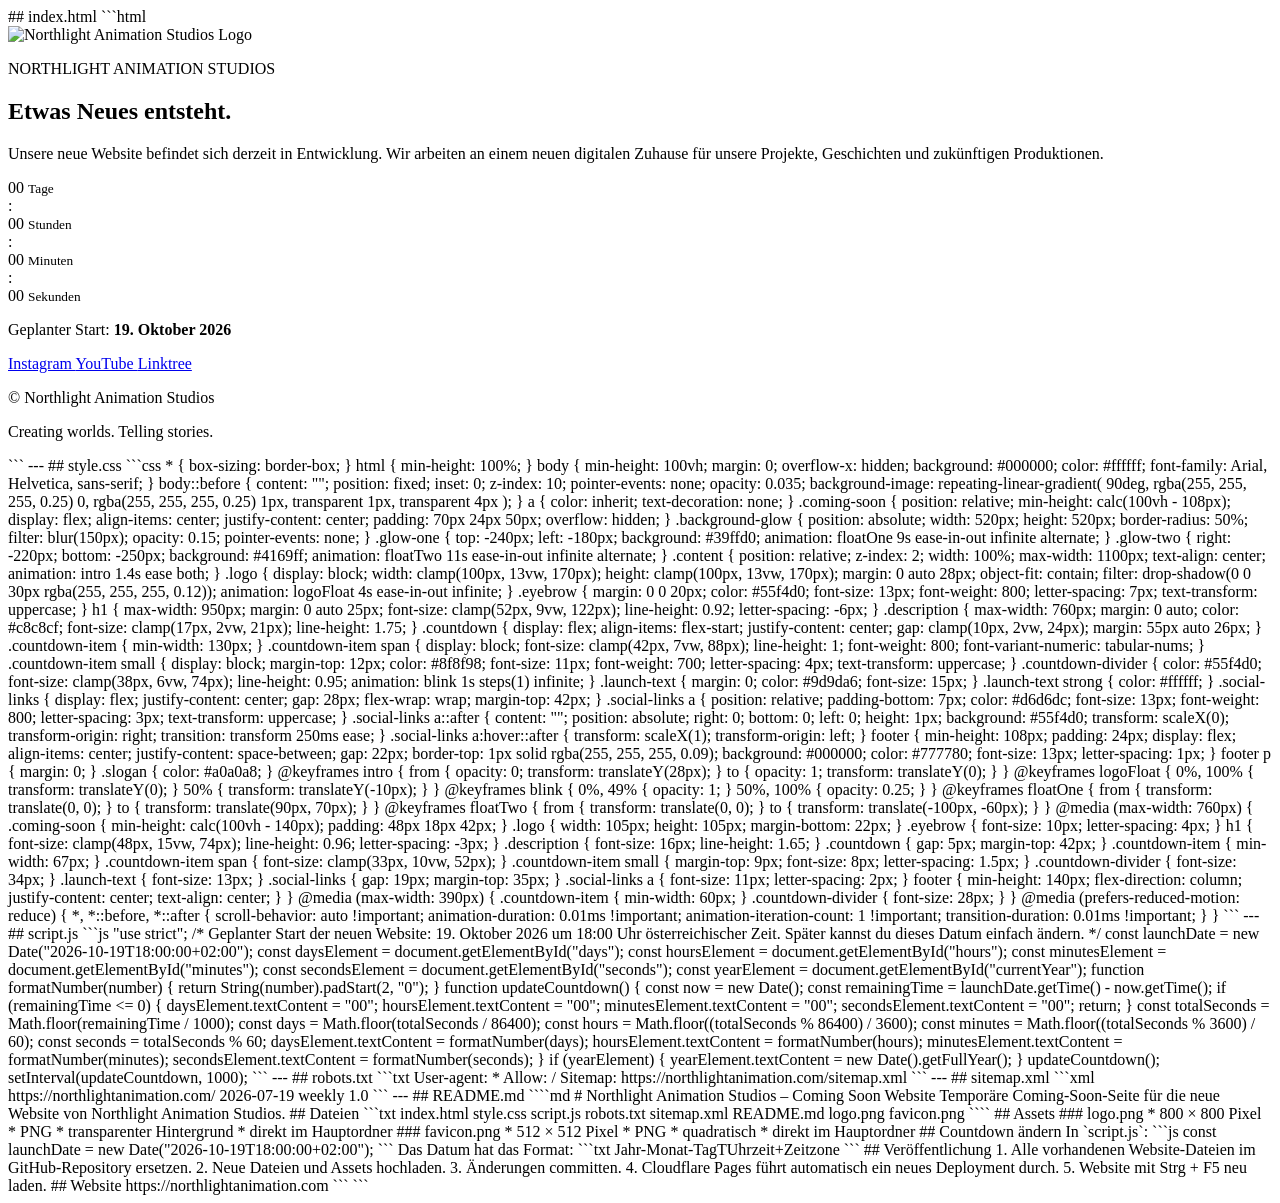
==== commit 3526bdd8: "Add 'Coming Soon' website for Northlight Animation Studios This commit adds a complete 'Coming Soon'" ====
--- a/index.html
+++ b/index.html
@@ -1,547 +1,643 @@
+## index.html
+
+```html
 <!DOCTYPE html>
-<html lang="de" data-lang="de">
+<html lang="de">
 <head>
-  <meta charset="UTF-8" />
-  <meta name="viewport" content="width=device-width, initial-scale=1.0" />
-  <meta http-equiv="X-UA-Compatible" content="IE=edge" />
-
-  <!-- ═══════════════════════════════════════════════
-       SEO – DEUTSCH (Standard)
-  ═══════════════════════════════════════════════ -->
-  <title>Northlight Animation Studios – Creating worlds. Telling stories.</title>
-  <meta name="description"
-    content="Northlight Animation Studios ist ein unabhängiges Indie-Studio für cineastische Animationen, Trailer, Machinimas und digitale Welten. Storytelling auf höchstem Niveau." />
-  <meta name="keywords"
-    content="Northlight Animation Studios, Animationsstudio, Machinima, Minecraft Animation, Trailer Produktion, Indie Studio, Storytelling" />
-  <meta name="author" content="Northlight Animation Studios" />
-  <meta name="robots" content="index, follow" />
-  <link rel="canonical" href="https://northlightanimation.com/" />
-
-  <!-- ═══════════════════════════════════════════════
-       Open Graph (Social Media Preview)
-  ═══════════════════════════════════════════════ -->
-  <meta property="og:type" content="website" />
-  <meta property="og:url" content="https://northlightanimation.com/" />
-  <meta property="og:site_name" content="Northlight Animation Studios" />
-  <meta property="og:title" content="Northlight Animation Studios – Creating worlds. Telling stories." />
-  <meta property="og:description"
-    content="Unabhängiges Indie-Studio für cineastische Animationen, Trailer und Machinimas." />
-  <meta property="og:image" content="https://northlightanimation.com/assets/img/og/og-home.jpg" />
-  <meta property="og:image:width" content="1200" />
-  <meta property="og:image:height" content="630" />
-  <meta property="og:locale" content="de_DE" />
-  <meta property="og:locale:alternate" content="en_US" />
-
-  <!-- ═══════════════════════════════════════════════
-       Twitter Card
-  ═══════════════════════════════════════════════ -->
-  <meta name="twitter:card" content="summary_large_image" />
-  <meta name="twitter:title" content="Northlight Animation Studios" />
-  <meta name="twitter:description"
-    content="Cineastische Animationen, Trailer und Machinimas. Independent Animation Studio." />
-  <meta name="twitter:image" content="https://northlightanimation.com/assets/img/og/og-home.jpg" />
-
-  <!-- ═══════════════════════════════════════════════
-       Favicon
-  ═══════════════════════════════════════════════ -->
-  <link rel="icon" type="image/png" sizes="32x32" href="favicon.png" />
-  <link rel="apple-touch-icon" href="favicon.png" />
-
-  <!-- ═══════════════════════════════════════════════
-       Fonts (Self-hosted via Google Fonts CSS import)
-       Orbitron – Headlines
-       Exo 2  – Subheadlines / Nav
-       Inter  – Body Text
-  ═══════════════════════════════════════════════ -->
-  <link rel="preconnect" href="https://fonts.googleapis.com" />
-  <link rel="preconnect" href="https://fonts.gstatic.com" crossorigin />
-  <link
-    href="https://fonts.googleapis.com/css2?family=Orbitron:wght@700;900&family=Exo+2:wght@400;600&family=Inter:wght@400;500&display=swap"
-    rel="stylesheet" />
-
-  <!-- ═══════════════════════════════════════════════
-       Stylesheets
-  ═══════════════════════════════════════════════ -->
-  <link rel="stylesheet" href="style.css" />
-
-  <!-- ═══════════════════════════════════════════════
-       Structured Data – JSON-LD
-  ═══════════════════════════════════════════════ -->
-  <script type="application/ld+json">
-  {
-    "@context": "https://schema.org",
-    "@type": "Organization",
-    "name": "Northlight Animation Studios",
-    "url": "https://northlightanimation.com",
-    "logo": "https://northlightanimation.com/logo.png",
-    "description": "Unabhängiges Indie-Studio für cineastische Animationen, Trailer und Machinimas.",
-    "sameAs": [
-      "https://www.instagram.com/northlightanimationstudio/",
-      "https://www.youtube.com/@NorthlightAnimationStudio",
-      "https://linktr.ee/NorthlightAnimationStudio"
-    ],
-    "contactPoint": {
-      "@type": "ContactPoint",
-      "email": "contact@northlightanimation.com",
-      "contactType": "customer support"
-    }
-  }
-  </script>
+  <meta charset="UTF-8">
+  <meta name="viewport" content="width=device-width, initial-scale=1.0">
+
+  <title>Northlight Animation Studios – Neue Website kommt</title>
+
+  <meta
+    name="description"
+    content="Die neue Website von Northlight Animation Studios befindet sich derzeit in Entwicklung."
+  >
+
+  <meta name="robots" content="index, follow">
+
+  <link rel="icon" href="favicon.png?v=1" type="image/png">
+  <link rel="apple-touch-icon" href="favicon.png?v=1">
+  <link rel="stylesheet" href="style.css">
 </head>
 
 <body>
-
-  <!-- ═══════════════════════════════════════════════
-       COOKIE BANNER (DSGVO)
-  ═══════════════════════════════════════════════ -->
-  <div id="cookie-banner" class="cookie-banner" role="dialog" aria-label="Cookie-Einstellungen">
-    <div class="cookie-banner__inner">
-      <p class="cookie-banner__text" data-de>
-        Wir nutzen Cookies für Analyse und Performance. Mit Klick auf „Akzeptieren" stimmst du dem zu.
-        <a href="datenschutz.html" data-de>Datenschutz</a>
+  <main class="coming-soon">
+    <div class="background-glow glow-one"></div>
+    <div class="background-glow glow-two"></div>
+
+    <section class="content">
+      <img
+        class="logo"
+        src="logo.png?v=1"
+        alt="Northlight Animation Studios Logo"
+      >
+
+      <p class="eyebrow">NORTHLIGHT ANIMATION STUDIOS</p>
+
+      <h1>Etwas Neues entsteht.</h1>
+
+      <p class="description">
+        Unsere neue Website befindet sich derzeit in Entwicklung.
+        Wir arbeiten an einem neuen digitalen Zuhause für unsere Projekte,
+        Geschichten und zukünftigen Produktionen.
       </p>
-      <p class="cookie-banner__text" data-en style="display:none">
-        We use cookies for analytics and performance. By clicking "Accept" you agree.
-        <a href="datenschutz.html" data-en>Privacy Policy</a>
+
+      <div class="countdown" aria-label="Countdown bis zur neuen Website">
+        <div class="countdown-item">
+          <span id="days">00</span>
+          <small>Tage</small>
+        </div>
+
+        <div class="countdown-divider">:</div>
+
+        <div class="countdown-item">
+          <span id="hours">00</span>
+          <small>Stunden</small>
+        </div>
+
+        <div class="countdown-divider">:</div>
+
+        <div class="countdown-item">
+          <span id="minutes">00</span>
+          <small>Minuten</small>
+        </div>
+
+        <div class="countdown-divider">:</div>
+
+        <div class="countdown-item">
+          <span id="seconds">00</span>
+          <small>Sekunden</small>
+        </div>
+      </div>
+
+      <p class="launch-text">
+        Geplanter Start: <strong>19. Oktober 2026</strong>
       </p>
-      <div class="cookie-banner__actions">
-        <button class="btn btn--ghost btn--sm" id="cookie-decline" data-de>Ablehnen</button>
-        <button class="btn btn--primary btn--sm" id="cookie-accept" data-en-text="Accept" data-de-text="Akzeptieren">Akzeptieren</button>
-      </div>
-    </div>
-  </div>
-
-  <!-- ═══════════════════════════════════════════════
-       NAVIGATION
-  ═══════════════════════════════════════════════ -->
-  <header class="nav-header" id="nav-header">
-    <nav class="nav" aria-label="Hauptnavigation">
-      <a href="index.html" class="nav__logo" aria-label="Northlight Animation Studios – Startseite">
-        <img src="logo.png" alt="Northlight Animation Studios Logo" width="40" height="40" />
-        <span class="nav__logo-text">Northlight</span>
-      </a>
-
-      <!-- Desktop Navigation -->
-      <ul class="nav__links" role="list">
-        <li><a href="index.html" class="nav__link active" data-de>Startseite</a><a href="index.html" class="nav__link active" data-en style="display:none">Home</a></li>
-        <li><a href="about.html" class="nav__link" data-de>Über uns</a><a href="about.html" class="nav__link" data-en style="display:none">About</a></li>
-        <li><a href="projects.html" class="nav__link" data-de>Projekte</a><a href="projects.html" class="nav__link" data-en style="display:none">Projects</a></li>
-        <li><a href="team.html" class="nav__link" data-de>Team</a><a href="team.html" class="nav__link" data-en>Team</a></li>
-        <li><a href="join.html" class="nav__link" data-de>Mitmachen</a><a href="join.html" class="nav__link" data-en style="display:none">Join</a></li>
-        <li><a href="servicedesk.html" class="nav__link">ServiceDesk</a></li>
-        <li><a href="shop/index.html" class="nav__link" data-de>Shop</a><a href="shop/index.html" class="nav__link" data-en style="display:none">Shop</a></li>
-      </ul>
-
-      <div class="nav__actions">
-        <!-- Language Toggle -->
-        <button class="lang-toggle" id="lang-toggle" aria-label="Sprache wechseln">
-          <span class="lang-toggle__de">DE</span>
-          <span class="lang-toggle__divider">|</span>
-          <span class="lang-toggle__en">EN</span>
-        </button>
-
-        <!-- Contact CTA -->
-        <a href="contact.html" class="btn btn--primary btn--sm nav__cta" data-de>Kontakt</a>
-        <a href="contact.html" class="btn btn--primary btn--sm nav__cta" data-en style="display:none">Contact</a>
-
-        <!-- Hamburger -->
-        <button class="nav__hamburger" id="nav-hamburger" aria-label="Menü öffnen" aria-expanded="false" aria-controls="mobile-menu">
-          <span></span>
-          <span></span>
-          <span></span>
-        </button>
-      </div>
-    </nav>
-
-    <!-- Mobile Menu Overlay -->
-    <div class="mobile-menu" id="mobile-menu" aria-hidden="true">
-      <ul class="mobile-menu__links" role="list">
-        <li><a href="index.html" class="mobile-menu__link" data-de>Startseite</a><a href="index.html" class="mobile-menu__link" data-en style="display:none">Home</a></li>
-        <li><a href="about.html" class="mobile-menu__link" data-de>Über uns</a><a href="about.html" class="mobile-menu__link" data-en style="display:none">About</a></li>
-        <li><a href="projects.html" class="mobile-menu__link" data-de>Projekte</a><a href="projects.html" class="mobile-menu__link" data-en style="display:none">Projects</a></li>
-        <li><a href="team.html" class="mobile-menu__link">Team</a></li>
-        <li><a href="join.html" class="mobile-menu__link" data-de>Mitmachen</a><a href="join.html" class="mobile-menu__link" data-en style="display:none">Join</a></li>
-        <li><a href="servicedesk.html" class="mobile-menu__link">ServiceDesk</a></li>
-        <li><a href="shop/index.html" class="mobile-menu__link" data-de>Shop</a><a href="shop/index.html" class="mobile-menu__link" data-en style="display:none">Shop</a></li>
-        <li><a href="contact.html" class="mobile-menu__link mobile-menu__link--cta" data-de>Kontakt</a><a href="contact.html" class="mobile-menu__link mobile-menu__link--cta" data-en style="display:none">Contact</a></li>
-      </ul>
-      <div class="mobile-menu__social">
-        <a href="https://www.instagram.com/northlightanimationstudio/" target="_blank" rel="noopener noreferrer" aria-label="Instagram">
-          <svg width="22" height="22" viewBox="0 0 24 24" fill="none" stroke="currentColor" stroke-width="1.8"><rect x="2" y="2" width="20" height="20" rx="5"/><circle cx="12" cy="12" r="4"/><circle cx="17.5" cy="6.5" r="1" fill="currentColor" stroke="none"/></svg>
+
+      <div class="social-links">
+        <a
+          href="https://www.instagram.com/northlightanimationstudio/"
+          target="_blank"
+          rel="noopener noreferrer"
+        >
+          Instagram
         </a>
-        <a href="https://www.youtube.com/@NorthlightAnimationStudio" target="_blank" rel="noopener noreferrer" aria-label="YouTube">
-          <svg width="22" height="22" viewBox="0 0 24 24" fill="none" stroke="currentColor" stroke-width="1.8"><path d="M22.54 6.42a2.78 2.78 0 0 0-1.95-1.96C18.88 4 12 4 12 4s-6.88 0-8.59.46A2.78 2.78 0 0 0 1.46 6.42 29 29 0 0 0 1 12a29 29 0 0 0 .46 5.58 2.78 2.78 0 0 0 1.95 1.96C5.12 20 12 20 12 20s6.88 0 8.59-.46a2.78 2.78 0 0 0 1.95-1.96A29 29 0 0 0 23 12a29 29 0 0 0-.46-5.58z"/><polygon points="9.75 15.02 15.5 12 9.75 8.98 9.75 15.02" fill="currentColor" stroke="none"/></svg>
+
+        <a
+          href="https://www.youtube.com/@NorthlightAnimationStudio"
+          target="_blank"
+          rel="noopener noreferrer"
+        >
+          YouTube
         </a>
-        <a href="https://linktr.ee/NorthlightAnimationStudio" target="_blank" rel="noopener noreferrer" aria-label="Linktree">
-          <svg width="22" height="22" viewBox="0 0 24 24" fill="none" stroke="currentColor" stroke-width="1.8"><path d="M12 2L8 8H4l4 4-1.5 6L12 15l5.5 3L16 12l4-4h-4L12 2z"/></svg>
+
+        <a
+          href="https://linktr.ee/NorthlightAnimationStudio"
+          target="_blank"
+          rel="noopener noreferrer"
+        >
+          Linktree
         </a>
       </div>
-    </div>
-  </header>
-
-  <main id="main-content">
-
-    <!-- ═══════════════════════════════════════════════
-         HERO SECTION
-    ═══════════════════════════════════════════════ -->
-    <section class="hero" id="hero" aria-label="Hero">
-      <!-- Aurora Canvas Background -->
-      <canvas class="hero__aurora" id="aurora-canvas" aria-hidden="true"></canvas>
-
-      <!-- Particle Layer -->
-      <div class="hero__particles" id="particles" aria-hidden="true"></div>
-
-      <!-- Hero Content -->
-      <div class="hero__content">
-        <p class="hero__eyebrow" data-de>Independent Animation Studio</p>
-        <p class="hero__eyebrow" data-en style="display:none">Independent Animation Studio</p>
-
-        <h1 class="hero__headline">
-          <span class="hero__headline-line">Creating</span>
-          <span class="hero__headline-line hero__headline-line--accent">worlds.</span>
-          <span class="hero__headline-line">Telling</span>
-          <span class="hero__headline-line hero__headline-line--accent">stories.</span>
-        </h1>
-
-        <p class="hero__subline" data-de>
-          Northlight Animation Studios erschafft cineastische Animationen,<br class="br-desktop" />
-          Trailer, Machinimas und digitale Welten.
-        </p>
-        <p class="hero__subline" data-en style="display:none">
-          Northlight Animation Studios creates cinematic animations,<br class="br-desktop" />
-          trailers, machinimas and digital worlds.
-        </p>
-
-        <!-- Typewriter rotating text -->
-        <p class="hero__typewriter" aria-live="polite">
-          <span data-de>Wir erschaffen&nbsp;</span>
-          <span data-en style="display:none">We create&nbsp;</span>
-          <span class="typewriter__word" id="typewriter-word"></span>
-          <span class="typewriter__cursor" aria-hidden="true">|</span>
-        </p>
-
-        <div class="hero__cta-group">
-          <a href="projects.html" class="btn btn--primary btn--lg" data-de>Projekte entdecken</a>
-          <a href="projects.html" class="btn btn--primary btn--lg" data-en style="display:none">Discover Projects</a>
-          <a href="about.html" class="btn btn--ghost btn--lg" data-de>Über uns</a>
-          <a href="about.html" class="btn btn--ghost btn--lg" data-en style="display:none">About us</a>
-        </div>
-      </div>
-
-      <!-- Scroll Indicator -->
-      <a href="#studio" class="hero__scroll-indicator" aria-label="Nach unten scrollen">
-        <span class="hero__scroll-line" aria-hidden="true"></span>
-        <svg class="hero__scroll-arrow" width="16" height="16" viewBox="0 0 16 16" fill="none" aria-hidden="true">
-          <path d="M8 2v12M2 9l6 6 6-6" stroke="currentColor" stroke-width="1.5" stroke-linecap="round" stroke-linejoin="round"/>
-        </svg>
-      </a>
     </section>
-
-    <!-- ═══════════════════════════════════════════════
-         STUDIO SECTION (Mission Statement)
-    ═══════════════════════════════════════════════ -->
-    <section class="section studio-section" id="studio">
-      <div class="container">
-        <div class="studio-section__inner">
-          <div class="studio-section__label" data-de>Studio</div>
-          <div class="studio-section__label" data-en style="display:none">Studio</div>
-
-          <h2 class="studio-section__headline" data-de>
-            Ein Indie-Studio<br />mit filmischem Anspruch.
-          </h2>
-          <h2 class="studio-section__headline" data-en style="display:none">
-            An indie studio<br />with cinematic ambition.
-          </h2>
-
-          <p class="studio-section__text" data-de>
-            Northlight Animation Studios steht für Storytelling, Atmosphäre, Musik, Charaktere und visuelle Welten.
-            Unser Ziel ist es, Projekte zu erschaffen, die sich nicht nur ansehen, sondern erleben lassen.
-          </p>
-          <p class="studio-section__text" data-en style="display:none">
-            Northlight Animation Studios stands for storytelling, atmosphere, music, characters and visual worlds.
-            Our goal is to create projects that aren't just watched – they're experienced.
-          </p>
-
-          <!-- Stats Row -->
-          <div class="stats-row">
-            <div class="stat-item" data-reveal>
-              <span class="stat-item__number" data-count="15">0</span>
-              <span class="stat-item__plus">+</span>
-              <span class="stat-item__label" data-de>Projekte</span>
-              <span class="stat-item__label" data-en style="display:none">Projects</span>
-            </div>
-            <div class="stat-item" data-reveal>
-              <span class="stat-item__number" data-count="3">0</span>
-              <span class="stat-item__plus"></span>
-              <span class="stat-item__label" data-de>Maskottchen</span>
-              <span class="stat-item__label" data-en style="display:none">Mascots</span>
-            </div>
-            <div class="stat-item" data-reveal>
-              <span class="stat-item__number" data-count="1">0</span>
-              <span class="stat-item__plus"></span>
-              <span class="stat-item__label" data-de>Partner</span>
-              <span class="stat-item__label" data-en style="display:none">Partner</span>
-            </div>
-          </div>
-        </div>
-      </div>
-    </section>
-
-    <!-- ═══════════════════════════════════════════════
-         FEATURED PROJECTS
-    ═══════════════════════════════════════════════ -->
-    <section class="section projects-section" id="projects">
-      <div class="container">
-
-        <div class="section-header">
-          <span class="section-header__label" data-de>Projekte</span>
-          <span class="section-header__label" data-en style="display:none">Projects</span>
-          <h2 class="section-header__title" data-de>Aktuelle Arbeiten</h2>
-          <h2 class="section-header__title" data-en style="display:none">Latest Work</h2>
-        </div>
-
-        <div class="projects-grid">
-
-          <!-- Project Card 1 -->
-          <article class="project-card" data-reveal>
-            <a href="projects.html" class="project-card__link">
-              <div class="project-card__media">
-                <img
-                  src="trailer-thumbnail.jpg"
-                  alt="Official Trailer Project – Cineastische Minecraft-Animation"
-                  loading="lazy"
-                  width="640"
-                  height="360"
-                  class="project-card__img"
-                />
-                <div class="project-card__overlay" aria-hidden="true"></div>
-                <span class="project-card__tag" data-de>Trailer</span>
-                <span class="project-card__tag" data-en style="display:none">Trailer</span>
-              </div>
-              <div class="project-card__body">
-                <span class="project-card__num" aria-hidden="true">01</span>
-                <h3 class="project-card__title" data-de>Official Trailer Project</h3>
-                <h3 class="project-card__title" data-en style="display:none">Official Trailer Project</h3>
-                <p class="project-card__desc" data-de>
-                  Unser aktuelles Hauptprojekt mit Voice Acting, Soundtrack und cineastischer Minecraft-Animation.
-                </p>
-                <p class="project-card__desc" data-en style="display:none">
-                  Our current main project featuring voice acting, soundtrack and cinematic Minecraft animation.
-                </p>
-              </div>
-            </a>
-          </article>
-
-          <!-- Project Card 2 -->
-          <article class="project-card" data-reveal>
-            <a href="join.html" class="project-card__link">
-              <div class="project-card__media project-card__media--placeholder">
-                <div class="project-card__placeholder-glow" aria-hidden="true"></div>
-                <span class="project-card__tag" data-de>Casting</span>
-                <span class="project-card__tag" data-en style="display:none">Casting</span>
-              </div>
-              <div class="project-card__body">
-                <span class="project-card__num" aria-hidden="true">02</span>
-                <h3 class="project-card__title" data-de>Join Northlight</h3>
-                <h3 class="project-card__title" data-en style="display:none">Join Northlight</h3>
-                <p class="project-card__desc" data-de>
-                  Bewirb dich als Sprecher, Animator, Cutter, Musiker oder kreatives Teammitglied.
-                </p>
-                <p class="project-card__desc" data-en style="display:none">
-                  Apply as voice actor, animator, editor, musician or creative team member.
-                </p>
-              </div>
-            </a>
-          </article>
-
-          <!-- Project Card 3 -->
-          <article class="project-card" data-reveal>
-            <a href="press.html" class="project-card__link">
-              <div class="project-card__media project-card__media--placeholder">
-                <div class="project-card__placeholder-glow project-card__placeholder-glow--purple" aria-hidden="true"></div>
-                <span class="project-card__tag" data-de>Presse</span>
-                <span class="project-card__tag" data-en style="display:none">Press</span>
-              </div>
-              <div class="project-card__body">
-                <span class="project-card__num" aria-hidden="true">03</span>
-                <h3 class="project-card__title" data-de>Press &amp; Media Kit</h3>
-                <h3 class="project-card__title" data-en style="display:none">Press &amp; Media Kit</h3>
-                <p class="project-card__desc" data-de>
-                  Logos, Pressetexte, Richtlinien und offizielles Northlight-Material.
-                </p>
-                <p class="project-card__desc" data-en style="display:none">
-                  Logos, press texts, guidelines and official Northlight materials.
-                </p>
-              </div>
-            </a>
-          </article>
-
-        </div>
-
-        <div class="projects-section__cta">
-          <a href="projects.html" class="btn btn--ghost" data-de>Alle Projekte ansehen</a>
-          <a href="projects.html" class="btn btn--ghost" data-en style="display:none">View all projects</a>
-        </div>
-
-      </div>
-    </section>
-
-    <!-- ═══════════════════════════════════════════════
-         JOIN / MITMACHEN BANNER
-    ═══════════════════════════════════════════════ -->
-    <section class="section join-banner" id="join" aria-label="Mitmachen">
-      <div class="join-banner__aurora" aria-hidden="true"></div>
-      <div class="container join-banner__inner">
-        <div class="join-banner__text">
-          <h2 class="join-banner__title" data-de>Werde Teil von Northlight.</h2>
-          <h2 class="join-banner__title" data-en style="display:none">Become part of Northlight.</h2>
-          <p class="join-banner__sub" data-de>
-            Wir suchen kreative Köpfe – Sprecher, Animatoren, Musiker und mehr.
-          </p>
-          <p class="join-banner__sub" data-en style="display:none">
-            We're looking for creative minds – voice actors, animators, musicians and more.
-          </p>
-        </div>
-        <a href="join.html" class="btn btn--primary btn--lg" data-de>Jetzt bewerben</a>
-        <a href="join.html" class="btn btn--primary btn--lg" data-en style="display:none">Apply now</a>
-      </div>
-    </section>
-
-    <!-- ═══════════════════════════════════════════════
-         NEWSLETTER SECTION
-    ═══════════════════════════════════════════════ -->
-    <section class="section newsletter-section" id="newsletter">
-      <div class="container newsletter-section__inner">
-        <div class="newsletter-section__text">
-          <h2 class="newsletter-section__title" data-de>Bleib auf dem Laufenden.</h2>
-          <h2 class="newsletter-section__title" data-en style="display:none">Stay in the loop.</h2>
-          <p class="newsletter-section__sub" data-de>
-            Erfahre als Erster von neuen Projekten, Casting-Calls und Studio-Neuigkeiten.
-          </p>
-          <p class="newsletter-section__sub" data-en style="display:none">
-            Be the first to hear about new projects, casting calls and studio news.
-          </p>
-        </div>
-
-        <form class="newsletter-form" id="newsletter-form" novalidate>
-          <div class="newsletter-form__group">
-            <label for="newsletter-email" class="sr-only" data-de>E-Mail-Adresse</label>
-            <label for="newsletter-email" class="sr-only" data-en style="display:none">Email address</label>
-            <input
-              type="email"
-              id="newsletter-email"
-              name="email"
-              class="newsletter-form__input"
-              placeholder="deine@email.de"
-              autocomplete="email"
-              required
-              aria-required="true"
-            />
-            <button type="submit" class="btn btn--primary newsletter-form__btn" data-de>Eintragen</button>
-            <button type="submit" class="btn btn--primary newsletter-form__btn" data-en style="display:none">Subscribe</button>
-          </div>
-
-          <div class="newsletter-form__consent">
-            <input type="checkbox" id="newsletter-consent" name="consent" required aria-required="true" />
-            <label for="newsletter-consent" class="newsletter-form__consent-label">
-              <span data-de>
-                Ich stimme der Verarbeitung meiner E-Mail-Adresse gemäß der
-                <a href="datenschutz.html">Datenschutzerklärung</a> zu. Abmeldung jederzeit möglich.
-              </span>
-              <span data-en style="display:none">
-                I agree to the processing of my email address in accordance with the
-                <a href="datenschutz.html">Privacy Policy</a>. Unsubscribe at any time.
-              </span>
-            </label>
-          </div>
-
-          <!-- Honeypot (Spam-Schutz, unsichtbar) -->
-          <input type="text" name="_honey" style="display:none" tabindex="-1" autocomplete="off" />
-
-          <div class="newsletter-form__message" id="newsletter-message" role="alert" aria-live="polite"></div>
-        </form>
-
-      </div>
-    </section>
-
   </main>
 
-  <!-- ═══════════════════════════════════════════════
-       FOOTER
-  ═══════════════════════════════════════════════ -->
-  <footer class="footer">
-    <div class="container footer__inner">
-
-      <div class="footer__brand">
-        <a href="index.html" class="footer__logo-link">
-          <img src="logo.png" alt="Northlight Animation Studios" width="36" height="36" loading="lazy" />
-          <span class="footer__logo-text">Northlight Animation Studios</span>
-        </a>
-        <p class="footer__tagline" data-de>Independent Animation Studio.</p>
-        <p class="footer__tagline" data-en style="display:none">Independent Animation Studio.</p>
-      </div>
-
-      <nav class="footer__nav" aria-label="Footer Navigation">
-        <div class="footer__nav-col">
-          <span class="footer__nav-label" data-de>Studio</span>
-          <span class="footer__nav-label" data-en style="display:none">Studio</span>
-          <ul role="list">
-            <li><a href="about.html" data-de>Über uns</a><a href="about.html" data-en style="display:none">About</a></li>
-            <li><a href="team.html">Team</a></li>
-            <li><a href="projects.html" data-de>Projekte</a><a href="projects.html" data-en style="display:none">Projects</a></li>
-            <li><a href="partners.html" data-de>Partner</a><a href="partners.html" data-en style="display:none">Partners</a></li>
-          </ul>
-        </div>
-        <div class="footer__nav-col">
-          <span class="footer__nav-label" data-de>Mitmachen</span>
-          <span class="footer__nav-label" data-en style="display:none">Join</span>
-          <ul role="list">
-            <li><a href="join.html" data-de>Casting &amp; Jobs</a><a href="join.html" data-en style="display:none">Casting &amp; Jobs</a></li>
-            <li><a href="servicedesk.html">ServiceDesk</a></li>
-            <li><a href="contact.html" data-de>Kontakt</a><a href="contact.html" data-en style="display:none">Contact</a></li>
-            <li><a href="press.html" data-de>Presse</a><a href="press.html" data-en style="display:none">Press</a></li>
-          </ul>
-        </div>
-        <div class="footer__nav-col">
-          <span class="footer__nav-label" data-de>Rechtliches</span>
-          <span class="footer__nav-label" data-en style="display:none">Legal</span>
-          <ul role="list">
-            <li><a href="impressum.html">Impressum</a></li>
-            <li><a href="datenschutz.html" data-de>Datenschutz</a><a href="datenschutz.html" data-en style="display:none">Privacy</a></li>
-          </ul>
-        </div>
-      </nav>
-
-      <div class="footer__social">
-        <a href="https://www.instagram.com/northlightanimationstudio/" target="_blank" rel="noopener noreferrer" aria-label="Instagram" class="footer__social-link">
-          <svg width="20" height="20" viewBox="0 0 24 24" fill="none" stroke="currentColor" stroke-width="1.8" aria-hidden="true"><rect x="2" y="2" width="20" height="20" rx="5"/><circle cx="12" cy="12" r="4"/><circle cx="17.5" cy="6.5" r="1" fill="currentColor" stroke="none"/></svg>
-        </a>
-        <a href="https://www.youtube.com/@NorthlightAnimationStudio" target="_blank" rel="noopener noreferrer" aria-label="YouTube" class="footer__social-link">
-          <svg width="20" height="20" viewBox="0 0 24 24" fill="none" stroke="currentColor" stroke-width="1.8" aria-hidden="true"><path d="M22.54 6.42a2.78 2.78 0 0 0-1.95-1.96C18.88 4 12 4 12 4s-6.88 0-8.59.46A2.78 2.78 0 0 0 1.46 6.42 29 29 0 0 0 1 12a29 29 0 0 0 .46 5.58 2.78 2.78 0 0 0 1.95 1.96C5.12 20 12 20 12 20s6.88 0 8.59-.46a2.78 2.78 0 0 0 1.95-1.96A29 29 0 0 0 23 12a29 29 0 0 0-.46-5.58z"/><polygon points="9.75 15.02 15.5 12 9.75 8.98 9.75 15.02" fill="currentColor" stroke="none"/></svg>
-        </a>
-        <a href="https://linktr.ee/NorthlightAnimationStudio" target="_blank" rel="noopener noreferrer" aria-label="Linktree" class="footer__social-link">
-          <svg width="20" height="20" viewBox="0 0 24 24" fill="none" stroke="currentColor" stroke-width="1.8" aria-hidden="true"><path d="M12 2L8 8H4l4 4-1.5 6L12 15l5.5 3L16 12l4-4h-4L12 2z"/></svg>
-        </a>
-      </div>
-
-    </div>
-
-    <div class="footer__bottom">
-      <div class="container">
-        <p class="footer__copy" data-de>
-          &copy; <span id="footer-year"></span> Northlight Animation Studios. Alle Rechte vorbehalten.
-        </p>
-        <p class="footer__copy" data-en style="display:none">
-          &copy; <span id="footer-year-en"></span> Northlight Animation Studios. All rights reserved.
-        </p>
-      </div>
-    </div>
+  <footer>
+    <p>© <span id="currentYear"></span> Northlight Animation Studios</p>
+    <p class="slogan">Creating worlds. Telling stories.</p>
   </footer>
 
-  <!-- ═══════════════════════════════════════════════
-       SCRIPTS
-  ═══════════════════════════════════════════════ -->
-  <script src="script.js" defer></script>
-
+  <script src="script.js"></script>
 </body>
 </html>
+```
+
+---
+
+## style.css
+
+```css
+* {
+  box-sizing: border-box;
+}
+
+html {
+  min-height: 100%;
+}
+
+body {
+  min-height: 100vh;
+  margin: 0;
+  overflow-x: hidden;
+  background: #000000;
+  color: #ffffff;
+  font-family: Arial, Helvetica, sans-serif;
+}
+
+body::before {
+  content: "";
+  position: fixed;
+  inset: 0;
+  z-index: 10;
+  pointer-events: none;
+  opacity: 0.035;
+  background-image: repeating-linear-gradient(
+    90deg,
+    rgba(255, 255, 255, 0.25) 0,
+    rgba(255, 255, 255, 0.25) 1px,
+    transparent 1px,
+    transparent 4px
+  );
+}
+
+a {
+  color: inherit;
+  text-decoration: none;
+}
+
+.coming-soon {
+  position: relative;
+  min-height: calc(100vh - 108px);
+  display: flex;
+  align-items: center;
+  justify-content: center;
+  padding: 70px 24px 50px;
+  overflow: hidden;
+}
+
+.background-glow {
+  position: absolute;
+  width: 520px;
+  height: 520px;
+  border-radius: 50%;
+  filter: blur(150px);
+  opacity: 0.15;
+  pointer-events: none;
+}
+
+.glow-one {
+  top: -240px;
+  left: -180px;
+  background: #39ffd0;
+  animation: floatOne 9s ease-in-out infinite alternate;
+}
+
+.glow-two {
+  right: -220px;
+  bottom: -250px;
+  background: #4169ff;
+  animation: floatTwo 11s ease-in-out infinite alternate;
+}
+
+.content {
+  position: relative;
+  z-index: 2;
+  width: 100%;
+  max-width: 1100px;
+  text-align: center;
+  animation: intro 1.4s ease both;
+}
+
+.logo {
+  display: block;
+  width: clamp(100px, 13vw, 170px);
+  height: clamp(100px, 13vw, 170px);
+  margin: 0 auto 28px;
+  object-fit: contain;
+  filter: drop-shadow(0 0 30px rgba(255, 255, 255, 0.12));
+  animation: logoFloat 4s ease-in-out infinite;
+}
+
+.eyebrow {
+  margin: 0 0 20px;
+  color: #55f4d0;
+  font-size: 13px;
+  font-weight: 800;
+  letter-spacing: 7px;
+  text-transform: uppercase;
+}
+
+h1 {
+  max-width: 950px;
+  margin: 0 auto 25px;
+  font-size: clamp(52px, 9vw, 122px);
+  line-height: 0.92;
+  letter-spacing: -6px;
+}
+
+.description {
+  max-width: 760px;
+  margin: 0 auto;
+  color: #c8c8cf;
+  font-size: clamp(17px, 2vw, 21px);
+  line-height: 1.75;
+}
+
+.countdown {
+  display: flex;
+  align-items: flex-start;
+  justify-content: center;
+  gap: clamp(10px, 2vw, 24px);
+  margin: 55px auto 26px;
+}
+
+.countdown-item {
+  min-width: 130px;
+}
+
+.countdown-item span {
+  display: block;
+  font-size: clamp(42px, 7vw, 88px);
+  line-height: 1;
+  font-weight: 800;
+  font-variant-numeric: tabular-nums;
+}
+
+.countdown-item small {
+  display: block;
+  margin-top: 12px;
+  color: #8f8f98;
+  font-size: 11px;
+  font-weight: 700;
+  letter-spacing: 4px;
+  text-transform: uppercase;
+}
+
+.countdown-divider {
+  color: #55f4d0;
+  font-size: clamp(38px, 6vw, 74px);
+  line-height: 0.95;
+  animation: blink 1s steps(1) infinite;
+}
+
+.launch-text {
+  margin: 0;
+  color: #9d9da6;
+  font-size: 15px;
+}
+
+.launch-text strong {
+  color: #ffffff;
+}
+
+.social-links {
+  display: flex;
+  justify-content: center;
+  gap: 28px;
+  flex-wrap: wrap;
+  margin-top: 42px;
+}
+
+.social-links a {
+  position: relative;
+  padding-bottom: 7px;
+  color: #d6d6dc;
+  font-size: 13px;
+  font-weight: 800;
+  letter-spacing: 3px;
+  text-transform: uppercase;
+}
+
+.social-links a::after {
+  content: "";
+  position: absolute;
+  right: 0;
+  bottom: 0;
+  left: 0;
+  height: 1px;
+  background: #55f4d0;
+  transform: scaleX(0);
+  transform-origin: right;
+  transition: transform 250ms ease;
+}
+
+.social-links a:hover::after {
+  transform: scaleX(1);
+  transform-origin: left;
+}
+
+footer {
+  min-height: 108px;
+  padding: 24px;
+  display: flex;
+  align-items: center;
+  justify-content: space-between;
+  gap: 22px;
+  border-top: 1px solid rgba(255, 255, 255, 0.09);
+  background: #000000;
+  color: #777780;
+  font-size: 13px;
+  letter-spacing: 1px;
+}
+
+footer p {
+  margin: 0;
+}
+
+.slogan {
+  color: #a0a0a8;
+}
+
+@keyframes intro {
+  from {
+    opacity: 0;
+    transform: translateY(28px);
+  }
+
+  to {
+    opacity: 1;
+    transform: translateY(0);
+  }
+}
+
+@keyframes logoFloat {
+  0%,
+  100% {
+    transform: translateY(0);
+  }
+
+  50% {
+    transform: translateY(-10px);
+  }
+}
+
+@keyframes blink {
+  0%,
+  49% {
+    opacity: 1;
+  }
+
+  50%,
+  100% {
+    opacity: 0.25;
+  }
+}
+
+@keyframes floatOne {
+  from {
+    transform: translate(0, 0);
+  }
+
+  to {
+    transform: translate(90px, 70px);
+  }
+}
+
+@keyframes floatTwo {
+  from {
+    transform: translate(0, 0);
+  }
+
+  to {
+    transform: translate(-100px, -60px);
+  }
+}
+
+@media (max-width: 760px) {
+  .coming-soon {
+    min-height: calc(100vh - 140px);
+    padding: 48px 18px 42px;
+  }
+
+  .logo {
+    width: 105px;
+    height: 105px;
+    margin-bottom: 22px;
+  }
+
+  .eyebrow {
+    font-size: 10px;
+    letter-spacing: 4px;
+  }
+
+  h1 {
+    font-size: clamp(48px, 15vw, 74px);
+    line-height: 0.96;
+    letter-spacing: -3px;
+  }
+
+  .description {
+    font-size: 16px;
+    line-height: 1.65;
+  }
+
+  .countdown {
+    gap: 5px;
+    margin-top: 42px;
+  }
+
+  .countdown-item {
+    min-width: 67px;
+  }
+
+  .countdown-item span {
+    font-size: clamp(33px, 10vw, 52px);
+  }
+
+  .countdown-item small {
+    margin-top: 9px;
+    font-size: 8px;
+    letter-spacing: 1.5px;
+  }
+
+  .countdown-divider {
+    font-size: 34px;
+  }
+
+  .launch-text {
+    font-size: 13px;
+  }
+
+  .social-links {
+    gap: 19px;
+    margin-top: 35px;
+  }
+
+  .social-links a {
+    font-size: 11px;
+    letter-spacing: 2px;
+  }
+
+  footer {
+    min-height: 140px;
+    flex-direction: column;
+    justify-content: center;
+    text-align: center;
+  }
+}
+
+@media (max-width: 390px) {
+  .countdown-item {
+    min-width: 60px;
+  }
+
+  .countdown-divider {
+    font-size: 28px;
+  }
+}
+
+@media (prefers-reduced-motion: reduce) {
+  *,
+  *::before,
+  *::after {
+    scroll-behavior: auto !important;
+    animation-duration: 0.01ms !important;
+    animation-iteration-count: 1 !important;
+    transition-duration: 0.01ms !important;
+  }
+}
+```
+
+---
+
+## script.js
+
+```js
+"use strict";
+
+/*
+  Geplanter Start der neuen Website:
+  19. Oktober 2026 um 18:00 Uhr österreichischer Zeit.
+
+  Später kannst du dieses Datum einfach ändern.
+*/
+const launchDate = new Date("2026-10-19T18:00:00+02:00");
+
+const daysElement = document.getElementById("days");
+const hoursElement = document.getElementById("hours");
+const minutesElement = document.getElementById("minutes");
+const secondsElement = document.getElementById("seconds");
+const yearElement = document.getElementById("currentYear");
+
+function formatNumber(number) {
+  return String(number).padStart(2, "0");
+}
+
+function updateCountdown() {
+  const now = new Date();
+  const remainingTime = launchDate.getTime() - now.getTime();
+
+  if (remainingTime <= 0) {
+    daysElement.textContent = "00";
+    hoursElement.textContent = "00";
+    minutesElement.textContent = "00";
+    secondsElement.textContent = "00";
+    return;
+  }
+
+  const totalSeconds = Math.floor(remainingTime / 1000);
+
+  const days = Math.floor(totalSeconds / 86400);
+  const hours = Math.floor((totalSeconds % 86400) / 3600);
+  const minutes = Math.floor((totalSeconds % 3600) / 60);
+  const seconds = totalSeconds % 60;
+
+  daysElement.textContent = formatNumber(days);
+  hoursElement.textContent = formatNumber(hours);
+  minutesElement.textContent = formatNumber(minutes);
+  secondsElement.textContent = formatNumber(seconds);
+}
+
+if (yearElement) {
+  yearElement.textContent = new Date().getFullYear();
+}
+
+updateCountdown();
+setInterval(updateCountdown, 1000);
+```
+
+---
+
+## robots.txt
+
+```txt
+User-agent: *
+Allow: /
+
+Sitemap: https://northlightanimation.com/sitemap.xml
+```
+
+---
+
+## sitemap.xml
+
+```xml
+<?xml version="1.0" encoding="UTF-8"?>
+
+<urlset xmlns="http://www.sitemaps.org/schemas/sitemap/0.9">
+  <url>
+    <loc>https://northlightanimation.com/</loc>
+    <lastmod>2026-07-19</lastmod>
+    <changefreq>weekly</changefreq>
+    <priority>1.0</priority>
+  </url>
+</urlset>
+```
+
+---
+
+## README.md
+
+````md
+# Northlight Animation Studios – Coming Soon Website
+
+Temporäre Coming-Soon-Seite für die neue Website von Northlight Animation Studios.
+
+## Dateien
+
+```txt
+index.html
+style.css
+script.js
+robots.txt
+sitemap.xml
+README.md
+logo.png
+favicon.png
+````
+
+## Assets
+
+### logo.png
+
+* 800 × 800 Pixel
+* PNG
+* transparenter Hintergrund
+* direkt im Hauptordner
+
+### favicon.png
+
+* 512 × 512 Pixel
+* PNG
+* quadratisch
+* direkt im Hauptordner
+
+## Countdown ändern
+
+In `script.js`:
+
+```js
+const launchDate = new Date("2026-10-19T18:00:00+02:00");
+```
+
+Das Datum hat das Format:
+
+```txt
+Jahr-Monat-TagTUhrzeit+Zeitzone
+```
+
+## Veröffentlichung
+
+1. Alle vorhandenen Website-Dateien im GitHub-Repository ersetzen.
+2. Neue Dateien und Assets hochladen.
+3. Änderungen committen.
+4. Cloudflare Pages führt automatisch ein neues Deployment durch.
+5. Website mit Strg + F5 neu laden.
+
+## Website
+
+https://northlightanimation.com
+
+```
+```
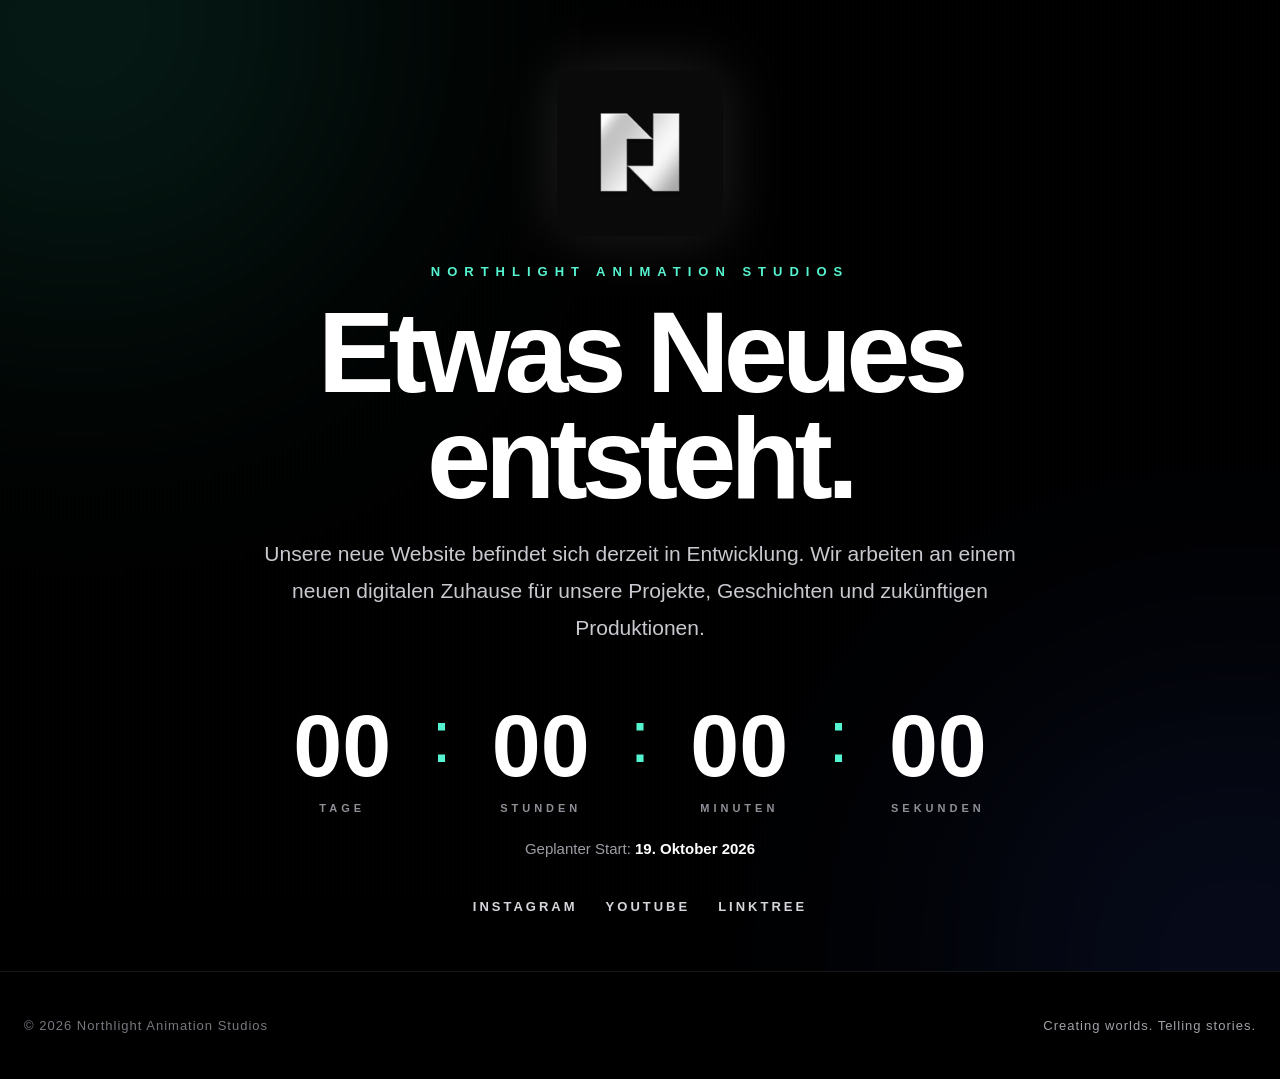
==== commit 4ce14772: "Add files via upload" ====
--- a/index.html
+++ b/index.html
@@ -1,6 +1,3 @@
-## index.html
-
-```html
 <!DOCTYPE html>
 <html lang="de">
 <head>
@@ -13,7 +10,6 @@
     name="description"
     content="Die neue Website von Northlight Animation Studios befindet sich derzeit in Entwicklung."
   >
-
   <meta name="robots" content="index, follow">
 
   <link rel="icon" href="favicon.png?v=1" type="image/png">
@@ -111,533 +107,3 @@
   <script src="script.js"></script>
 </body>
 </html>
-```
-
----
-
-## style.css
-
-```css
-* {
-  box-sizing: border-box;
-}
-
-html {
-  min-height: 100%;
-}
-
-body {
-  min-height: 100vh;
-  margin: 0;
-  overflow-x: hidden;
-  background: #000000;
-  color: #ffffff;
-  font-family: Arial, Helvetica, sans-serif;
-}
-
-body::before {
-  content: "";
-  position: fixed;
-  inset: 0;
-  z-index: 10;
-  pointer-events: none;
-  opacity: 0.035;
-  background-image: repeating-linear-gradient(
-    90deg,
-    rgba(255, 255, 255, 0.25) 0,
-    rgba(255, 255, 255, 0.25) 1px,
-    transparent 1px,
-    transparent 4px
-  );
-}
-
-a {
-  color: inherit;
-  text-decoration: none;
-}
-
-.coming-soon {
-  position: relative;
-  min-height: calc(100vh - 108px);
-  display: flex;
-  align-items: center;
-  justify-content: center;
-  padding: 70px 24px 50px;
-  overflow: hidden;
-}
-
-.background-glow {
-  position: absolute;
-  width: 520px;
-  height: 520px;
-  border-radius: 50%;
-  filter: blur(150px);
-  opacity: 0.15;
-  pointer-events: none;
-}
-
-.glow-one {
-  top: -240px;
-  left: -180px;
-  background: #39ffd0;
-  animation: floatOne 9s ease-in-out infinite alternate;
-}
-
-.glow-two {
-  right: -220px;
-  bottom: -250px;
-  background: #4169ff;
-  animation: floatTwo 11s ease-in-out infinite alternate;
-}
-
-.content {
-  position: relative;
-  z-index: 2;
-  width: 100%;
-  max-width: 1100px;
-  text-align: center;
-  animation: intro 1.4s ease both;
-}
-
-.logo {
-  display: block;
-  width: clamp(100px, 13vw, 170px);
-  height: clamp(100px, 13vw, 170px);
-  margin: 0 auto 28px;
-  object-fit: contain;
-  filter: drop-shadow(0 0 30px rgba(255, 255, 255, 0.12));
-  animation: logoFloat 4s ease-in-out infinite;
-}
-
-.eyebrow {
-  margin: 0 0 20px;
-  color: #55f4d0;
-  font-size: 13px;
-  font-weight: 800;
-  letter-spacing: 7px;
-  text-transform: uppercase;
-}
-
-h1 {
-  max-width: 950px;
-  margin: 0 auto 25px;
-  font-size: clamp(52px, 9vw, 122px);
-  line-height: 0.92;
-  letter-spacing: -6px;
-}
-
-.description {
-  max-width: 760px;
-  margin: 0 auto;
-  color: #c8c8cf;
-  font-size: clamp(17px, 2vw, 21px);
-  line-height: 1.75;
-}
-
-.countdown {
-  display: flex;
-  align-items: flex-start;
-  justify-content: center;
-  gap: clamp(10px, 2vw, 24px);
-  margin: 55px auto 26px;
-}
-
-.countdown-item {
-  min-width: 130px;
-}
-
-.countdown-item span {
-  display: block;
-  font-size: clamp(42px, 7vw, 88px);
-  line-height: 1;
-  font-weight: 800;
-  font-variant-numeric: tabular-nums;
-}
-
-.countdown-item small {
-  display: block;
-  margin-top: 12px;
-  color: #8f8f98;
-  font-size: 11px;
-  font-weight: 700;
-  letter-spacing: 4px;
-  text-transform: uppercase;
-}
-
-.countdown-divider {
-  color: #55f4d0;
-  font-size: clamp(38px, 6vw, 74px);
-  line-height: 0.95;
-  animation: blink 1s steps(1) infinite;
-}
-
-.launch-text {
-  margin: 0;
-  color: #9d9da6;
-  font-size: 15px;
-}
-
-.launch-text strong {
-  color: #ffffff;
-}
-
-.social-links {
-  display: flex;
-  justify-content: center;
-  gap: 28px;
-  flex-wrap: wrap;
-  margin-top: 42px;
-}
-
-.social-links a {
-  position: relative;
-  padding-bottom: 7px;
-  color: #d6d6dc;
-  font-size: 13px;
-  font-weight: 800;
-  letter-spacing: 3px;
-  text-transform: uppercase;
-}
-
-.social-links a::after {
-  content: "";
-  position: absolute;
-  right: 0;
-  bottom: 0;
-  left: 0;
-  height: 1px;
-  background: #55f4d0;
-  transform: scaleX(0);
-  transform-origin: right;
-  transition: transform 250ms ease;
-}
-
-.social-links a:hover::after {
-  transform: scaleX(1);
-  transform-origin: left;
-}
-
-footer {
-  min-height: 108px;
-  padding: 24px;
-  display: flex;
-  align-items: center;
-  justify-content: space-between;
-  gap: 22px;
-  border-top: 1px solid rgba(255, 255, 255, 0.09);
-  background: #000000;
-  color: #777780;
-  font-size: 13px;
-  letter-spacing: 1px;
-}
-
-footer p {
-  margin: 0;
-}
-
-.slogan {
-  color: #a0a0a8;
-}
-
-@keyframes intro {
-  from {
-    opacity: 0;
-    transform: translateY(28px);
-  }
-
-  to {
-    opacity: 1;
-    transform: translateY(0);
-  }
-}
-
-@keyframes logoFloat {
-  0%,
-  100% {
-    transform: translateY(0);
-  }
-
-  50% {
-    transform: translateY(-10px);
-  }
-}
-
-@keyframes blink {
-  0%,
-  49% {
-    opacity: 1;
-  }
-
-  50%,
-  100% {
-    opacity: 0.25;
-  }
-}
-
-@keyframes floatOne {
-  from {
-    transform: translate(0, 0);
-  }
-
-  to {
-    transform: translate(90px, 70px);
-  }
-}
-
-@keyframes floatTwo {
-  from {
-    transform: translate(0, 0);
-  }
-
-  to {
-    transform: translate(-100px, -60px);
-  }
-}
-
-@media (max-width: 760px) {
-  .coming-soon {
-    min-height: calc(100vh - 140px);
-    padding: 48px 18px 42px;
-  }
-
-  .logo {
-    width: 105px;
-    height: 105px;
-    margin-bottom: 22px;
-  }
-
-  .eyebrow {
-    font-size: 10px;
-    letter-spacing: 4px;
-  }
-
-  h1 {
-    font-size: clamp(48px, 15vw, 74px);
-    line-height: 0.96;
-    letter-spacing: -3px;
-  }
-
-  .description {
-    font-size: 16px;
-    line-height: 1.65;
-  }
-
-  .countdown {
-    gap: 5px;
-    margin-top: 42px;
-  }
-
-  .countdown-item {
-    min-width: 67px;
-  }
-
-  .countdown-item span {
-    font-size: clamp(33px, 10vw, 52px);
-  }
-
-  .countdown-item small {
-    margin-top: 9px;
-    font-size: 8px;
-    letter-spacing: 1.5px;
-  }
-
-  .countdown-divider {
-    font-size: 34px;
-  }
-
-  .launch-text {
-    font-size: 13px;
-  }
-
-  .social-links {
-    gap: 19px;
-    margin-top: 35px;
-  }
-
-  .social-links a {
-    font-size: 11px;
-    letter-spacing: 2px;
-  }
-
-  footer {
-    min-height: 140px;
-    flex-direction: column;
-    justify-content: center;
-    text-align: center;
-  }
-}
-
-@media (max-width: 390px) {
-  .countdown-item {
-    min-width: 60px;
-  }
-
-  .countdown-divider {
-    font-size: 28px;
-  }
-}
-
-@media (prefers-reduced-motion: reduce) {
-  *,
-  *::before,
-  *::after {
-    scroll-behavior: auto !important;
-    animation-duration: 0.01ms !important;
-    animation-iteration-count: 1 !important;
-    transition-duration: 0.01ms !important;
-  }
-}
-```
-
----
-
-## script.js
-
-```js
-"use strict";
-
-/*
-  Geplanter Start der neuen Website:
-  19. Oktober 2026 um 18:00 Uhr österreichischer Zeit.
-
-  Später kannst du dieses Datum einfach ändern.
-*/
-const launchDate = new Date("2026-10-19T18:00:00+02:00");
-
-const daysElement = document.getElementById("days");
-const hoursElement = document.getElementById("hours");
-const minutesElement = document.getElementById("minutes");
-const secondsElement = document.getElementById("seconds");
-const yearElement = document.getElementById("currentYear");
-
-function formatNumber(number) {
-  return String(number).padStart(2, "0");
-}
-
-function updateCountdown() {
-  const now = new Date();
-  const remainingTime = launchDate.getTime() - now.getTime();
-
-  if (remainingTime <= 0) {
-    daysElement.textContent = "00";
-    hoursElement.textContent = "00";
-    minutesElement.textContent = "00";
-    secondsElement.textContent = "00";
-    return;
-  }
-
-  const totalSeconds = Math.floor(remainingTime / 1000);
-
-  const days = Math.floor(totalSeconds / 86400);
-  const hours = Math.floor((totalSeconds % 86400) / 3600);
-  const minutes = Math.floor((totalSeconds % 3600) / 60);
-  const seconds = totalSeconds % 60;
-
-  daysElement.textContent = formatNumber(days);
-  hoursElement.textContent = formatNumber(hours);
-  minutesElement.textContent = formatNumber(minutes);
-  secondsElement.textContent = formatNumber(seconds);
-}
-
-if (yearElement) {
-  yearElement.textContent = new Date().getFullYear();
-}
-
-updateCountdown();
-setInterval(updateCountdown, 1000);
-```
-
----
-
-## robots.txt
-
-```txt
-User-agent: *
-Allow: /
-
-Sitemap: https://northlightanimation.com/sitemap.xml
-```
-
----
-
-## sitemap.xml
-
-```xml
-<?xml version="1.0" encoding="UTF-8"?>
-
-<urlset xmlns="http://www.sitemaps.org/schemas/sitemap/0.9">
-  <url>
-    <loc>https://northlightanimation.com/</loc>
-    <lastmod>2026-07-19</lastmod>
-    <changefreq>weekly</changefreq>
-    <priority>1.0</priority>
-  </url>
-</urlset>
-```
-
----
-
-## README.md
-
-````md
-# Northlight Animation Studios – Coming Soon Website
-
-Temporäre Coming-Soon-Seite für die neue Website von Northlight Animation Studios.
-
-## Dateien
-
-```txt
-index.html
-style.css
-script.js
-robots.txt
-sitemap.xml
-README.md
-logo.png
-favicon.png
-````
-
-## Assets
-
-### logo.png
-
-* 800 × 800 Pixel
-* PNG
-* transparenter Hintergrund
-* direkt im Hauptordner
-
-### favicon.png
-
-* 512 × 512 Pixel
-* PNG
-* quadratisch
-* direkt im Hauptordner
-
-## Countdown ändern
-
-In `script.js`:
-
-```js
-const launchDate = new Date("2026-10-19T18:00:00+02:00");
-```
-
-Das Datum hat das Format:
-
-```txt
-Jahr-Monat-TagTUhrzeit+Zeitzone
-```
-
-## Veröffentlichung
-
-1. Alle vorhandenen Website-Dateien im GitHub-Repository ersetzen.
-2. Neue Dateien und Assets hochladen.
-3. Änderungen committen.
-4. Cloudflare Pages führt automatisch ein neues Deployment durch.
-5. Website mit Strg + F5 neu laden.
-
-## Website
-
-https://northlightanimation.com
-
-```
-```
--- a/style.css
+++ b/style.css
@@ -0,0 +1,370 @@
+* {
+  box-sizing: border-box;
+}
+
+html {
+  min-height: 100%;
+}
+
+body {
+  min-height: 100vh;
+  margin: 0;
+  overflow-x: hidden;
+  background: #000000;
+  color: #ffffff;
+  font-family: Arial, Helvetica, sans-serif;
+}
+
+body::before {
+  content: "";
+  position: fixed;
+  inset: 0;
+  z-index: 10;
+  pointer-events: none;
+  opacity: 0.035;
+  background-image: repeating-linear-gradient(
+    90deg,
+    rgba(255, 255, 255, 0.25) 0,
+    rgba(255, 255, 255, 0.25) 1px,
+    transparent 1px,
+    transparent 4px
+  );
+}
+
+a {
+  color: inherit;
+  text-decoration: none;
+}
+
+.coming-soon {
+  position: relative;
+  min-height: calc(100vh - 108px);
+  display: flex;
+  align-items: center;
+  justify-content: center;
+  padding: 70px 24px 50px;
+  overflow: hidden;
+}
+
+.background-glow {
+  position: absolute;
+  width: 520px;
+  height: 520px;
+  border-radius: 50%;
+  filter: blur(150px);
+  opacity: 0.15;
+  pointer-events: none;
+}
+
+.glow-one {
+  top: -240px;
+  left: -180px;
+  background: #39ffd0;
+  animation: floatOne 9s ease-in-out infinite alternate;
+}
+
+.glow-two {
+  right: -220px;
+  bottom: -250px;
+  background: #4169ff;
+  animation: floatTwo 11s ease-in-out infinite alternate;
+}
+
+.content {
+  position: relative;
+  z-index: 2;
+  width: 100%;
+  max-width: 1100px;
+  text-align: center;
+  animation: intro 1.4s ease both;
+}
+
+.logo {
+  display: block;
+  width: clamp(100px, 13vw, 170px);
+  height: clamp(100px, 13vw, 170px);
+  margin: 0 auto 28px;
+  object-fit: contain;
+  border-radius: 18px;
+  filter: drop-shadow(0 0 30px rgba(255, 255, 255, 0.12));
+  animation: logoFloat 4s ease-in-out infinite;
+}
+
+.eyebrow {
+  margin: 0 0 20px;
+  color: #55f4d0;
+  font-size: 13px;
+  font-weight: 800;
+  letter-spacing: 7px;
+  text-transform: uppercase;
+}
+
+h1 {
+  max-width: 950px;
+  margin: 0 auto 25px;
+  font-size: clamp(52px, 9vw, 122px);
+  line-height: 0.92;
+  letter-spacing: -6px;
+}
+
+.description {
+  max-width: 760px;
+  margin: 0 auto;
+  color: #c8c8cf;
+  font-size: clamp(17px, 2vw, 21px);
+  line-height: 1.75;
+}
+
+.countdown {
+  display: flex;
+  align-items: flex-start;
+  justify-content: center;
+  gap: clamp(10px, 2vw, 24px);
+  margin: 55px auto 26px;
+}
+
+.countdown-item {
+  min-width: 130px;
+}
+
+.countdown-item span {
+  display: block;
+  font-size: clamp(42px, 7vw, 88px);
+  line-height: 1;
+  font-weight: 800;
+  font-variant-numeric: tabular-nums;
+}
+
+.countdown-item small {
+  display: block;
+  margin-top: 12px;
+  color: #8f8f98;
+  font-size: 11px;
+  font-weight: 700;
+  letter-spacing: 4px;
+  text-transform: uppercase;
+}
+
+.countdown-divider {
+  color: #55f4d0;
+  font-size: clamp(38px, 6vw, 74px);
+  line-height: 0.95;
+  animation: blink 1s steps(1) infinite;
+}
+
+.launch-text {
+  margin: 0;
+  color: #9d9da6;
+  font-size: 15px;
+}
+
+.launch-text strong {
+  color: #ffffff;
+}
+
+.social-links {
+  display: flex;
+  justify-content: center;
+  gap: 28px;
+  flex-wrap: wrap;
+  margin-top: 42px;
+}
+
+.social-links a {
+  position: relative;
+  padding-bottom: 7px;
+  color: #d6d6dc;
+  font-size: 13px;
+  font-weight: 800;
+  letter-spacing: 3px;
+  text-transform: uppercase;
+}
+
+.social-links a::after {
+  content: "";
+  position: absolute;
+  right: 0;
+  bottom: 0;
+  left: 0;
+  height: 1px;
+  background: #55f4d0;
+  transform: scaleX(0);
+  transform-origin: right;
+  transition: transform 250ms ease;
+}
+
+.social-links a:hover::after {
+  transform: scaleX(1);
+  transform-origin: left;
+}
+
+footer {
+  min-height: 108px;
+  padding: 24px;
+  display: flex;
+  align-items: center;
+  justify-content: space-between;
+  gap: 22px;
+  border-top: 1px solid rgba(255, 255, 255, 0.09);
+  background: #000000;
+  color: #777780;
+  font-size: 13px;
+  letter-spacing: 1px;
+}
+
+footer p {
+  margin: 0;
+}
+
+.slogan {
+  color: #a0a0a8;
+}
+
+@keyframes intro {
+  from {
+    opacity: 0;
+    transform: translateY(28px);
+  }
+
+  to {
+    opacity: 1;
+    transform: translateY(0);
+  }
+}
+
+@keyframes logoFloat {
+  0%,
+  100% {
+    transform: translateY(0);
+  }
+
+  50% {
+    transform: translateY(-10px);
+  }
+}
+
+@keyframes blink {
+  0%,
+  49% {
+    opacity: 1;
+  }
+
+  50%,
+  100% {
+    opacity: 0.25;
+  }
+}
+
+@keyframes floatOne {
+  from {
+    transform: translate(0, 0);
+  }
+
+  to {
+    transform: translate(90px, 70px);
+  }
+}
+
+@keyframes floatTwo {
+  from {
+    transform: translate(0, 0);
+  }
+
+  to {
+    transform: translate(-100px, -60px);
+  }
+}
+
+@media (max-width: 760px) {
+  .coming-soon {
+    min-height: calc(100vh - 140px);
+    padding: 48px 18px 42px;
+  }
+
+  .logo {
+    width: 105px;
+    height: 105px;
+    margin-bottom: 22px;
+  }
+
+  .eyebrow {
+    font-size: 10px;
+    letter-spacing: 4px;
+  }
+
+  h1 {
+    font-size: clamp(48px, 15vw, 74px);
+    line-height: 0.96;
+    letter-spacing: -3px;
+  }
+
+  .description {
+    font-size: 16px;
+    line-height: 1.65;
+  }
+
+  .countdown {
+    gap: 5px;
+    margin-top: 42px;
+  }
+
+  .countdown-item {
+    min-width: 67px;
+  }
+
+  .countdown-item span {
+    font-size: clamp(33px, 10vw, 52px);
+  }
+
+  .countdown-item small {
+    margin-top: 9px;
+    font-size: 8px;
+    letter-spacing: 1.5px;
+  }
+
+  .countdown-divider {
+    font-size: 34px;
+  }
+
+  .launch-text {
+    font-size: 13px;
+  }
+
+  .social-links {
+    gap: 19px;
+    margin-top: 35px;
+  }
+
+  .social-links a {
+    font-size: 11px;
+    letter-spacing: 2px;
+  }
+
+  footer {
+    min-height: 140px;
+    flex-direction: column;
+    justify-content: center;
+    text-align: center;
+  }
+}
+
+@media (max-width: 390px) {
+  .countdown-item {
+    min-width: 60px;
+  }
+
+  .countdown-divider {
+    font-size: 28px;
+  }
+}
+
+@media (prefers-reduced-motion: reduce) {
+  *,
+  *::before,
+  *::after {
+    scroll-behavior: auto !important;
+    animation-duration: 0.01ms !important;
+    animation-iteration-count: 1 !important;
+    transition-duration: 0.01ms !important;
+  }
+}
